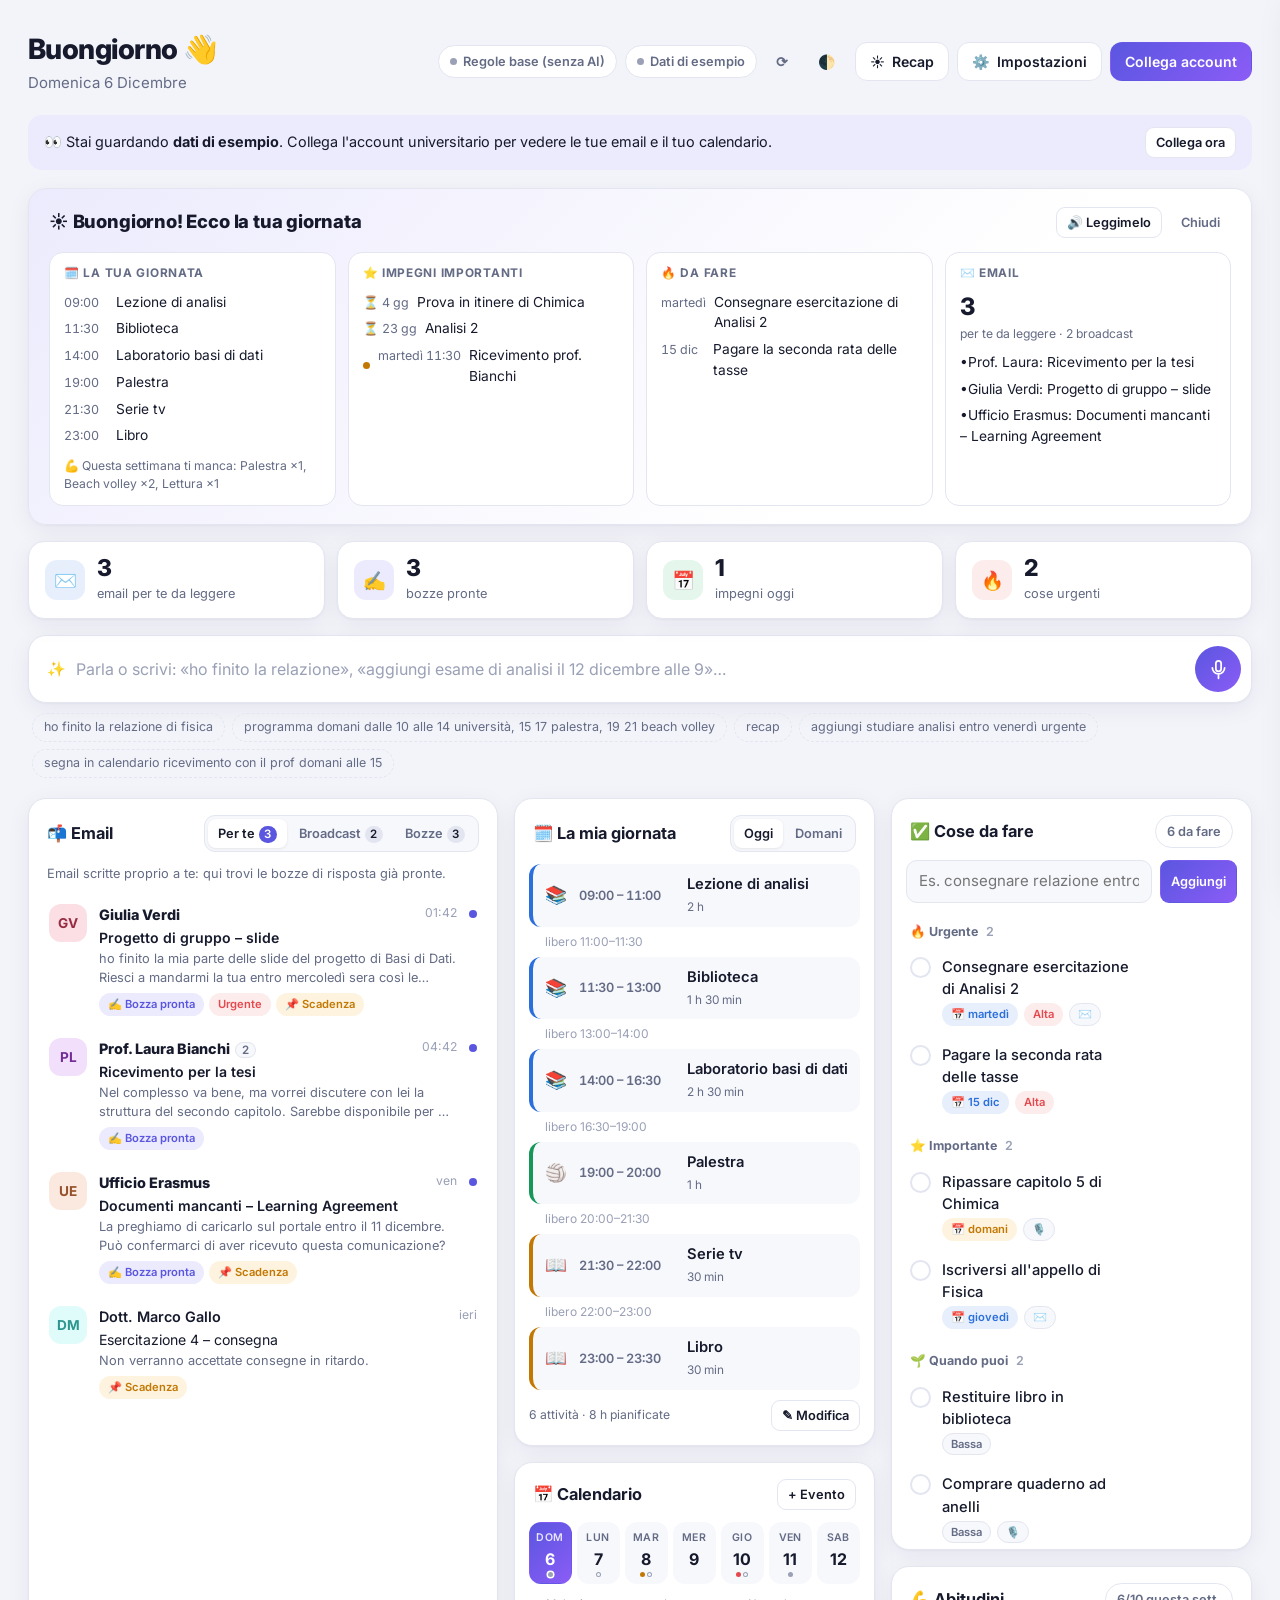
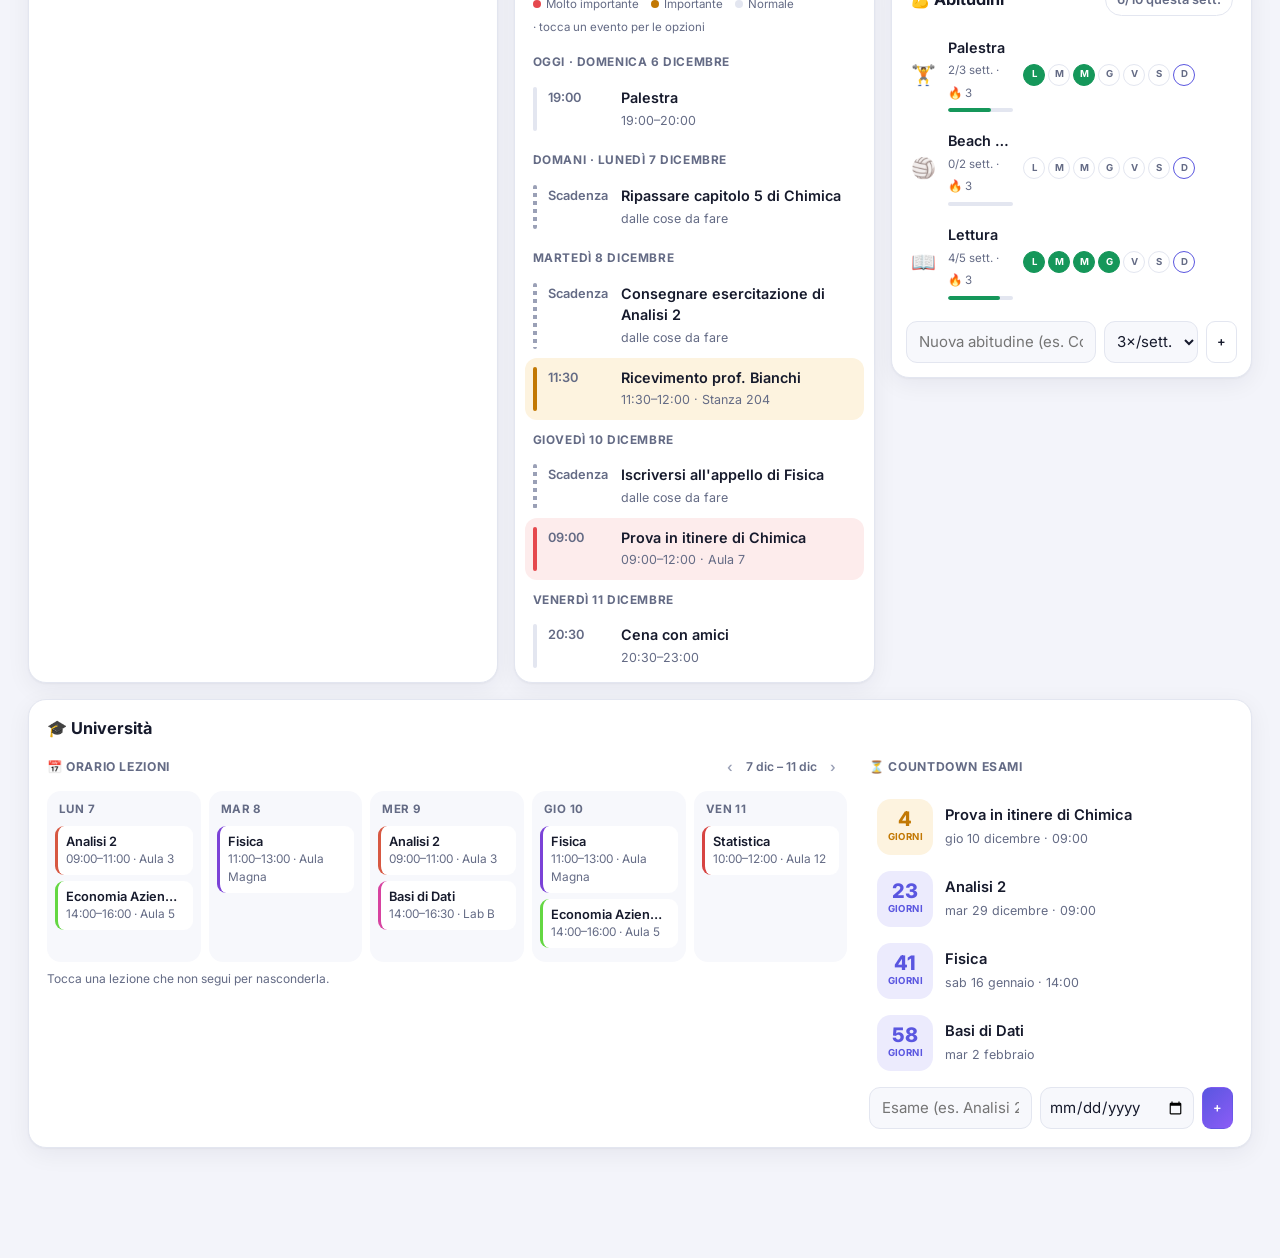
==== dashboard/index.html @ a42712b6 "Dashboard: assistant that sees the whole dashboard and can act on everything - With Gemini, every co" ====
<!DOCTYPE html>
<html lang="it">
<head>
<meta charset="UTF-8">
<meta name="viewport" content="width=device-width, initial-scale=1.0">
<title>La mia Dashboard</title>
<meta name="description" content="Email, calendario e cose da fare in un'unica dashboard, con comandi vocali.">
<link rel="manifest" href="manifest.webmanifest">
<meta name="theme-color" content="#5a56e0">
<link rel="icon" href="icon-192.png">
<link rel="apple-touch-icon" href="icon-192.png">
<meta name="apple-mobile-web-app-capable" content="yes">
<meta name="apple-mobile-web-app-title" content="Dashboard">
<link rel="preconnect" href="https://fonts.googleapis.com">
<link rel="preconnect" href="https://fonts.gstatic.com" crossorigin>
<link href="https://fonts.googleapis.com/css2?family=Inter:wght@400;500;600;700;800&display=swap" rel="stylesheet">
<style>
  :root{
    --bg:#f3f4fa; --surface:#ffffff; --surface-2:#f7f8fc; --fg:#161a2c; --muted:#646b85; --faint:#9aa0b6;
    --border:#e3e6f0; --accent:#5a56e0; --accent-2:#8b5cf6; --accent-fg:#fff; --accent-soft:#ecebfd;
    --red:#e5484d; --red-soft:#fdecec; --amber:#c27803; --amber-soft:#fdf3df; --green:#15975a; --green-soft:#e5f6ec;
    --blue:#2a6fdb; --blue-soft:#e7effc; --shadow:0 1px 2px rgba(20,24,50,.04),0 6px 24px rgba(20,24,50,.06);
    --radius:18px; color-scheme:light;
  }
  @media (prefers-color-scheme: dark){
    :root:not([data-theme="light"]){
      --bg:#0d0f17; --surface:#151824; --surface-2:#1b1f2e; --fg:#eceef7; --muted:#9ba2bb; --faint:#6b7290;
      --border:#262b3e; --accent:#8b88ff; --accent-2:#b18cff; --accent-fg:#0d0f17; --accent-soft:#25244a;
      --red:#ff7b7f; --red-soft:#3a1f24; --amber:#f5b54a; --amber-soft:#3a2d17; --green:#4fd18b; --green-soft:#183326;
      --blue:#79a8ff; --blue-soft:#1b2842; --shadow:0 1px 2px rgba(0,0,0,.3),0 8px 28px rgba(0,0,0,.25);
      color-scheme:dark;
    }
  }
  :root[data-theme="dark"]{
    --bg:#0d0f17; --surface:#151824; --surface-2:#1b1f2e; --fg:#eceef7; --muted:#9ba2bb; --faint:#6b7290;
    --border:#262b3e; --accent:#8b88ff; --accent-2:#b18cff; --accent-fg:#0d0f17; --accent-soft:#25244a;
    --red:#ff7b7f; --red-soft:#3a1f24; --amber:#f5b54a; --amber-soft:#3a2d17; --green:#4fd18b; --green-soft:#183326;
    --blue:#79a8ff; --blue-soft:#1b2842; --shadow:0 1px 2px rgba(0,0,0,.3),0 8px 28px rgba(0,0,0,.25);
    color-scheme:dark;
  }
  *{box-sizing:border-box}
  /* barre di scorrimento sottili, arrotondate, nei colori del tema */
  ::-webkit-scrollbar{width:12px;height:12px}
  ::-webkit-scrollbar-track{background:transparent}
  ::-webkit-scrollbar-thumb{background-color:var(--border);border-radius:99px;border:4px solid transparent;background-clip:padding-box;min-height:40px}
  ::-webkit-scrollbar-thumb:hover{background-color:var(--faint)}
  ::-webkit-scrollbar-corner{background:transparent}
  @supports not selector(::-webkit-scrollbar){*{scrollbar-width:thin;scrollbar-color:var(--border) transparent}}
  html{scroll-behavior:smooth}
  .card-b,.drawer-b,.dlg-b{overscroll-behavior:contain;scroll-behavior:smooth}
  html{-webkit-text-size-adjust:100%}
  body{margin:0;background:var(--bg);color:var(--fg);
    font:15px/1.5 Inter,-apple-system,BlinkMacSystemFont,"Segoe UI",Roboto,sans-serif;-webkit-font-smoothing:antialiased}
  button,input,textarea,select{font:inherit;color:inherit}
  button{cursor:pointer}
  a{color:var(--accent)}
  .wrap{max-width:1440px;margin:0 auto;padding:22px 16px 110px}
  @media(min-width:720px){.wrap{padding:28px 28px 110px}}

  /* ---------- header ---------- */
  .top{display:flex;flex-wrap:wrap;align-items:center;justify-content:space-between;gap:14px;margin-bottom:20px}
  .hello h1{font-size:1.75rem;font-weight:800;letter-spacing:-.02em;margin:0}
  .hello p{margin:2px 0 0;color:var(--muted);text-transform:capitalize}
  .top-actions{display:flex;align-items:center;gap:8px;flex-wrap:wrap}
  .pill{display:inline-flex;align-items:center;gap:6px;font-size:.8rem;font-weight:600;padding:6px 11px;border-radius:999px;
    background:var(--surface);border:1px solid var(--border);color:var(--muted);white-space:nowrap}
  .pill .dot{width:7px;height:7px;border-radius:50%;background:var(--faint)}
  .pill.ok .dot{background:var(--green)} .pill.warn .dot{background:var(--amber)}
  .btn{display:inline-flex;align-items:center;justify-content:center;gap:7px;border:1px solid var(--border);background:var(--surface);
    border-radius:12px;padding:8px 14px;font-weight:600;font-size:.88rem;transition:transform .12s,background .15s,border-color .15s}
  .btn:hover{border-color:var(--accent)} .btn:active{transform:scale(.97)}
  .btn.primary{background:linear-gradient(135deg,var(--accent),var(--accent-2));color:#fff;border-color:transparent}
  .btn.ghost{background:transparent;border-color:transparent;color:var(--muted)} .btn.ghost:hover{background:var(--surface-2);color:var(--fg)}
  .btn.icon{padding:8px 10px}
  .btn.sm{padding:5px 10px;font-size:.8rem;border-radius:9px}
  .btn.danger{color:var(--red)}
  .btn:disabled{opacity:.5;cursor:not-allowed}

  .banner{display:none;align-items:center;justify-content:space-between;gap:12px;flex-wrap:wrap;margin-bottom:18px;
    padding:12px 16px;border-radius:14px;background:var(--accent-soft);color:var(--fg);font-size:.9rem}
  .banner.on{display:flex}

  /* ---------- stats ---------- */
  .stats{display:grid;grid-template-columns:repeat(4,1fr);gap:12px;margin-bottom:16px}
  @media(max-width:860px){.stats{grid-template-columns:repeat(2,1fr)}}
  .stat{background:var(--surface);border:1px solid var(--border);border-radius:16px;padding:14px 16px;box-shadow:var(--shadow);
    display:flex;align-items:center;gap:12px;min-width:0}
  .stat .ico{width:40px;height:40px;border-radius:12px;display:grid;place-items:center;font-size:1.15rem;flex:none}
  .stat b{display:block;font-size:1.45rem;font-weight:800;line-height:1.1;letter-spacing:-.02em}
  .stat span{font-size:.8rem;color:var(--muted)}

  /* ---------- command bar ---------- */
  .cmd{background:var(--surface);border:1px solid var(--border);border-radius:var(--radius);box-shadow:var(--shadow);
    padding:10px 10px 10px 18px;display:flex;align-items:center;gap:10px;margin-bottom:10px}
  .cmd input{flex:1;min-width:0;border:0;background:transparent;font-size:1rem;outline:none;padding:6px 0}
  .cmd input::placeholder{color:var(--faint)}
  .mic{width:46px;height:46px;border-radius:50%;border:0;flex:none;display:grid;place-items:center;color:#fff;
    background:linear-gradient(135deg,var(--accent),var(--accent-2));position:relative;transition:transform .15s}
  .mic:hover{transform:scale(1.05)}
  .mic svg{width:21px;height:21px}
  .mic.on{background:var(--red)}
  .mic.on::after{content:"";position:absolute;inset:-6px;border-radius:50%;border:2px solid var(--red);animation:pulse 1.2s ease-out infinite}
  @keyframes pulse{from{opacity:.9;transform:scale(.9)}to{opacity:0;transform:scale(1.35)}}
  .reply{display:none;align-items:flex-start;gap:10px;margin:0 4px 14px;font-size:.92rem;color:var(--fg)}
  .reply.on{display:flex}
  .reply .bot{width:26px;height:26px;border-radius:9px;display:grid;place-items:center;flex:none;font-size:.85rem;
    background:var(--accent-soft)}
  .reply p{margin:3px 0 0;white-space:pre-line}
  .hints{display:flex;gap:7px;flex-wrap:wrap;margin:0 4px 20px}
  .chip{border:1px dashed var(--border);background:transparent;border-radius:999px;padding:4px 11px;font-size:.78rem;color:var(--muted)}
  .chip:hover{border-style:solid;border-color:var(--accent);color:var(--accent)}

  /* ---------- grid / cards ---------- */
  .grid{display:grid;grid-template-columns:1.3fr 1fr 1fr;gap:16px;align-items:start}
  @media(max-width:1180px){.grid{grid-template-columns:1fr 1fr}.grid #mailCard{grid-column:1/-1}}
  @media(max-width:760px){.grid{grid-template-columns:1fr}}
  .card{background:var(--surface);border:1px solid var(--border);border-radius:var(--radius);box-shadow:var(--shadow);
    display:flex;flex-direction:column;min-width:0}
  .card-h{display:flex;align-items:center;justify-content:space-between;gap:10px;padding:16px 18px 12px}
  .card-h h2{font-size:1.02rem;font-weight:700;margin:0;display:flex;align-items:center;gap:8px}
  .card-b{padding:0 10px 12px;overflow:auto;max-height:640px}
  @media(max-width:760px){.card-b{max-height:none}}
  .seg{display:flex;background:var(--surface-2);border:1px solid var(--border);border-radius:11px;padding:3px;gap:2px}
  .seg button{border:0;background:transparent;border-radius:8px;padding:5px 10px;font-size:.8rem;font-weight:600;color:var(--muted);white-space:nowrap}
  .seg button.on{background:var(--surface);color:var(--fg);box-shadow:0 1px 3px rgba(0,0,0,.08)}
  .seg .n{display:inline-block;min-width:18px;padding:0 5px;margin-left:4px;border-radius:99px;font-size:.72rem;background:var(--border);color:var(--fg)}
  .seg button.on .n{background:var(--accent);color:#fff}
  .sub{font-size:.8rem;color:var(--muted);padding:0 18px 10px}
  .empty{text-align:center;color:var(--muted);padding:36px 16px;font-size:.9rem}
  .empty .big{font-size:2rem;display:block;margin-bottom:6px}

  /* ---------- email list ---------- */
  .mail{display:flex;gap:12px;width:100%;text-align:left;border:0;background:transparent;border-radius:13px;padding:11px 10px;align-items:flex-start}
  .mail:hover{background:var(--surface-2)}
  .mail.sel{background:var(--accent-soft)}
  .avatar{width:38px;height:38px;border-radius:12px;display:grid;place-items:center;flex:none;font-weight:700;font-size:.85rem;
    color:hsl(var(--h) 55% 38%);background:hsl(var(--h) 80% 93%)}
  :root[data-theme="dark"] .avatar{color:hsl(var(--h) 80% 78%);background:hsl(var(--h) 35% 20%)}
  @media (prefers-color-scheme: dark){:root:not([data-theme="light"]) .avatar{color:hsl(var(--h) 80% 78%);background:hsl(var(--h) 35% 20%)}}
  .mail-main{flex:1;min-width:0;display:flex;flex-direction:column;gap:1px}
  .mail-top{display:flex;justify-content:space-between;gap:8px;font-size:.9rem}
  .mail-top b{font-weight:600;overflow:hidden;text-overflow:ellipsis;white-space:nowrap}
  .mail.unread .mail-top b{font-weight:800}
  .mail-top time{color:var(--faint);font-size:.76rem;flex:none}
  .mail-subj{font-size:.88rem;overflow:hidden;text-overflow:ellipsis;white-space:nowrap}
  .mail.unread .mail-subj{font-weight:600}
  .mail-snip{font-size:.8rem;color:var(--muted);display:-webkit-box;-webkit-line-clamp:2;-webkit-box-orient:vertical;overflow:hidden}
  .tags{display:flex;gap:5px;flex-wrap:wrap;margin-top:5px}
  .tag{font-size:.7rem;font-weight:600;padding:2px 8px;border-radius:99px;background:var(--surface-2);color:var(--muted);border:1px solid var(--border)}
  .tag.green{background:var(--green-soft);color:var(--green);border-color:transparent}
  .tag.red{background:var(--red-soft);color:var(--red);border-color:transparent}
  .tag.amber{background:var(--amber-soft);color:var(--amber);border-color:transparent}
  .tag.blue{background:var(--blue-soft);color:var(--blue);border-color:transparent}
  .tag.violet{background:var(--accent-soft);color:var(--accent);border-color:transparent}
  .unread-dot{width:8px;height:8px;border-radius:50%;background:var(--accent);flex:none;margin-top:6px}

  /* ---------- calendar ---------- */
  .week{display:grid;grid-template-columns:repeat(7,1fr);gap:5px;padding:0 14px 12px}
  .wd{border:1px solid transparent;background:var(--surface-2);border-radius:12px;padding:7px 0 6px;text-align:center;display:flex;flex-direction:column;align-items:center;gap:1px}
  .wd small{font-size:.66rem;color:var(--muted);text-transform:uppercase;letter-spacing:.04em;font-weight:600}
  .wd b{font-size:1rem}
  .wd .dots{display:flex;gap:2px;height:5px}
  .wd .dots i{width:5px;height:5px;border-radius:50%;background:var(--faint)}
  .wd .dots i.alta{background:var(--red)} .wd .dots i.media{background:var(--amber)}
  .wd .dots i.dl{background:transparent;box-shadow:inset 0 0 0 1px var(--faint)}
  .wd.today{background:linear-gradient(135deg,var(--accent),var(--accent-2));color:#fff}
  .wd.today small{color:rgba(255,255,255,.85)} .wd.today .dots i{box-shadow:0 0 0 1.5px #fff}
  .wd.sel{border-color:var(--accent)}
  .day-h{font-size:.74rem;font-weight:700;text-transform:uppercase;letter-spacing:.05em;color:var(--muted);padding:12px 8px 6px}
  .ev{display:flex;gap:11px;padding:9px 8px;border-radius:12px;align-items:stretch}
  .ev:hover{background:var(--surface-2)}
  .ev{cursor:pointer}
  .ev .bar{width:4px;border-radius:4px;background:var(--border);flex:none}
  .ev.imp-alta{background:var(--red-soft)} .ev.imp-alta .bar{background:var(--red)}
  .ev.imp-media{background:var(--amber-soft)} .ev.imp-media .bar{background:var(--amber)}
  .ev.dl{cursor:default} .ev.dl .bar{background:repeating-linear-gradient(var(--faint) 0 4px,transparent 4px 8px)}
  .legend{display:flex;gap:6px 12px;flex-wrap:wrap;font-size:.72rem;color:var(--muted);padding:0 18px 6px}
  .legend i{display:inline-block;width:8px;height:8px;border-radius:50%;margin-right:5px;vertical-align:0}

  /* ---------- la mia giornata ---------- */
  .col{display:flex;flex-direction:column;gap:16px;min-width:0}
  .plan-b{padding:0 14px 14px}
  .blk{display:flex;gap:12px;align-items:center;padding:9px 12px;border-radius:12px;margin-bottom:6px;background:var(--surface-2);
    position:relative;overflow:hidden;border-left:4px solid var(--faint)}
  .blk .ic{font-size:1.1rem;flex:none}
  .blk .tm{width:96px;flex:none;font-size:.8rem;font-weight:600;color:var(--muted);font-variant-numeric:tabular-nums}
  .blk .tt{flex:1;min-width:0} .blk .tt b{font-weight:600;font-size:.92rem;display:block}
  .blk .tt span{font-size:.74rem;color:var(--muted)}
  .blk.past{opacity:.45}
  .blk.now{background:var(--accent-soft)}
  .blk .prog{position:absolute;left:0;bottom:0;height:3px;background:var(--accent)}
  .blk.c-studio{border-left-color:var(--blue)} .blk.c-sport{border-left-color:var(--green)} .blk.c-svago{border-left-color:var(--amber)}
  .blk.c-casa{border-left-color:var(--accent)} .blk.c-lavoro{border-left-color:var(--red)}
  .free{font-size:.75rem;color:var(--faint);padding:0 12px 6px 16px}
  .plan-edit textarea{min-height:150px;font-variant-numeric:tabular-nums}

  /* ---------- recap ---------- */
  .recap{display:none;background:linear-gradient(135deg,var(--accent-soft),var(--surface) 70%);border:1px solid var(--border);
    border-radius:var(--radius);box-shadow:var(--shadow);padding:18px 20px;margin-bottom:16px}
  .recap.on{display:block}
  .recap-h{display:flex;justify-content:space-between;align-items:center;gap:10px;flex-wrap:wrap}
  .recap-h h2{margin:0;font-size:1.15rem;font-weight:800;letter-spacing:-.01em}
  .recap-ai{margin:10px 0 0;font-size:.95rem;line-height:1.6;max-width:900px}
  .recap-grid{display:grid;grid-template-columns:repeat(4,1fr);gap:12px;margin-top:14px}
  @media(max-width:1000px){.recap-grid{grid-template-columns:1fr 1fr}}
  @media(max-width:560px){.recap-grid{grid-template-columns:1fr}}
  .rc{background:var(--surface);border:1px solid var(--border);border-radius:14px;padding:12px 14px;min-width:0}
  .rc h4{margin:0 0 6px;font-size:.74rem;text-transform:uppercase;letter-spacing:.06em;color:var(--muted)}
  .rc ul{margin:0;padding:0;list-style:none;font-size:.86rem}
  .rc li{padding:3px 0;display:flex;gap:8px;align-items:baseline}
  .rc li span{color:var(--muted);font-size:.78rem;font-variant-numeric:tabular-nums;flex:none;min-width:44px}
  .rc li i{width:7px;height:7px;border-radius:50%;flex:none;align-self:center}
  .rc .none{color:var(--faint);font-size:.84rem}
  .rc .big{font-size:1.5rem;font-weight:800}
  .steps{display:grid;gap:6px;margin-bottom:6px}
  .step{display:flex;gap:10px;align-items:center;font-size:.86rem;padding:8px 12px;border-radius:11px;background:var(--surface-2)}
  .step.ok{background:var(--green-soft)}
  .step b{width:22px;height:22px;border-radius:50%;display:grid;place-items:center;font-size:.75rem;background:var(--border);flex:none}
  .step.ok b{background:var(--green);color:#fff}
  code{background:var(--surface-2);border:1px solid var(--border);padding:1px 6px;border-radius:6px;font-size:.82rem}
  .ev .when{width:62px;flex:none;font-size:.8rem;font-weight:600;color:var(--muted);padding-top:1px}
  .ev .what{min-width:0;flex:1}
  .ev .what b{font-weight:600;font-size:.9rem;display:block}
  .ev .what span{font-size:.78rem;color:var(--muted)}

  /* ---------- todo ---------- */
  .add{display:flex;gap:8px;padding:0 14px 6px}
  .add input{flex:1;min-width:0;border:1px solid var(--border);background:var(--surface-2);border-radius:11px;padding:9px 12px;outline:none}
  .add input:focus{border-color:var(--accent)}
  .group-h{display:flex;align-items:center;gap:8px;font-size:.78rem;font-weight:700;padding:14px 8px 6px;color:var(--muted)}
  .group-h .n{font-weight:600;color:var(--faint)}
  .task{display:flex;align-items:flex-start;gap:11px;padding:9px 8px;border-radius:12px}
  .task:hover{background:var(--surface-2)}
  .check{width:21px;height:21px;border-radius:50%;border:2px solid var(--border);background:transparent;flex:none;margin-top:1px;
    display:grid;place-items:center;transition:all .15s;padding:0}
  .check:hover{border-color:var(--green)}
  .task.done .check{background:var(--green);border-color:var(--green)}
  .check svg{width:12px;height:12px;color:#fff;opacity:0}
  .task.done .check svg{opacity:1}
  .task .t{flex:1;min-width:0}
  .task .t b{font-weight:500;font-size:.92rem;display:block;overflow-wrap:anywhere}
  .task.done .t b{text-decoration:line-through;color:var(--faint)}
  .task .meta{display:flex;gap:6px;flex-wrap:wrap;margin-top:3px}
  .task .acts{display:flex;gap:2px;opacity:0;transition:opacity .15s}
  .task:hover .acts,.task:focus-within .acts{opacity:1}
  @media(hover:none){.task .acts{opacity:1}}
  .ibtn{border:0;background:transparent;border-radius:8px;width:28px;height:28px;display:grid;place-items:center;color:var(--faint);font-size:.85rem}
  .ibtn:hover{background:var(--border);color:var(--fg)}
  details.donebox summary{list-style:none;cursor:pointer}
  details.donebox summary::-webkit-details-marker{display:none}

  /* ---------- drawer ---------- */
  .scrim{position:fixed;inset:0;background:rgba(10,12,25,.35);opacity:0;pointer-events:none;transition:opacity .2s;z-index:40}
  .scrim.on{opacity:1;pointer-events:auto}
  .drawer{position:fixed;top:0;right:0;bottom:0;width:min(620px,100%);background:var(--surface);z-index:41;
    transform:translateX(105%);transition:transform .25s ease;display:flex;flex-direction:column;box-shadow:-10px 0 40px rgba(0,0,0,.15)}
  .drawer.on{transform:none}
  .drawer-h{display:flex;align-items:flex-start;gap:12px;padding:18px 20px;border-bottom:1px solid var(--border)}
  .drawer-h h3{margin:0;font-size:1.1rem;line-height:1.35;flex:1}
  .drawer-b{overflow:auto;padding:16px 20px 30px;flex:1}
  .meta-row{display:flex;gap:10px;align-items:center;margin-bottom:12px}
  .meta-row .who{font-size:.88rem;min-width:0}
  .meta-row .who b{display:block}
  .meta-row .who span{color:var(--muted);font-size:.8rem;overflow-wrap:anywhere}
  .box{border:1px solid var(--border);border-radius:14px;padding:12px 14px;margin:12px 0;background:var(--surface-2)}
  .box h4{margin:0 0 6px;font-size:.8rem;text-transform:uppercase;letter-spacing:.05em;color:var(--muted)}
  .box.ai{background:var(--accent-soft);border-color:transparent}
  .body{white-space:pre-wrap;font-size:.9rem;overflow-wrap:anywhere;line-height:1.6}
  textarea{width:100%;border:1px solid var(--border);background:var(--surface);border-radius:12px;padding:11px 12px;min-height:180px;resize:vertical;line-height:1.55;outline:none}
  textarea:focus{border-color:var(--accent)}
  .row{display:flex;gap:8px;flex-wrap:wrap;margin-top:10px}
  .note{font-size:.76rem;color:var(--muted);margin-top:8px}
  .cnt{font-size:.72rem;font-weight:600;color:var(--muted);background:var(--surface-2);border:1px solid var(--border);border-radius:99px;padding:0 6px;margin-left:2px}
  details.older{border-top:1px solid var(--border);padding:8px 0}
  details.older:first-of-type{border-top:0}
  details.older summary{cursor:pointer;font-size:.86rem;list-style:none}
  details.older summary::-webkit-details-marker{display:none}
  details.older summary span{display:block;color:var(--muted);font-size:.8rem;overflow:hidden;text-overflow:ellipsis;white-space:nowrap}
  details.older .body{margin-top:8px}
  .sugg{display:flex;align-items:center;justify-content:space-between;gap:10px;padding:6px 0;font-size:.88rem}

  /* ---------- dialogs ---------- */
  dialog{border:0;border-radius:20px;padding:0;background:var(--surface);color:var(--fg);width:min(560px,calc(100% - 24px));box-shadow:0 20px 60px rgba(0,0,0,.25)}
  dialog::backdrop{background:rgba(10,12,25,.45)}
  .dlg-h{display:flex;justify-content:space-between;align-items:center;padding:18px 20px 6px}
  .dlg-h h3{margin:0;font-size:1.1rem}
  .dlg-b{padding:8px 20px 20px;max-height:72vh;overflow:auto}
  .field{margin-bottom:13px}
  .field label{display:block;font-size:.8rem;font-weight:600;margin-bottom:5px}
  .field input[type=text],.field input[type=email],.field input[type=password],.field input[type=date],.field input[type=time],.field input[type=number],.field select{
    width:100%;border:1px solid var(--border);background:var(--surface-2);border-radius:11px;padding:9px 12px;outline:none}
  .field input:focus,.field select:focus{border-color:var(--accent)}
  .field .hint{font-size:.75rem;color:var(--muted);margin-top:4px}
  .field input[type=range]{width:100%;accent-color:var(--accent);margin-top:10px}
  .two{display:grid;grid-template-columns:1fr 1fr;gap:10px}
  .three{display:grid;grid-template-columns:1.2fr 1fr 1fr;gap:10px}
  @media(max-width:520px){.two,.three{grid-template-columns:1fr}}
  .sec{font-size:.78rem;font-weight:700;text-transform:uppercase;letter-spacing:.06em;color:var(--accent);margin:18px 0 10px}
  .sec:first-child{margin-top:4px}
  .switch{display:flex;align-items:center;gap:10px;font-size:.88rem;margin-bottom:10px;cursor:pointer}
  .switch input{width:18px;height:18px;accent-color:var(--accent)}
  .dlg-f{display:flex;justify-content:flex-end;gap:8px;padding:0 20px 18px}

  [hidden]{display:none!important}
  .flash{animation:flash 2.2s ease}
  @keyframes flash{0%,40%{box-shadow:0 0 0 3px var(--accent);background:var(--accent-soft)}100%{box-shadow:0 0 0 0 transparent}}
  .logbox{max-height:260px;overflow:auto;border:1px solid var(--border);border-radius:12px;padding:4px 10px;margin-bottom:6px}
  .logrow{padding:8px 0;border-bottom:1px solid var(--border);font-size:.82rem} .logrow:last-child{border-bottom:0}
  .logrow .lt{color:var(--muted);font-size:.76rem}
  /* PC: la colonna delle email arriva fino in fondo e scorre al suo interno, niente buchi vuoti */
  @media(min-width:761px){
    #mailCard{height:0;min-height:max(100%, 600px)}
    #mailCard .card-b{flex:1 1 auto;min-height:0;max-height:none}
  }
  /* ---------- telefono: una sezione alla volta, barra in basso ---------- */
  .tabbar{display:none}
  @media(max-width:760px){
    .wrap{padding:14px 12px calc(96px + env(safe-area-inset-bottom))}
    .wrap{display:flex;flex-direction:column}
    .top{order:-3} .banner{order:-2} .cmd{order:-1}
    .top{margin-bottom:12px;gap:8px;flex-wrap:nowrap;align-items:center}
    .hello{min-width:0;flex:1}
    .hello h1{font-size:1.25rem;white-space:nowrap;overflow:hidden;text-overflow:ellipsis} .hello p{font-size:.8rem;white-space:nowrap}
    .top-actions{gap:4px;flex-wrap:nowrap;flex:none}
    #aiPill,#modePill,#installBtn,#themeBtn,#recapBtn,.btn .lbl,#connectBtn:not(.primary),.stats,.hints{display:none}
    .top-actions .btn{padding:7px 10px;font-size:.85rem}
    .ttd.past-day{display:none}
    .card-h h2{white-space:nowrap}
    #mailCard .card-h{flex-wrap:wrap} #mailSub{display:none}
    .banner{margin-bottom:12px;font-size:.84rem}
    .cmd{padding:6px 6px 6px 14px;margin-bottom:12px;border-radius:14px}
    .cmd input{font-size:.95rem}
    .mic{position:fixed;right:16px;bottom:calc(82px + env(safe-area-inset-bottom));width:58px;height:58px;z-index:32;box-shadow:0 8px 24px rgba(90,86,224,.45)}
    .mic svg{width:24px;height:24px}
    .reply{position:fixed;left:12px;right:86px;bottom:calc(82px + env(safe-area-inset-bottom));z-index:31;margin:0;background:var(--surface);border:1px solid var(--border);
      border-radius:16px;padding:10px 12px;box-shadow:var(--shadow);max-height:40vh;overflow:auto;font-size:.88rem}
    .grid{gap:12px} .col{gap:12px}
    .card-h{padding:14px 14px 10px} .sub{padding:0 14px 8px} .card-b{padding:0 6px 10px}
    .recap{display:block;padding:14px;margin-bottom:12px} #recapClose{display:none}
    .recap-grid{gap:8px;margin-top:10px}
    .tabbar{display:flex;position:fixed;left:0;right:0;bottom:0;z-index:30;gap:4px;padding:6px 8px calc(6px + env(safe-area-inset-bottom));
      background:color-mix(in srgb, var(--surface) 88%, transparent);-webkit-backdrop-filter:blur(16px);backdrop-filter:blur(16px);border-top:1px solid var(--border)}
    .tabbar button{flex:1;border:0;background:transparent;display:flex;flex-direction:column;align-items:center;gap:2px;font-size:.7rem;font-weight:600;
      color:var(--muted);padding:6px 0 5px;border-radius:14px;position:relative}
    .tabbar .ti{font-size:1.25rem;line-height:1.1;filter:grayscale(1);opacity:.7}
    .tabbar button.on{color:var(--accent);background:var(--accent-soft)}
    .tabbar button.on .ti{filter:none;opacity:1}
    .tabbar .bd{position:absolute;top:2px;left:calc(50% + 6px);min-width:18px;height:18px;border-radius:99px;background:var(--red);color:#fff;font-size:.64rem;font-weight:700;display:grid;place-items:center;padding:0 5px}
    body[data-tab="oggi"] [data-sec]:not([data-sec~="oggi"]),
    body[data-tab="email"] [data-sec]:not([data-sec~="email"]),
    body[data-tab="agenda"] [data-sec]:not([data-sec~="agenda"]),
    body[data-tab="attivita"] [data-sec]:not([data-sec~="attivita"]){display:none!important}
    .ttgrid{gap:6px}
    .uni-b{padding:0 14px 14px;gap:16px}
  }
  /* ---------- università ---------- */
  #uniCard{grid-column:1/-1}
  .uni-b{display:grid;grid-template-columns:minmax(0,2.2fr) minmax(0,1fr);gap:22px;padding:0 18px 18px}
  .uni-b > div{min-width:0}
  @media(max-width:980px){.uni-b{grid-template-columns:minmax(0,1fr)}}
  .uni-t{display:flex;justify-content:space-between;align-items:center;gap:8px;font-size:.76rem;font-weight:700;text-transform:uppercase;letter-spacing:.05em;color:var(--muted);margin-bottom:10px;min-height:28px}
  .wknav{display:flex;align-items:center;gap:2px;text-transform:none;letter-spacing:0;font-weight:600}
  .ttgrid{display:grid;grid-template-columns:repeat(5,minmax(0,1fr));gap:8px}
  @media(max-width:700px){.ttgrid{grid-template-columns:1fr}.ttd.empty-day{display:none}}
  .ttd{background:var(--surface-2);border-radius:14px;padding:8px;min-height:96px;min-width:0}
  .ttd.today{box-shadow:inset 0 0 0 2px var(--accent)}
  .ttd h5{margin:2px 4px 8px;font-size:.72rem;font-weight:700;text-transform:uppercase;letter-spacing:.04em;color:var(--muted)}
  .ttd .none{font-size:.75rem;color:var(--faint);padding:2px 4px}
  .les{display:block;width:100%;text-align:left;border:0;background:var(--surface);border-left:3px solid hsl(var(--h) 65% 55%);
    border-radius:9px;padding:6px 8px;margin-bottom:6px;font-size:.74rem;color:var(--muted)}
  .les:hover{box-shadow:0 0 0 1px var(--border)}
  .les b{display:block;font-size:.8rem;font-weight:600;color:var(--fg);overflow:hidden;text-overflow:ellipsis;white-space:nowrap}
  .exam{display:flex;align-items:center;gap:12px;padding:8px;border-radius:12px}
  .exam:hover{background:var(--surface-2)}
  .exam .ed{width:56px;height:56px;border-radius:14px;display:flex;flex-direction:column;align-items:center;justify-content:center;flex:none;background:var(--accent-soft);color:var(--accent)}
  .exam .ed b{font-size:1.25rem;font-weight:800;line-height:1.05}
  .exam .ed span{font-size:.6rem;font-weight:700;text-transform:uppercase;letter-spacing:.04em}
  .exam .ed.red{background:var(--red-soft);color:var(--red)} .exam .ed.amber{background:var(--amber-soft);color:var(--amber)}
  .exam .en{flex:1;min-width:0} .exam .en b{display:block;font-weight:600;font-size:.92rem} .exam .en span{font-size:.78rem;color:var(--muted)}
  .exam.past{opacity:.5}
  .exam .ibtn,.hab .ibtn{opacity:0} .exam:hover .ibtn,.hab:hover .ibtn{opacity:1}
  @media(hover:none){.exam .ibtn,.hab .ibtn{opacity:1}}
  form.ex-add{padding:8px 0 0}
  select.mini,input.mini{border:1px solid var(--border);background:var(--surface-2);border-radius:11px;padding:8px;outline:none;color:var(--fg);min-width:0}
  .sugg-chip{margin:8px 6px 0 0}
  .uni-note{font-size:.75rem;color:var(--muted);margin-top:8px}
  .hidbox{margin-top:8px;background:var(--surface-2);border-radius:12px;padding:8px 12px}
  .hidbox summary{cursor:pointer;font-weight:600;color:var(--fg);font-size:.82rem}
  .hidbox .sugg{font-size:.85rem;color:var(--fg)}
  /* ---------- abitudini ---------- */
  .hab{display:flex;align-items:center;gap:10px;padding:9px 8px;border-radius:12px}
  .hab:hover{background:var(--surface-2)}
  .hab .hi{font-size:1.25rem;width:28px;text-align:center;flex:none}
  .hab .hn{flex:1;min-width:0} .hab .hn b{display:block;font-weight:600;font-size:.9rem;overflow:hidden;text-overflow:ellipsis;white-space:nowrap}
  .hab .hn span{font-size:.72rem;color:var(--muted)}
  .hbar{height:4px;border-radius:4px;background:var(--border);margin-top:5px;overflow:hidden} .hbar i{display:block;height:100%;background:var(--green);border-radius:4px}
  .hdays{display:flex;gap:3px;flex:none}
  .hd{width:22px;height:22px;border-radius:50%;border:1.5px solid var(--border);background:transparent;font-size:.6rem;font-weight:700;color:var(--muted);padding:0;display:grid;place-items:center}
  .hd.on{background:var(--green);border-color:var(--green);color:#fff}
  .hd.today{border-color:var(--accent)}
  .hd:disabled{opacity:.35;cursor:default}
  /* ---------- proposta giornata ---------- */
  .prop{background:var(--accent-soft);border-radius:14px;padding:12px;margin-bottom:12px}
  .prop-h{font-weight:700;font-size:.92rem;margin-bottom:8px} .prop-h span{display:block;font-weight:500;font-size:.75rem;color:var(--muted)}
  .prop .blk{background:var(--surface)}
  .src{font-size:.66rem;font-weight:600;padding:1px 7px;border-radius:99px;background:var(--surface-2);color:var(--muted);margin-left:6px;white-space:nowrap}
  #evActs{flex-direction:column;align-items:stretch}
  #evActs .btn{justify-content:flex-start;text-align:left}
  /* ---------- toast ---------- */
  .toast{position:fixed;left:50%;bottom:24px;transform:translate(-50%,30px);opacity:0;background:var(--fg);color:var(--bg);
    padding:11px 16px;border-radius:13px;font-size:.88rem;font-weight:500;z-index:60;transition:all .25s;display:flex;gap:12px;align-items:center;
    max-width:calc(100% - 32px);pointer-events:none}
  .toast.on{opacity:1;transform:translate(-50%,0);pointer-events:auto}
  .toast button{border:0;background:transparent;color:var(--accent-2);font-weight:700;padding:0}
  .spin{width:14px;height:14px;border:2px solid var(--border);border-top-color:var(--accent);border-radius:50%;animation:sp .8s linear infinite;display:inline-block}
  @keyframes sp{to{transform:rotate(360deg)}}
  .sr{position:absolute;width:1px;height:1px;overflow:hidden;clip:rect(0 0 0 0)}
</style>
</head>
<body>
<div class="wrap">

  <header class="top">
    <div class="hello">
      <h1 id="greet">Ciao 👋</h1>
      <p id="todayLbl"></p>
    </div>
    <div class="top-actions">
      <span class="pill" id="aiPill" title="Motore usato per bozze e comandi"><span class="dot"></span><span>Regole base</span></span>
      <span class="pill" id="modePill"><span class="dot"></span><span>Demo</span></span>
      <button class="btn icon ghost" id="refreshBtn" title="Aggiorna">⟳</button>
      <button class="btn icon ghost" id="themeBtn" title="Tema chiaro/scuro">🌓</button>
      <button class="btn" id="installBtn" hidden>📲 Installa</button>
      <button class="btn" id="recapBtn">☀️<span class="lbl"> Recap</span></button>
      <button class="btn" id="settingsBtn" aria-label="Impostazioni">⚙️<span class="lbl"> Impostazioni</span></button>
      <button class="btn primary" id="connectBtn">Collega account</button>
    </div>
  </header>

  <div class="banner" id="banner"><span id="bannerTxt"></span><button class="btn sm" id="bannerBtn"></button></div>

  <section class="recap" id="recap" aria-label="Recap del mattino" data-sec="oggi">
    <div class="recap-h">
      <h2 id="recapTitle">☀️ Il tuo recap</h2>
      <div class="row" style="margin:0"><button class="btn sm" id="recapSpeak">🔊 Leggimelo</button><button class="btn sm ghost" id="recapClose">Chiudi</button></div>
    </div>
    <div class="recap-ai" id="recapAi"></div>
    <div class="recap-grid" id="recapGrid"></div>
  </section>

  <section class="stats" aria-label="Riepilogo">
    <div class="stat"><div class="ico" style="background:var(--blue-soft)">✉️</div><div><b id="stDirect">0</b><span>email per te</span></div></div>
    <div class="stat"><div class="ico" style="background:var(--accent-soft)">✍️</div><div><b id="stDrafts">0</b><span>bozze pronte</span></div></div>
    <div class="stat"><div class="ico" style="background:var(--green-soft)">📅</div><div><b id="stEvents">0</b><span>impegni oggi</span></div></div>
    <div class="stat"><div class="ico" style="background:var(--red-soft)">🔥</div><div><b id="stUrgent">0</b><span>cose urgenti</span></div></div>
  </section>

  <form class="cmd" id="cmdForm" autocomplete="off">
    <span aria-hidden="true">✨</span>
    <label class="sr" for="cmdInput">Comando</label>
    <input id="cmdInput" placeholder="Parla o scrivi: «ho finito la relazione», «aggiungi esame di analisi il 12 dicembre alle 9»…">
    <button type="button" class="mic" id="micBtn" title="Parla (oppure premi Ctrl+M)" aria-label="Parla">
      <svg viewBox="0 0 24 24" fill="none" stroke="currentColor" stroke-width="2" stroke-linecap="round" stroke-linejoin="round"><rect x="9" y="2" width="6" height="12" rx="3"/><path d="M5 10a7 7 0 0 0 14 0M12 17v5"/></svg>
    </button>
  </form>
  <div class="reply" id="reply"><div class="bot">✨</div><div><p id="replyTxt"></p></div></div>
  <div class="hints" id="hints"></div>

  <main class="grid">
    <!-- EMAIL -->
    <section class="card" id="mailCard" data-sec="email">
      <div class="card-h">
        <h2>📬 Email</h2>
        <div class="seg" id="mailTabs">
          <button data-tab="direct" class="on">Per te<span class="n" id="nDirect">0</span></button>
          <button data-tab="broadcast">Broadcast<span class="n" id="nBroad">0</span></button>
          <button data-tab="drafts">Bozze<span class="n" id="nDrafts">0</span></button>
        </div>
      </div>
      <div class="sub" id="mailSub"></div>
      <div class="card-b" id="mailList"></div>
    </section>

    <div class="col">
    <!-- LA MIA GIORNATA -->
    <section class="card" id="planCard" data-sec="oggi">
      <div class="card-h">
        <h2>🗓️ La mia giornata</h2>
        <div class="seg" id="planTabs"><button data-pd="today">Oggi</button><button data-pd="tomorrow">Domani</button></div>
      </div>
      <div class="plan-b" id="planBody"></div>
    </section>

    <!-- CALENDAR -->
    <section class="card" id="calCard" data-sec="agenda">
      <div class="card-h">
        <h2>📅 Calendario</h2>
        <button class="btn sm" id="addEventBtn">+ Evento</button>
      </div>
      <div class="week" id="week"></div>
      <div class="legend"><span><i style="background:var(--red)"></i>Molto importante</span><span><i style="background:var(--amber)"></i>Importante</span><span><i style="background:var(--border)"></i>Normale</span><span>· tocca un evento per le opzioni</span></div>
      <div class="card-b" id="agenda"></div>
    </section>
    </div>

    <div class="col">
    <!-- TODO -->
    <section class="card" id="todoCard" data-sec="attivita">
      <div class="card-h">
        <h2>✅ Cose da fare</h2>
        <span class="pill" id="todoCount">0</span>
      </div>
      <form class="add" id="addTaskForm" autocomplete="off">
        <label class="sr" for="taskInput">Nuova attività</label>
        <input id="taskInput" placeholder="Es. consegnare relazione entro venerdì urgente">
        <button class="btn primary sm" type="submit">Aggiungi</button>
      </form>
      <div class="card-b" id="todoList"></div>
    </section>

    <!-- ABITUDINI -->
    <section class="card" id="habitCard" data-sec="attivita">
      <div class="card-h"><h2>💪 Abitudini</h2><span class="pill" id="habitSum"></span></div>
      <div class="card-b" id="habitList"></div>
      <form class="add" id="habitForm" autocomplete="off" style="padding-bottom:14px">
        <label class="sr" for="habitName">Nuova abitudine</label>
        <input id="habitName" placeholder="Nuova abitudine (es. Corsa)">
        <select id="habitGoal" class="mini" aria-label="Quante volte a settimana"></select>
        <button class="btn sm" type="submit">+</button>
      </form>
    </section>
    </div>

    <!-- UNIVERSITÀ -->
    <section class="card" id="uniCard" data-sec="agenda">
      <div class="card-h"><h2>🎓 Università</h2></div>
      <div class="uni-b">
        <div>
          <div class="uni-t"><span>📅 Orario lezioni</span><span class="wknav"><button class="ibtn" data-wk="-1" aria-label="Settimana precedente">‹</button><span id="wkLbl"></span><button class="ibtn" data-wk="1" aria-label="Settimana successiva">›</button></span></div>
          <div class="ttgrid" id="timetable"></div>
          <div class="uni-note" id="uniNote"></div>
        </div>
        <div>
          <div class="uni-t"><span>⏳ Countdown esami</span></div>
          <div id="examList"></div>
          <form class="add ex-add" id="examForm" autocomplete="off">
            <input id="examName" placeholder="Esame (es. Analisi 2)" aria-label="Nome esame">
            <input type="date" id="examDate" class="mini" aria-label="Data esame">
            <button class="btn sm primary" type="submit">+</button>
          </form>
          <div id="examSugg"></div>
        </div>
      </div>
    </section>
  </main>
</div>

<nav class="tabbar" id="tabbar" aria-label="Sezioni">
  <button data-tab="oggi"><span class="ti">☀️</span>Oggi</button>
  <button data-tab="email"><span class="ti">✉️</span>Email<span class="bd" id="bdEmail" hidden></span></button>
  <button data-tab="agenda"><span class="ti">📅</span>Agenda<span class="bd" id="bdAgenda" hidden></span></button>
  <button data-tab="attivita"><span class="ti">✅</span>Attività<span class="bd" id="bdTasks" hidden></span></button>
</nav>

<!-- email drawer -->
<div class="scrim" id="scrim"></div>
<aside class="drawer" id="drawer" aria-label="Dettaglio email">
  <div class="drawer-h">
    <h3 id="dTitle"></h3>
    <button class="btn icon ghost" id="dClose" aria-label="Chiudi">✕</button>
  </div>
  <div class="drawer-b" id="dBody"></div>
</aside>

<!-- settings -->
<dialog id="settingsDlg">
  <div class="dlg-h"><h3>⚙️ Impostazioni</h3><button class="btn icon ghost" data-close>✕</button></div>
  <div class="dlg-b">
    <div class="sec">Configurazione</div>
    <div class="steps" id="setupSteps"></div>
    <div class="sec">Profilo</div>
    <div class="two">
      <div class="field"><label for="sName">Il tuo nome</label><input type="text" id="sName" placeholder="Mario"></div>
      <div class="field"><label for="sUni">Email universitaria</label><input type="email" id="sUni" placeholder="nome.cognome@studenti.uni.it"></div>
    </div>
    <div class="field"><label for="sAliases">Altri tuoi indirizzi (opzionale)</label><input type="text" id="sAliases" placeholder="matricola@uni.it, alias@uni.it">
      <div class="hint">Servono a capire se un'email è indirizzata proprio a te o è un broadcast al corso.</div></div>

    <div class="sec">Account Google (email + calendario)</div>
    <div class="field"><label for="sClient">OAuth Client ID</label><input type="text" id="sClient" placeholder="1234-abc.apps.googleusercontent.com">
      <div class="hint">Gratuito. Si crea una volta sola in 5 minuti: guida nel file <a href="https://github.com/sasy2005/CLAUDE/blob/claude/friendly-goodall-vbrqrk/dashboard/README.md" target="_blank" rel="noopener">README</a>.<br>
      Origine da autorizzare nel progetto Google: <code id="originLbl"></code> <button class="btn sm" type="button" id="copyOrigin">Copia</button></div></div>
    <div class="field"><label for="sQuery">Quali email leggere</label><input type="text" id="sQuery">
      <div class="hint">Sintassi di ricerca Gmail. Max <input type="number" id="sMax" min="5" max="100" style="width:70px;padding:3px 6px;display:inline-block"> email per aggiornamento.</div></div>

    <div class="sec">Intelligenza artificiale (gratis, opzionale)</div>
    <div class="field"><label for="sGemini">Chiave API Google Gemini</label><input type="password" id="sGemini" placeholder="AIza…">
      <div class="hint">Gratuita su <a href="https://aistudio.google.com/apikey" target="_blank" rel="noopener">aistudio.google.com/apikey</a>. Senza chiave la dashboard funziona lo stesso con regole automatiche (bozze più semplici).</div></div>
    <div class="two">
      <div class="field"><label for="sModel">Modello</label><input type="text" id="sModel"></div>
      <div class="field"><label>&nbsp;</label><button class="btn" id="testAiBtn" type="button" style="width:100%">Prova la chiave</button></div>
    </div>

    <div class="sec">Bozze di risposta</div>
    <label class="switch"><input type="checkbox" id="sAuto"> Crea automaticamente le bozze in Gmail per le email dirette a me (non invia mai nulla)</label>
    <div class="field"><label for="sSign">Firma</label><input type="text" id="sSign" placeholder="Mario Rossi — matricola 123456"></div>

    <div class="sec">Voce e aspetto</div>
    <label class="switch"><input type="checkbox" id="sVoice"> Rispondimi anche a voce</label>
    <div class="two">
      <div class="field"><label for="sEngine">Motore della voce</label><select id="sEngine">
        <option value="auto">Automatico</option>
        <option value="gemini">✨ Gemini AI — la più naturale</option>
        <option value="browser">Voce del browser — istantanea</option></select></div>
      <div class="field"><label for="sGVoice">Voce Gemini</label><select id="sGVoice">
        <option value="Sulafat">Sulafat — donna, calda</option>
        <option value="Aoede">Aoede — donna, leggera</option>
        <option value="Leda">Leda — donna, giovane</option>
        <option value="Kore">Kore — donna, decisa</option>
        <option value="Achernar">Achernar — donna, morbida</option>
        <option value="Achird">Achird — uomo, amichevole</option>
        <option value="Puck">Puck — uomo, allegro</option>
        <option value="Charon">Charon — uomo, pacato</option>
        <option value="Orus">Orus — uomo, deciso</option></select></div>
    </div>
    <div class="two">
      <div class="field"><label for="sBVoice">Voce del browser (di riserva)</label><select id="sBVoice"></select>
        <div class="hint">Su Microsoft Edge ci sono voci «Natural» molto realistiche.</div></div>
      <div class="field"><label for="sRate">Velocità: <span id="rateLbl"></span></label><input type="range" id="sRate" min="0.8" max="1.4" step="0.05"></div>
    </div>
    <div class="two">
      <div class="field"><label for="sVol">🔊 Volume della voce: <span id="volLbl"></span></label><input type="range" id="sVol" min="0" max="1.5" step="0.05"></div>
      <div class="field"></div>
    </div>
    <button class="btn sm" type="button" id="testVoice" style="margin-bottom:12px">▶ Prova la voce</button>
    <div class="field"><label for="sPause">Quando parli, invia il comando dopo una pausa di</label><select id="sPause">
      <option value="2">2 secondi</option><option value="3">3 secondi</option><option value="4">4 secondi</option><option value="5">5 secondi</option></select>
      <div class="hint">Puoi anche toccare di nuovo il microfono per inviare subito.</div></div>
    <div class="field"><label for="sTheme">Tema</label><select id="sTheme"><option value="auto">Automatico</option><option value="light">Chiaro</option><option value="dark">Scuro</option></select></div>

    <div class="sec">Calendari e lezioni</div>
    <div id="calSettings"></div>
    <div class="field"><label for="sLessonCal">Calendario delle lezioni</label><select id="sLessonCal"></select>
      <div class="hint">Le lezioni di questo calendario finiscono nell'orario 🎓. Come importare l'orario dell'università: vedi il README.</div></div>
    <div id="hiddenSettings"></div>

    <div class="sec">Notifiche</div>
    <label class="switch"><input type="checkbox" id="sNotify"> Avvisami prima di impegni e attività della giornata</label>
    <div class="two">
      <div class="field"><label for="sLead">Quanti minuti prima</label><select id="sLead"><option value="5">5 minuti</option><option value="10">10 minuti</option><option value="15">15 minuti</option><option value="30">30 minuti</option></select></div>
      <div class="field"><label>&nbsp;</label><button class="btn" type="button" id="testNotify" style="width:100%">🔔 Prova notifica</button></div>
    </div>
    <label class="switch"><input type="checkbox" id="sPlanCal"> Copia «La mia giornata» su Google Calendar, così il telefono ti avvisa anche a dashboard chiusa</label>

    <div class="sec">Sincronizzazione PC ↔ telefono</div>
    <div class="row" style="margin-top:0;align-items:center"><span class="note" id="syncLbl" style="margin:0;flex:1"></span><button class="btn sm" type="button" id="syncBtn">☁️ Sincronizza ora</button></div>
    <div class="note">Cose da fare, giornata, abitudini, esami e impostazioni vengono salvati in una cartella nascosta del tuo Google Drive, che vede solo questa app.</div>

    <div class="sec">🕘 Ultimi comandi</div>
    <div class="note" style="margin:0 0 8px">Cosa ha sentito l'assistente, cosa ha capito e cosa ha fatto. Utile se qualcosa non va.</div>
    <div id="cmdLogBox" class="logbox"></div>

    <div class="sec">Dati</div>
    <div class="row" style="margin-top:0">
      <button class="btn sm" type="button" id="exportBtn">⬇ Esporta cose da fare</button>
      <label class="btn sm" style="cursor:pointer">⬆ Importa<input type="file" id="importInp" accept="application/json" hidden></label>
      <button class="btn sm danger" type="button" id="disconnectBtn">Scollega Google</button>
    </div>
    <div class="note">Niente server e niente abbonamenti: i dati restano nel tuo browser e nel tuo Google Drive.</div>
    <div class="note">Versione della dashboard: <b id="appVer"></b></div>
  </div>
  <div class="dlg-f"><button class="btn" data-close>Annulla</button><button class="btn primary" id="saveSettings">Salva</button></div>
</dialog>

<!-- compose -->
<dialog id="composeDlg">
  <div class="dlg-h"><h3 id="cTitle">✉️ Nuova email</h3><button class="btn icon ghost" data-close>✕</button></div>
  <div class="dlg-b">
    <div class="field"><label for="cTo">A</label><input type="email" id="cTo" placeholder="destinatario@uni.it"></div>
    <div class="field"><label for="cSubj">Oggetto</label><input type="text" id="cSubj"></div>
    <div class="field"><label for="cBody">Testo</label><textarea id="cBody"></textarea></div>
    <div class="note">Controlla il testo: l'email parte solo quando premi «Invia» o dici «conferma».</div>
  </div>
  <div class="dlg-f"><button class="btn icon" id="cMic" title="Rispondi a voce: «conferma», «salva» o «annulla»">🎙️</button><span style="flex:1"></span><button class="btn" data-close>Annulla</button><button class="btn" id="cDraft">Salva bozza</button><button class="btn primary" id="cSend">Invia</button></div>
</dialog>

<!-- event -->
<dialog id="eventDlg">
  <div class="dlg-h"><h3>📅 Nuovo evento</h3><button class="btn icon ghost" data-close>✕</button></div>
  <div class="dlg-b">
    <div class="field"><label for="eTitle">Titolo</label><input type="text" id="eTitle" placeholder="Ricevimento prof. Bianchi"></div>
    <div class="three">
      <div class="field"><label for="eDate">Giorno</label><input type="date" id="eDate"></div>
      <div class="field"><label for="eTime">Ora</label><input type="time" id="eTime"></div>
      <div class="field"><label for="eDur">Durata (ore)</label><input type="number" id="eDur" min="0.25" step="0.25" value="1"></div>
    </div>
    <div class="note">Lascia vuota l'ora per un evento di tutto il giorno.</div>
  </div>
  <div class="dlg-f"><button class="btn" data-close>Annulla</button><button class="btn primary" id="eSave">Aggiungi</button></div>
</dialog>

<!-- opzioni evento -->
<dialog id="evDlg">
  <div class="dlg-h"><h3 id="evTitle"></h3><button class="btn icon ghost" data-close>✕</button></div>
  <div class="dlg-b">
    <div class="note" id="evWhen" style="margin:0 0 14px"></div>
    <div class="field"><label>Importanza</label><div class="seg" id="evImp" style="display:inline-flex"><button type="button" data-imp="">Normale</button><button type="button" data-imp="media">Importante</button><button type="button" data-imp="alta">Molto importante</button></div></div>
    <div class="row" id="evActs"></div>
  </div>
</dialog>

<div class="toast" id="toast" role="status"><span id="toastTxt"></span><button id="toastAct" hidden></button></div>

<script>
"use strict";
/* =====================================================================
   Utility
   ===================================================================== */
const $ = s => document.querySelector(s);
const store = {
  get(k, d){ try{ const v = localStorage.getItem('ld_'+k); return v == null ? d : JSON.parse(v); }catch{ return d; } },
  set(k, v){ try{ localStorage.setItem('ld_'+k, JSON.stringify(v)); }catch{} },
  del(k){ try{ localStorage.removeItem('ld_'+k); }catch{} }
};
const esc = s => String(s ?? '').replace(/[&<>"']/g, c => ({'&':'&amp;','<':'&lt;','>':'&gt;','"':'&quot;',"'":'&#39;'}[c]));
const norm = s => String(s || '').normalize('NFD').replace(/[̀-ͯ]/g, '').toLowerCase();
const uid = () => Date.now().toString(36) + Math.random().toString(36).slice(2, 7);
const sleep = ms => new Promise(r => setTimeout(r, ms));
const cap = s => s ? s.charAt(0).toUpperCase() + s.slice(1) : s;
const hueOf = s => { let h = 0; for (const c of String(s)) h = (h * 31 + c.charCodeAt(0)) % 360; return h; };
const initials = n => (String(n).replace(/[^\p{L} ]/gu, ' ').trim().split(/\s+/).slice(0, 2).map(w => w[0]).join('') || '?').toUpperCase();

const DAY = 864e5;
const ymd = d => `${d.getFullYear()}-${String(d.getMonth()+1).padStart(2,'0')}-${String(d.getDate()).padStart(2,'0')}`;
const fromYmd = s => { const [y,m,d] = s.split('-').map(Number); return new Date(y, m-1, d); };
const sod = d => new Date(d.getFullYear(), d.getMonth(), d.getDate());
const addDays = (d, n) => { const x = sod(d); x.setDate(x.getDate() + n); return x; };
const dayDiff = (a, b) => Math.round((sod(b) - sod(a)) / DAY);
const fmtTime = d => d.toLocaleTimeString('it-IT', {hour:'2-digit', minute:'2-digit'});
function relDay(s){
  const d = typeof s === 'string' ? fromYmd(s) : s, n = dayDiff(new Date(), d);
  if (n === 0) return 'oggi'; if (n === 1) return 'domani'; if (n === -1) return 'ieri';
  if (n < 0) return `scaduta da ${-n} gg`;
  if (n < 7) return d.toLocaleDateString('it-IT', {weekday:'long'});
  return d.toLocaleDateString('it-IT', {day:'numeric', month:'short'});
}
function fmtMailDate(d){
  const n = dayDiff(d, new Date());
  if (n === 0) return fmtTime(d);
  if (n === 1) return 'ieri';
  if (n < 7) return d.toLocaleDateString('it-IT', {weekday:'short'});
  return d.toLocaleDateString('it-IT', {day:'numeric', month:'short'});
}

/* =====================================================================
   Stato e impostazioni
   ===================================================================== */
const DEF = {
  name:'', uniEmail:'', aliases:'', clientId:'',
  mailQuery:'in:inbox newer_than:14d -category:promotions -category:social -from:me', maxMails:40,
  geminiKey:'', geminiModel:'gemini-flash-latest',
  autoDrafts:true, signature:'', voiceReplies:true, theme:'auto',
  voiceEngine:'auto', gVoice:'Sulafat', bVoice:'', voiceRate:1.05, voicePause:3, voiceVolume:1,
  notify:false, notifyLead:10, planToCal:false, lessonCal:'', calendars:null, u:0
};
let S = {...DEF, ...store.get('settings', {})};
let mode = store.get('mode', 'demo');                 // 'demo' | 'google'
const K = k => (mode === 'demo' ? 'demo_' : '') + k;  // i dati demo non si mescolano a quelli veri
let tasks = [], drafts = {}, analysis = store.get('analysis', {}), contacts = {}, plans = {}, eventImp = {};
let emails = [], events = [], myAddrs = [];
let mailTab = 'direct', selDay = null, openEmailId = null;
const ruleCache = {};

function loadLocal(){
  tasks = store.get(K('tasks'), null);
  drafts = store.get(K('drafts'), {});
  contacts = store.get(K('contacts'), {});
  eventImp = store.get(K('eventImp'), {});
  plans = store.get(K('plans'), null);
  if (mode === 'demo' && !plans) plans = demoPlans();
  plans = plans || {};
  if (mode === 'demo' && !tasks) tasks = demoTasks();
  tasks = tasks || [];
  habits = store.get(K('habits'), null) || defaultHabits();
  habitLog = store.get(K('habitLog'), null) || (mode === 'demo' ? demoHabitLog() : {});
  exams = store.get(K('exams'), null) || (mode === 'demo' ? demoExams() : []);
  hiddenCourses = store.get(K('hidden'), {});
  tombs = store.get(K('tombs'), {});
  for (const [k, v] of Object.entries(eventImp)) if (v === null || typeof v !== 'object') eventImp[k] = {v};
  resetShadows();
}
const saveTasks = () => { stampList('tasks', tasks, 'task:'); store.set(K('tasks'), tasks); saveTombs(); dirty(); };
const saveDrafts = () => store.set(K('drafts'), drafts);
function saveAnalysis(){
  const ids = Object.keys(analysis);
  if (ids.length > 300) ids.slice(0, ids.length - 300).forEach(id => delete analysis[id]);
  store.set('analysis', analysis);
}
const aiOn = () => !!S.geminiKey;

function applyTheme(){
  if (S.theme === 'auto') document.documentElement.removeAttribute('data-theme');
  else document.documentElement.setAttribute('data-theme', S.theme);
}

/* =====================================================================
   UI di base: toast, risposta assistente, voce
   ===================================================================== */
let toastTimer;
function toast(msg, action, fn, ms = 4200){
  $('#toastTxt').textContent = msg;
  const b = $('#toastAct');
  if (action){ b.hidden = false; b.textContent = action; b.onclick = () => { fn(); $('#toast').classList.remove('on'); }; }
  else b.hidden = true;
  $('#toast').classList.add('on');
  clearTimeout(toastTimer); toastTimer = setTimeout(() => $('#toast').classList.remove('on'), ms);
}
// come chiamare una persona a voce: «Prof. Laura Bianchi» → «la prof Bianchi», «Giulia Verdi» → «Giulia», «Ufficio Erasmus» resta così
function spokenName(name, formal = false){
  const t = String(name || '').trim(), prof = /^(prof|dott|ing)/i.test(t) || formal;
  const w = t.replace(/^(prof\.?(ssa)?|dott\.?(ssa)?|ing\.?)\s+/i, '').split(/\s+/).filter(Boolean);
  if (!w.length) return '';
  if (prof) return 'il prof ' + w[w.length - 1];
  return /^(ufficio|segreteria|biblioteca|servizio|area|centro)/i.test(w[0]) ? w.slice(0, 2).join(' ') : w[0];
}
let sayCollect = null;
function say(text, speak = true, voice = null){   // a schermo il messaggio completo, a voce (se c'è) la versione breve
  if (sayCollect && speak){ sayCollect.push({text, voice}); return; }
  $('#replyTxt').textContent = text;
  $('#reply').classList.add('on');
  if (speak && S.voiceReplies) speakText(voice || text);
}

/* ---------- voce: Gemini (naturale) con riserva sulla migliore voce del browser ---------- */
const TTS_MODELS = ['gemini-3.8-flash-tts', 'gemini-3.8-flash-lite-tts', 'gemini-3.1-flash-tts-preview', 'gemini-2.5-flash-preview-tts'];
let audioCtx = null, curSrc = null, speakSeq = 0, ttsCooldown = 0;
const ttsCache = new Map();
function unlockAudio(){   // i browser permettono l'audio solo dopo un clic: lo "sblocco" al primo gesto
  try{ audioCtx ||= new (window.AudioContext || window.webkitAudioContext)(); if (audioCtx.state === 'suspended') audioCtx.resume(); }catch{}
}
function stopSpeaking(){
  speakSeq++;
  try{ curSrc && curSrc.stop(); }catch{} curSrc = null;
  try{ speechSynthesis.cancel(); }catch{}
}
function italianVoices(){ return 'speechSynthesis' in window ? speechSynthesis.getVoices().filter(v => /^it/i.test(v.lang)) : []; }
function bestBrowserVoice(){
  const vs = italianVoices();
  if (S.bVoice){ const v = vs.find(v => v.name === S.bVoice); if (v) return v; }
  const rank = v => /natural|neural/i.test(v.name) ? 0 : /online/i.test(v.name) ? 1 : /google/i.test(v.name) ? 2 : /premium|enhanced|siri|alice|federica|luca/i.test(v.name) ? 3 : 9;
  return vs.sort((a, b) => rank(a) - rank(b))[0] || null;
}
function browserSpeak(text){
  if (!('speechSynthesis' in window)) return;
  const u = new SpeechSynthesisUtterance(text);
  u.lang = 'it-IT'; u.rate = +S.voiceRate || 1; u.volume = Math.min(1, S.voiceVolume ?? 1);
  const v = bestBrowserVoice(); if (v) u.voice = v;
  speechSynthesis.speak(u);
}
async function geminiTTS(text){
  const key = S.gVoice + '|' + text;
  if (ttsCache.has(key)) return ttsCache.get(key);
  const models = [store.get('ttsModel', null), ...TTS_MODELS].filter((m, i, a) => m && a.indexOf(m) === i);
  for (const m of models){
    const r = await fetch(`https://generativelanguage.googleapis.com/v1beta/models/${m}:generateContent?key=${encodeURIComponent(S.geminiKey)}`, {
      method:'POST', headers:{'Content-Type':'application/json'},
      body:JSON.stringify({
        contents:[{parts:[{text}]}],      // solo il testo: altrimenti la voce legge anche le istruzioni
        generationConfig:{responseModalities:['AUDIO'], speechConfig:{voiceConfig:{prebuiltVoiceConfig:{voiceName:S.gVoice || 'Sulafat'}}}}
      })
    });
    if (r.status === 404 || r.status === 400) continue;            // modello non disponibile: provo il successivo
    if (!r.ok) throw new Error('voce Gemini ' + r.status);
    const part = ((await r.json()).candidates?.[0]?.content?.parts || []).find(p => p.inlineData);
    if (!part) throw new Error('nessun audio');
    store.set('ttsModel', m);
    const out = {data:part.inlineData.data, rate:+((part.inlineData.mimeType || '').match(/rate=(\d+)/) || [0, 24000])[1]};
    ttsCache.set(key, out); if (ttsCache.size > 20) ttsCache.delete(ttsCache.keys().next().value);
    return out;
  }
  throw new Error('nessun modello voce disponibile');
}
function playPcm({data, rate}){
  unlockAudio();
  const bin = atob(data), n = bin.length >> 1;
  const buf = audioCtx.createBuffer(1, n, rate), ch = buf.getChannelData(0);
  for (let i = 0; i < n; i++){ const v = bin.charCodeAt(2 * i) | (bin.charCodeAt(2 * i + 1) << 8); ch[i] = (v > 32767 ? v - 65536 : v) / 32768; }
  const src = audioCtx.createBufferSource(), gain = audioCtx.createGain();
  src.buffer = buf; gain.gain.value = S.voiceVolume ?? 1;           // fino a 150%
  src.connect(gain); gain.connect(audioCtx.destination); src.start(); curSrc = src;
}
async function speakText(text){
  const clean = String(text).replace(/[\u{1F300}-\u{1FAFF}\u{2600}-\u{27BF}\u{FE0F}]/gu, '').replace(/[•«»]/g, '').replace(/\n+/g, '. ').replace(/\.\s*\./g, '.').trim();
  if (!clean) return;
  stopSpeaking(); const seq = speakSeq;
  const engine = S.voiceEngine === 'auto' ? (aiOn() ? 'gemini' : 'browser') : S.voiceEngine;
  if (engine === 'gemini' && aiOn() && Date.now() > ttsCooldown){
    try{ const a = await geminiTTS(clean); if (seq === speakSeq) playPcm(a); return; }
    catch(err){ console.warn(err); ttsCooldown = Date.now() + 5 * 60e3; }   // per 5 minuti uso la voce del browser
  }
  if (seq === speakSeq) browserSpeak(clean);
}

const SR = window.SpeechRecognition || window.webkitSpeechRecognition;
let rec = null, listening = false, silenceTimer = null, heard = '', base = '';
// unisce i pezzi riconosciuti; su Android Chrome ripete il testo precedente, quindi tengo solo la versione più lunga
function joinResults(results){
  const parts = [];
  for (const r of results){
    const t = r[0].transcript.trim(); if (!t) continue;
    const last = parts[parts.length - 1];
    if (last && t.toLowerCase().startsWith(last.toLowerCase())) parts[parts.length - 1] = t; else parts.push(t);
  }
  return parts.join(' ');
}
const pauseMs = () => (+S.voicePause || 3) * 1000;
function armSilence(ms){ clearTimeout(silenceTimer); silenceTimer = setTimeout(finishListening, ms); }
// fine dell'ascolto: dopo qualche secondo di silenzio, o quando tocchi di nuovo il microfono
function finishListening(){
  clearTimeout(silenceTimer);
  if (!listening) return;
  listening = false;
  if (rec){ rec.onend = null; rec.onresult = null; try{ rec.stop(); }catch{} }
  $('#micBtn').classList.remove('on');
  $('#cmdInput').placeholder = 'Parla o scrivi un comando…';
  const t = heard.trim(); heard = ''; base = '';
  $('#cmdInput').value = '';
  if (t) handleCommand(t); else say('Non ho sentito niente. Tocca il microfono e riprova.', false);
}
function startRec(){
  rec = new SR();
  rec.lang = 'it-IT'; rec.interimResults = true; rec.maxAlternatives = 1; rec.continuous = true;
  rec.onresult = e => {
    heard = (base + ' ' + joinResults(e.results)).trim();
    $('#cmdInput').value = heard;
    say('🎙️ ' + heard + ' …', false);
    armSilence(pauseMs());                 // aspetto che tu finisca la frase
  };
  rec.onerror = e => {
    if (e.error === 'not-allowed' || e.error === 'service-not-allowed'){ listening = false; $('#micBtn').classList.remove('on'); say('Devo avere il permesso di usare il microfono: controlla le impostazioni del browser.', false); }
    else if (e.error === 'network'){ listening = false; $('#micBtn').classList.remove('on'); say('Il riconoscimento vocale ha bisogno di internet: controlla la connessione.', false); }
  };
  // il browser a volte chiude l'ascolto da solo durante una pausa: se non hai finito, riparto e continuo la frase
  rec.onend = () => { if (listening){ base = heard; try{ startRec(); }catch{ finishListening(); } } };
  rec.start();
}
function toggleMic(){
  if (listening){ finishListening(); return; }   // secondo tocco = invia subito
  if (!SR){ say('Il riconoscimento vocale funziona su Chrome, Edge o Safari. Intanto puoi scrivere il comando qui sopra.', false); return; }
  unlockAudio(); stopSpeaking();
  heard = ''; base = ''; listening = true;
  $('#micBtn').classList.add('on');
  $('#cmdInput').value = ''; $('#cmdInput').placeholder = 'Ti ascolto… (tocca di nuovo il microfono per inviare subito)';
  say('🎙️ Ti ascolto…', false);
  armSilence(8000);                        // se non dici niente per 8 secondi, smetto
  try{ startRec(); }catch(err){ listening = false; $('#micBtn').classList.remove('on'); say('Non riesco ad avviare il microfono: ' + err.message, false); }
}

/* =====================================================================
   Comprensione dell'italiano: date, orari, priorità
   ===================================================================== */
// Lavora su una copia "normalizzata" (minuscolo, senza accenti) lunga quanto l'originale,
// così posso togliere dal testo originale le parti riconosciute (date, comandi...).
function cutter(text){
  const chars = String(text).split('');
  let n = chars.map(c => { const x = c.normalize('NFD').replace(/[̀-ͯ]/g, '').toLowerCase(); return x.length === 1 ? x : ' '; }).join('');
  return {
    get n(){ return n; },
    cut(re){
      const m = re.exec(n); if (!m) return null;
      const s = m.index, e = s + m[0].length;
      const snap = chars.slice();   // il testo originale dei gruppi va letto prima di cancellarlo
      m.orig = i => (m.indices && m.indices[i]) ? snap.slice(m.indices[i][0], m.indices[i][1]).join('') : (m[i] || '');
      n = n.slice(0, s) + ' '.repeat(e - s) + n.slice(e);
      for (let i = s; i < e; i++) chars[i] = ' ';
      return m;
    },
    test(re){ return re.test(n); },
    rest(){ return chars.join('').replace(/\s+/g, ' ').replace(/\s+([,.;:!?])/g, '$1').trim(); }
  };
}
const MONTHS = ['gennaio','febbraio','marzo','aprile','maggio','giugno','luglio','agosto','settembre','ottobre','novembre','dicembre'];
const WDAYS = ['domenica','lunedi','martedi','mercoledi','giovedi','venerdi','sabato'];
const NUMW = {un:1,uno:1,una:1,'l\'una':1,due:2,tre:3,quattro:4,cinque:5,sei:6,sette:7,otto:8,nove:9,dieci:10,undici:11,dodici:12,tredici:13,quattordici:14,
  quindici:15,sedici:16,diciassette:17,diciotto:18,diciannove:19,venti:20,ventuno:21,ventidue:22,ventitre:23,mezzogiorno:12,mezzanotte:0,primo:1};
const numOf = w => /^\d+$/.test(w) ? +w : NUMW[w];
const PREP = '(?:(?:entro|per|da|di|il|la|lo|del|dal|nel|a|ad|fino a)\\s+)*';

function parseWhen(c, now = new Date()){
  let date = null, time = null, m;
  // orario
  if ((m = c.cut(/\b(?:verso |per |dalle |alle |all'|alle ore |ore |a )\s*(\d{1,2}|[a-z']+)(?:\s*(?:[:.]|e)\s*(\d{2}|mezza|un quarto|trenta|quindici|quarantacinque|tre quarti))?(?:\s+(?:del |di )?(pomeriggio|sera|mattina|notte))?\b/))){
    let h = numOf(m[1]);
    if (h != null && h <= 24){
      const mm = {mezza:30,trenta:30,'un quarto':15,quindici:15,quarantacinque:45,'tre quarti':45}[m[2]] ?? (m[2] ? +m[2] : 0);
      if ((m[3] === 'pomeriggio' || m[3] === 'sera') && h < 12) h += 12;
      else if (!m[3] && h >= 1 && h <= 7) h += 12;              // "alle 3" = 15:00
      time = [h % 24, mm];
      c.cut(/\b(?:fino )?alle (\d{1,2})(?:[:.](\d{2}))?\b/);    // "dalle 15 alle 17": scarto la fine
    }
  } else if ((m = c.cut(/\b(\d{1,2})[:](\d{2})\b/))) time = [+m[1], +m[2]];
  else if (c.cut(/\ba mezzogiorno\b/)) time = [12, 0];
  // giorno
  if (c.cut(new RegExp('\\b' + PREP + 'dopodomani\\b'))) date = addDays(now, 2);
  else if (c.cut(new RegExp('\\b' + PREP + 'domani(?: (mattina|pomeriggio|sera))?\\b'))) date = addDays(now, 1);
  else if ((m = c.cut(new RegExp('\\b' + PREP + '(oggi|stasera|stamattina|stanotte|oggi pomeriggio)\\b')))){ date = sod(now); if (!time && m[1] === 'stasera') time = [20, 0]; }
  else if ((m = c.cut(/\b(?:entro |per )?(?:fra|tra) (\d+|[a-z]+) (giorn|settiman|mes)[a-z]*\b/))){
    const k = numOf(m[1]) || 1; date = m[2] === 'giorn' ? addDays(now, k) : m[2] === 'settiman' ? addDays(now, 7 * k) : (() => { const d = sod(now); d.setMonth(d.getMonth() + k); return d; })();
  }
  else if ((m = c.cut(new RegExp('\\b' + PREP + '(?:(prossim[oa]|quest[oa]) )?(lunedi|martedi|mercoledi|giovedi|venerdi|sabato|domenica)(?: (prossim[oa]))?\\b')))){
    const wd = WDAYS.indexOf(m[2]); let k = (wd - now.getDay() + 7) % 7;
    if (k === 0 && !/quest/.test(m[1] || '')) k = 7;
    date = addDays(now, k);
  }
  else if ((m = c.cut(new RegExp('\\b' + PREP + "(?:l')?(\\d{1,2}|primo) (" + MONTHS.join('|') + ')(?: (\\d{4}))?\\b')))){
    const d = new Date(m[3] ? +m[3] : now.getFullYear(), MONTHS.indexOf(m[2]), numOf(m[1]));
    if (!m[3] && dayDiff(now, d) < -1) d.setFullYear(d.getFullYear() + 1);
    date = d;
  }
  else if ((m = c.cut(new RegExp('\\b' + PREP + '(\\d{1,2})[/.-](\\d{1,2})(?:[/.-](\\d{2,4}))?\\b')))){
    let y = m[3] ? +m[3] : now.getFullYear(); if (y < 100) y += 2000;
    const d = new Date(y, +m[2] - 1, +m[1]);
    if (!m[3] && dayDiff(now, d) < -1) d.setFullYear(d.getFullYear() + 1);
    date = d;
  }
  else if (c.cut(new RegExp('\\b' + PREP + 'fine settimana\\b'))) date = addDays(now, (5 - now.getDay() + 7) % 7 || 7);
  if (time && !date){ date = sod(now); if (time[0] * 60 + time[1] < now.getHours() * 60 + now.getMinutes()) date = addDays(now, 1); }
  return {date, time};
}
function parsePriority(c){
  if (c.cut(/\b(?:e |con )?(?:priorita bassa|bassa priorita|non (?:e )?urgente|quando (?:posso|ho tempo|riesco)|con calma|senza fretta)\b/)) return 'bassa';
  if (c.cut(/\b(?:e |con )?(?:priorita (?:alta|massima)|alta priorita|(?:e )?urgentissim[oa]|(?:e )?urgente|(?:e )?molto importante|importantissim[oa]|assolutamente)\b/)) return 'alta';
  if (c.cut(/\b(?:e |con )?(?:priorita media|(?:e )?importante)\b/)) return 'media';
  return null;
}
const cleanTitle = s => { let t = String(s).replace(/^[\s,:;.\-–]+|[\s,:;.\-–]+$/g, ''); for (let i = 0; i < 3; i++) t = t.replace(/\s+(?:e|di|per|a|alle|il|la|entro|da|che|che è|che e|che c'è|ed è|sarà|che sarà|è)$/i, '').trim(); return cap(t); };

/* =====================================================================
   Cose da fare: punteggio di importanza
   ===================================================================== */
const URGENT_WORDS = /\b(esame|esami|scadenza|consegna|deadline|iscrizion|tesi|pagament|tasse|urgent|appello|prenotazion|bando|borsa)/;
function score(t){
  let s = {alta:60, media:30, bassa:0}[t.priority] ?? 30;
  if (t.due){
    const d = dayDiff(new Date(), fromYmd(t.due));
    s += d < 0 ? 55 : d === 0 ? 45 : d === 1 ? 35 : d <= 3 ? 22 : d <= 7 ? 10 : 0;
  }
  if (URGENT_WORDS.test(norm(t.title))) s += 12;
  return s;
}
const bucket = s => s >= 70 ? 'urgent' : s >= 35 ? 'important' : 'later';

function addTask(title, opts = {}){
  const t = {id:uid(), title:cleanTitle(title), due:opts.due || null, priority:opts.priority || 'media',
    source:opts.source || 'manuale', emailId:opts.emailId || null, done:false, createdAt:Date.now()};
  if (!t.title) return null;
  tasks.unshift(t); saveTasks(); renderTodos(); renderAgenda(); renderStats();
  return t;
}
function parseTaskText(text){
  const c = cutter(text);
  c.cut(/^(?:per favore |puoi )?(?:aggiung(?:i|ere)(?:mi)?|metti|segna(?:mi)?|inserisci|ricordami(?: di)?|devo(?: ancora)?|nuova attivita:?|nuovo task:?|da fare:?)\s+/);
  c.cut(/\b(?:alla|nella|tra le|nelle|alle|in) (?:mia )?(?:lista|cose da fare|attivita|to ?do)(?: list)?\b/);
  const priority = parsePriority(c);
  const {date} = parseWhen(c);
  return {title:c.rest(), due:date ? ymd(date) : null, priority};
}
const STOP = new Set('il lo la i gli le un uno una di a da in con su per tra fra e ed o al allo alla ai agli alle del dello della dei degli delle dal dalla nel nella sul sulla mi ti ci si che ho hai ha fatto finito completato terminato cosa cose lista task attivita gia appena'.split(' '));
const stems = s => norm(s).replace(/[^a-z0-9 ]/g, ' ').split(/\s+/).filter(w => w.length > 1 && !STOP.has(w)).map(w => w.slice(0, 4));
function findTask(query, list = tasks.filter(t => !t.done)){
  const q = stems(query); if (!q.length) return null;
  let best = null, bs = 0;
  for (const t of list){
    const ts = stems(t.title); if (!ts.length) continue;
    const inter = q.filter(w => ts.includes(w)).length;
    const sc = inter / q.length * 0.65 + inter / ts.length * 0.35;
    if (sc > bs){ bs = sc; best = t; }
  }
  return bs >= 0.34 ? best : null;
}
function completeTask(t, done = true){
  t.done = done; t.doneAt = done ? Date.now() : null; saveTasks(); renderTodos(); renderAgenda(); renderStats();
}
function deleteTask(t){
  const i = tasks.indexOf(t); if (i < 0) return;
  tasks.splice(i, 1); saveTasks(); renderTodos(); renderAgenda(); renderStats();
  toast(`Eliminata: ${t.title}`, 'Annulla', () => { tasks.splice(i, 0, t); saveTasks(); renderTodos(); renderAgenda(); renderStats(); });
}

/* =====================================================================
   Calendario: importanza degli eventi (rosso = molto importante, giallo = importante, nessun colore = normale)
   ===================================================================== */
const IMP_HIGH = /\b(esam|prova|appell|scritt[oi]\b|oral[ei]\b|discussion|laurea|tesi\b|colloqui|visita|scadenz|consegn|parzial|compitin|test\b|concors)/;
const IMP_MED = /\b(ricevimento|riunion|incontr|appuntament|presentazion|seminari|call\b|medic|dentist|meeting|esercitazion|colloquio)/;
const GCOLOR = {'11':'alta', '4':'alta', '6':'media', '5':'media'};   // colori impostati in Google Calendar: rosso/rosa, arancio/giallo
function impOf(e){
  const o = eventImp[e.id];
  if (o !== undefined) return o.v ?? '';
  if (GCOLOR[e.colorId]) return GCOLOR[e.colorId];
  const n = norm(e.title);
  return IMP_HIGH.test(n) ? 'alta' : IMP_MED.test(n) ? 'media' : '';
}
const IMP_LBL = {alta:'Molto importante', media:'Importante', '':'Normale'};
function setImp(e, v){
  eventImp[e.id] = {v}; saveImp();
  renderAgenda(); renderRecap(); toast(`${e.title}: ${IMP_LBL[v].toLowerCase()}`);
}

/* =====================================================================
   La mia giornata: blocchi orari programmati (di solito la sera prima)
   ===================================================================== */
const toMin = (h, m) => h * 60 + (m || 0);
const fmtMin = m => `${String(Math.floor(m / 60) % 24).padStart(2, '0')}:${String(m % 60).padStart(2, '0')}`;
const fmtDur = m => m >= 60 ? `${Math.floor(m / 60)} h${m % 60 ? ' ' + (m % 60) + ' min' : ''}` : `${m} min`;
const CATS = [
  ['studio', '📚', /\b(universit|uni\b|lezion|lab|studi|bibliotec|esam|tesi|ripass|corso|aula|compiti)/],
  ['sport', '🏐', /\b(palestr|beach|volley|pallavol|calci|corsa|correre|nuot|yoga|allenament|padel|tennis|bici|sport|basket|camminat|pilates|gym|partita)/],
  ['svago', '📖', /\b(libro|legg|lettur|film|serie|relax|amic|uscit|aperitiv|cinema|musica|gioc|netflix|riposo|pisolino|ragazz)/],
  ['casa', '🍽️', /\b(pranzo|cena|colazion|spesa|cucin|pulizi|lavatric|casa|famiglia|doccia)/],
  ['lavoro', '💼', /\b(lavor|turno|ufficio|riunion|call|meeting|ripetizion)/]
];
const catOf = t => CATS.find(c => c[2].test(norm(t))) || ['altro', '•'];
function parsePlan(text){
  const out = [];
  const RANGE = /(?:dalle\s+(?:ore\s+)?|ore\s+)?\b(\d{1,2})(?:[:.](\d{2}))?\s*(?:-|–|—|\/|alle|fino alle|a)?\s*\b(\d{1,2})(?:[:.](\d{2}))?\b/gi;
  const clean = t => { t = t.trim(); for (let i = 0; i < 3; i++) t = t.replace(/^[\s,;:.\-–]+|[\s,;:.\-–]+$/g, '').replace(/^(e|poi|quindi|dopo|infine|dalle|alle|ore|fino)\s+/i, '').replace(/\s+(e|poi|dalle|alle|ore|fino|quindi)$/i, ''); return cap(t); };
  for (const line of String(text).split(/\n|;|,(?!\d)/)){
    const L = line.trim(); if (!L) continue;
    const found = [];
    for (const m of L.matchAll(RANGE)){
      if (+m[1] > 24 || +m[3] > 24 || +(m[2] || 0) > 59 || +(m[4] || 0) > 59) continue;
      let a = toMin(+m[1], +m[2] || 0), b = toMin(+m[3], +m[4] || 0);
      if (+m[1] <= 7 && +m[3] <= 8 && !/^0/.test(m[1])){ a += 720; b += 720; }      // "3 5 palestra" = 15-17
      if (b <= a){ if (a >= 18 * 60 && b < 12 * 60) b += 1440; else continue; }    // oltre mezzanotte
      found.push({i:m.index, end:m.index + m[0].length, a, b});
    }
    if (!found.length){
      const m = /(?:alle|ore|dalle)\s+(\d{1,2})(?:[:.](\d{2}))?/i.exec(L);
      if (m && +m[1] <= 24){ const a = toMin(+m[1], +m[2] || 0); found.push({i:m.index, end:m.index + m[0].length, a, b:a + 60}); }
    }
    if (!found.length) continue;
    const titleFirst = !!clean(L.slice(0, found[0].i));       // "università dalle 10 alle 14" oppure "10-14 università"
    found.forEach((f, k) => {
      const t = clean(titleFirst ? L.slice(k ? found[k - 1].end : 0, f.i) : L.slice(f.end, k + 1 < found.length ? found[k + 1].i : L.length));
      if (t) out.push({s:f.a, e:f.b, t});
    });
  }
  return out.sort((x, y) => x.s - y.s);
}
const planToText = bl => bl.map(b => `${fmtMin(b.s)}-${fmtMin(b.e)} ${b.t}`).join('\n');
let planDay = new Date().getHours() >= 19 ? 'tomorrow' : 'today', planEditing = false;
const planKey = day => ymd(day === 'tomorrow' ? addDays(new Date(), 1) : new Date());
function savePlan(day, blocks){
  const k = planKey(day);
  if (blocks.length) plans[k] = {blocks:blocks.map(({s, e, t}) => ({s, e, t})), at:Date.now()}; else delete plans[k];
  const old = ymd(addDays(new Date(), -120));          // tengo 4 mesi di storico per imparare la routine
  Object.keys(plans).forEach(x => { if (x < old) delete plans[x]; });
  savePlans(); delete proposals[k];
  planDay = day; planEditing = false; renderPlan(); renderRecap();
  syncPlanToCalendar(k).catch(err => console.warn(err));
}
function renderPlan(){
  document.querySelectorAll('#planTabs button').forEach(b => b.classList.toggle('on', b.dataset.pd === planDay));
  const pk = planKey(planDay), p = plans[pk], bl = p?.blocks || [];
  if (!proposals[pk] && !bl.length && planDay === 'tomorrow' && !propDismissed.has(pk)){
    const auto = proposeDay(pk); if (auto.learned) proposals[pk] = auto;   // le prime volte non propongo niente
  }
  const propBox = proposals[pk] && !planEditing ? propHtml(pk, proposals[pk]) : '';
  if (planEditing || !bl.length){
    const evening = new Date().getHours() >= 18;
    $('#planBody').innerHTML = propBox + `<div class="plan-edit">
      <div class="note" style="margin:0 0 8px">${planDay === 'tomorrow' ? (evening ? '🌙 È sera: organizza la giornata di domani.' : 'Organizza la giornata di domani.') : 'Organizza la giornata di oggi.'}
        Un'attività per riga, oppure tutto di fila.</div>
      <label class="sr" for="planTxt">Programma</label>
      <textarea id="planTxt" placeholder="10-14 università&#10;15-17 palestra&#10;19-21 beach volley&#10;23-23:30 libro">${esc(planToText(bl))}</textarea>
      <div class="row"><button class="btn primary sm" data-pa="save">Salva</button>${bl.length ? '<button class="btn sm" data-pa="cancel">Annulla</button><button class="btn sm danger" data-pa="clear">Svuota</button>' : ''}${!propBox ? '<button class="btn sm" data-pa="propose">✨ Proponimi la giornata</button>' : ''}</div>
      <div class="note">🎙️ Oppure a voce: «programma domani dalle 10 alle 14 università, 15 17 palestra, 19 21 beach volley, 23 23:30 libro»</div></div>`;
    return;
  }
  const isToday = planDay === 'today', nowM = new Date().getHours() * 60 + new Date().getMinutes();
  let html = '', prevEnd = null;
  for (const b of bl){
    if (prevEnd != null && b.s - prevEnd >= 30) html += `<div class="free">libero ${fmtMin(prevEnd)}–${fmtMin(b.s)}</div>`;
    const [cat, ico] = catOf(b.t);
    const st = !isToday ? '' : b.e <= nowM ? 'past' : b.s <= nowM ? 'now' : '';
    const prog = st === 'now' ? `<span class="prog" style="width:${Math.round((nowM - b.s) / (b.e - b.s) * 100)}%"></span>` : '';
    html += `<div class="blk c-${cat} ${st}"><span class="ic">${ico}</span><span class="tm">${fmtMin(b.s)} – ${fmtMin(b.e)}</span>
      <span class="tt"><b>${esc(b.t)}</b><span>${st === 'now' ? '▶ adesso · mancano ' + fmtDur(b.e - nowM) : fmtDur(b.e - b.s)}</span></span>${prog}</div>`;
    prevEnd = Math.max(prevEnd ?? 0, b.e);
  }
  const tot = bl.reduce((a, b) => a + b.e - b.s, 0);
  html += `<div class="row" style="justify-content:space-between;align-items:center"><span class="note" style="margin:0">${bl.length} attività · ${fmtDur(tot)} pianificate</span>
    <button class="btn sm" data-pa="edit">✎ Modifica</button></div>`;
  $('#planBody').innerHTML = propBox + html;
}

/* =====================================================================
   Recap del mattino
   ===================================================================== */
function recapData(){
  const now = new Date(), today = ymd(now);
  const open = tasks.filter(t => !t.done).sort((a, b) => score(b) - score(a));
  return {
    plan:plans[today]?.blocks || [],
    evToday:events.filter(e => !e.lesson && ymd(e.start) === today && e.end > now),
    lessonsToday:events.filter(e => e.lesson && !e.allDay && ymd(e.start) === today && e.end > now).sort((a, b) => a.start - b.start),
    important:events.filter(e => impOf(e) && e.end > now && dayDiff(now, e.start) <= 3).sort((a, b) => a.start - b.start).slice(0, 5),
    urgent:open.filter(t => bucket(score(t)) === 'urgent' || (t.due && t.due <= today)).slice(0, 5),
    openCount:open.length,
    unread:emails.filter(e => e.cls.type === 'direct' && e.unread),
    draftsReady:emails.filter(e => drafts[e.id]).length,
    broadcast:emails.filter(e => e.cls.type === 'broadcast' && e.unread).length,
    exams:exams.filter(x => x.date >= today && dayDiff(now, fromYmd(x.date)) <= 30).sort((a, b) => a.date.localeCompare(b.date)).slice(0, 2),
    habitsLeft:habits.map(h => ({h, left:h.goal - weekCount(h, weekStart())})).filter(x => x.left > 0)
  };
}
const whenLbl = e => { const r = relDay(ymd(e.start)); return (r === 'oggi' ? '' : r + ' ') + (e.allDay ? '' : fmtTime(e.start)); };
function recapSpeech(){
  const d = recapData(), parts = [`${greeting()}${S.name ? ' ' + S.name : ''}! Oggi è ${new Date().toLocaleDateString('it-IT', {weekday:'long', day:'numeric', month:'long'})}.`];
  const ai = store.get(K('recapAI'), null);
  if (ai?.d === ymd(new Date()) && ai.text) parts.push(ai.text);
  if (d.plan.length) parts.push('In programma: ' + d.plan.map(b => `${b.t} dalle ${fmtMin(b.s)} alle ${fmtMin(b.e)}`).join(', ') + '.');
  if (d.important.length) parts.push('Impegni importanti: ' + d.important.map(e => `${e.title} ${relDay(ymd(e.start))}${e.allDay ? '' : ' alle ' + fmtTime(e.start)}`).join(', ') + '.');
  if (d.exams.length) parts.push('Prossimo esame: ' + d.exams.map(x => `${x.name} tra ${dayDiff(new Date(), fromYmd(x.date))} giorni`).join(', ') + '.');
  if (d.urgent.length) parts.push('Le cose più urgenti: ' + d.urgent.slice(0, 3).map(t => t.title + (t.due ? ' per ' + relDay(t.due) : '')).join(', ') + '.');
  parts.push(d.unread.length ? `Hai ${d.unread.length} email per te da leggere${d.draftsReady ? ` e ${d.draftsReady} bozze di risposta già pronte` : ''}.` : 'Nessuna email nuova per te.');
  return parts.join(' ');
}
const isPhone = () => matchMedia('(max-width:760px)').matches;
function renderRecap(){
  if (!$('#recap').classList.contains('on') && !isPhone()) return;
  const d = recapData();
  $('#recapTitle').textContent = `☀️ ${greeting()}${S.name ? ', ' + S.name : ''}! Ecco la tua giornata`;
  const ai = store.get(K('recapAI'), null);
  $('#recapAi').innerHTML = ai?.d === ymd(new Date()) && ai.text ? '✨ ' + esc(ai.text) : (aiOn() ? '<span class="spin"></span> Preparo il riassunto…' : '');
  const li = (a, b, dot) => `<li>${dot ? `<i style="background:${dot}"></i>` : ''}${a ? `<span>${esc(a)}</span>` : '•'}${esc(b)}</li>`;
  const none = t => `<div class="none">${t}</div>`;
  const nowM = new Date().getHours() * 60 + new Date().getMinutes();
  $('#recapGrid').innerHTML = `
    <div class="rc"><h4>🗓️ La tua giornata</h4>${d.plan.length ? '<ul>' + d.plan.map(b => li(fmtMin(b.s), (b.s <= nowM && nowM < b.e ? '▶ ' : '') + b.t)).join('') + '</ul>'
      : d.lessonsToday.length ? '<ul>' + d.lessonsToday.map(e => li(fmtTime(e.start), '🎓 ' + courseLabel(e))).join('') + '</ul>'
      : none('Non hai ancora organizzato oggi. <a href="#planCard" data-recap-plan>Organizzala ora</a>')}
      ${d.habitsLeft.length ? `<div class="note">💪 Questa settimana ti manca: ${d.habitsLeft.map(x => `${esc(x.h.name)} ×${x.left}`).join(', ')}</div>` : ''}</div>
    <div class="rc"><h4>⭐ Impegni importanti</h4>${d.important.length || d.exams.length ? '<ul>' + d.exams.map(x => li('⏳ ' + dayDiff(new Date(), fromYmd(x.date)) + ' gg', x.name)).join('') + d.important.map(e => li(whenLbl(e) || 'oggi', e.title, impOf(e) === 'alta' ? 'var(--red)' : 'var(--amber)')).join('') + '</ul>'
      : none(d.evToday.length ? `Niente di speciale: ${d.evToday.length} impegni normali oggi.` : 'Nessun impegno importante nei prossimi 3 giorni.')}</div>
    <div class="rc"><h4>🔥 Da fare</h4>${d.urgent.length ? '<ul>' + d.urgent.map(t => li(t.due ? relDay(t.due) : '', t.title)).join('') + '</ul>'
      : none(d.openCount ? `Niente di urgente (${d.openCount} cose in lista).` : 'Lista vuota 🎉')}</div>
    <div class="rc"><h4>✉️ Email</h4><div class="big">${d.unread.length}</div><div class="note" style="margin:0 0 6px">per te da leggere${d.draftsReady ? ` · ${d.draftsReady} bozze pronte` : ''}${d.broadcast ? ` · ${d.broadcast} broadcast` : ''}</div>
      ${d.unread.length ? '<ul>' + d.unread.slice(0, 3).map(e => li('', e.from.name.split(' ').slice(0, 2).join(' ') + ': ' + e.subject)).join('') + '</ul>' : ''}</div>`;
}
let recapAiBusy = false;
async function recapAI(){
  const today = ymd(new Date()), c = store.get(K('recapAI'), null);
  if (!aiOn() || recapAiBusy || (c?.d === today && c.text)) return;
  recapAiBusy = true;
  try{
    const d = recapData();
    const r = await gemini(`Sei l'assistente personale di ${S.name || 'uno studente universitario'}. Scrivi il recap del mattino: massimo 3 frasi in italiano, tono caldo, concreto e motivante, dando del tu.
Metti in evidenza l'impegno più importante e la cosa più urgente; se la giornata è piena suggerisci come gestire il tempo. Niente elenchi, niente emoji.
Oggi: ${new Date().toLocaleDateString('it-IT', {weekday:'long', day:'numeric', month:'long'})}.
Programma della giornata: ${d.plan.map(b => `${fmtMin(b.s)}-${fmtMin(b.e)} ${b.t}`).join('; ') || 'non organizzato'}
Impegni importanti (prossimi 3 giorni): ${d.important.map(e => `${e.title} (${whenLbl(e) || 'oggi'}, ${IMP_LBL[impOf(e)]})`).join('; ') || 'nessuno'}
Altri impegni oggi: ${d.evToday.filter(e => !impOf(e)).map(e => `${e.title} ${e.allDay ? '' : fmtTime(e.start)}`).join('; ') || 'nessuno'}
Cose urgenti: ${d.urgent.map(t => t.title + (t.due ? ` (scadenza ${relDay(t.due)})` : '')).join('; ') || 'nessuna'}
Email personali da leggere: ${d.unread.length}, bozze pronte: ${d.draftsReady}
Rispondi solo con JSON: {"testo": "..."}`);
    if (r.testo) store.set(K('recapAI'), {d:today, text:String(r.testo)});
  }catch(err){ console.warn(err); }
  finally{ recapAiBusy = false; if (!(store.get(K('recapAI'), null)?.d === today)) $('#recapAi').textContent = ''; renderRecap(); }
}
function showRecap(){ $('#recap').classList.add('on'); renderRecap(); recapAI(); }
function maybeAutoRecap(){ if (new Date().getHours() < 13 && store.get(K('recapSeen'), '') !== ymd(new Date())) showRecap(); }

/* =====================================================================
   Email: classificazione diretta / broadcast + analisi
   ===================================================================== */
function parseAddrs(str){
  const out = [], re = /(?:"?([^"<>,]*?)"?\s*<([^<>\s]+@[^<>\s]+)>)|([^\s,<>;"]+@[^\s,<>;"]+)/g; let m;
  while ((m = re.exec(str || ''))) out.push({name:(m[1] || '').trim(), email:(m[2] || m[3]).toLowerCase()});
  return out;
}
function classify(e){
  const h = e.headers, why = [];
  const recips = [...e.to, ...e.cc];
  const mine = myAddrs.filter(Boolean);
  if (h['list-id']) why.push('mailing list');
  else if (h['list-unsubscribe']) why.push('newsletter');
  if (/bulk|list|junk/i.test(h['precedence'] || '')) why.push('invio massivo');
  if (mine.length && !recips.some(r => mine.includes(r.email))) why.push('sei in Ccn o in una lista');
  if (recips.length >= 6) why.push(`${recips.length} destinatari`);
  if (/no-?reply|newsletter|notific|mailer|bounce/i.test(e.from.email)) why.push('mittente automatico');
  if (recips.some(r => /studenti|students|tutti|allstud|^all[._-]|lista|mailing|corso|iscritti|docenti/i.test(r.email.split('@')[0] + ' ' + r.name))) why.push('indirizzo di gruppo');
  if (why.length) return {type:'broadcast', why:[...new Set(why)]};
  return {type:'direct', why:[recips.length > 2 ? `inviata a te e ad altre ${recips.length - 1} persone` : recips.length === 2 ? 'inviata a te e a un\'altra persona' : 'inviata solo a te']};
}
const REPLY_WORDS = /\?|fammi sapere|fatemi sapere|attendo|aspetto (una |la )?(tua|sua) risposta|mi (puoi|potresti|potrebbe) |conferma|disponibil|riesci|puoi |potresti|potrebbe|ti va|vi va|che ne pensi|mi dici|mi dica|rispondi|richiesta/i;
const DEADLINE_WORDS = /entro (il |le |la |l'|lunedi|martedi|mercoledi|giovedi|venerdi|sabato|domenica|domani|oggi|\d)|scadenz|deadline|consegna|iscrizion|termine ultimo|non oltre|prenotazion/i;
const isProf = e => /prof|docente|dott/i.test(e.from.name + ' ' + e.body.slice(-300)) || /^(gentile|egregi|caro studente|cara studentessa)/i.test(e.body.trim());
const firstName = e => (e.from.name || e.from.email.split('@')[0]).replace(/^(prof\.?(ssa)?|dott\.?(ssa)?|ing\.?)\s+/i, '').split(/[\s.]+/)[0];
const lastName = e => { const p = (e.from.name || '').replace(/^(prof\.?(ssa)?|dott\.?(ssa)?|ing\.?)\s+/i, '').trim().split(/\s+/); return p[p.length - 1] || ''; };

function ruleAnalyze(e){
  const text = e.subject + '\n' + e.body, n = norm(text);
  const needsReply = e.cls.type === 'direct' && REPLY_WORDS.test(e.body.slice(0, 2500));
  const tasksOut = [];
  if (DEADLINE_WORDS.test(n)){
    const m = n.match(/(entro|scadenza|consegna|termine|non oltre|iscrizion\w*|prenotazion\w*)[^.\n]{0,60}/);
    const {date} = m ? parseWhen(cutter(m[0]), e.date) : {date:null};
    tasksOut.push({titolo:e.subject.replace(/^(re|fwd?|r|i):\s*/i, ''), scadenza:date ? ymd(date) : null, priorita:'alta'});
  }
  const urg = /urgent|important|entro (oggi|domani)|al piu presto|asap/.test(n) || (tasksOut[0]?.scadenza && dayDiff(new Date(), fromYmd(tasksOut[0].scadenza)) <= 3) ? 'alta' : e.cls.type === 'direct' ? 'media' : 'bassa';
  const sentences = e.body.replace(/\s+/g, ' ').trim().split(/(?<=[.!?])\s+/).filter(s => s.length > 25 && !/^(gentil|car[aoie] |ciao|buongiorno|salve|egregi)/i.test(s));
  return {riassunto:(sentences.slice(0, 2).join(' ') || e.snippet).slice(0, 220), serve_risposta:needsReply, urgenza:urg,
    bozza:needsReply ? templateDraft(e) : '', attivita:tasksOut, ai:false};
}
function templateDraft(e){
  const formal = isProf(e);
  const greet = formal ? `Gentile Prof. ${lastName(e) || firstName(e)},` : `Ciao ${cap(firstName(e))},`;
  const n = norm(e.body);
  let core;
  if (/ricevimento|incontr|riunione|disponibil|appuntamento|vederci|call|colloquio/.test(n))
    core = formal ? 'la ringrazio per la sua email. Confermo la mia disponibilità per l\'incontro proposto. [Se serve, indica un orario alternativo]' : 'grazie per il messaggio! Per me va bene, ci sono. [Eventualmente proponi un altro orario]';
  else if (/allegat|document|file|relazione|consegn|invia|mandare|mandami|inviare/.test(n))
    core = formal ? 'la ringrazio per la sua email. Le invio quanto richiesto [in allegato / entro il …].' : 'grazie! Ti mando tutto [in allegato / entro …].';
  else if (/\?/.test(e.body))
    core = formal ? 'la ringrazio per la sua email. In merito alla sua domanda: [scrivi qui la risposta].' : 'grazie del messaggio! Per rispondere alla tua domanda: [scrivi qui la risposta].';
  else core = formal ? 'la ringrazio per la sua email, ho preso nota di quanto indicato.' : 'grazie, ricevuto! [aggiungi qui eventuali dettagli]';
  const close = formal ? 'Cordiali saluti,' : 'A presto,';
  return `${greet}\n\n${core}\n\n${close}\n${S.signature || S.name || ''}`.trim();
}
// Una sola riga per conversazione (come Gmail): resta l'ultimo messaggio, con il conteggio e i precedenti.
function groupThreads(list){
  const map = new Map();
  for (const e of [...list].sort((a, b) => b.date - a.date)){
    const g = map.get(e.threadId);
    if (!g){ e.count = 1; e.thread = [e]; map.set(e.threadId, e); continue; }
    g.count++; g.thread.push(e);
    if (e.unread) g.unread = true;
    if (e.cls.type === 'direct' && g.cls.type !== 'direct') g.cls = e.cls;   // se almeno un messaggio era per te, la conversazione è per te
  }
  return [...map.values()];
}
const getAnalysis = e => analysis[e.id] || (ruleCache[e.id] ||= ruleAnalyze(e));

/* ---------- AI (Google Gemini, piano gratuito) ---------- */
let lastAi = 0, aiCooldown = 0;
async function gemini(prompt, urgent = false){
  if (Date.now() < aiCooldown) throw new Error('limite gratuito momentaneamente raggiunto');
  const wait = lastAi + 4500 - Date.now(); if (wait > 0 && !urgent) await sleep(wait);   // resta nei limiti del piano gratuito (i comandi passano avanti)
  lastAi = Date.now();
  const r = await fetch(`https://generativelanguage.googleapis.com/v1beta/models/${encodeURIComponent(S.geminiModel || DEF.geminiModel)}:generateContent?key=${encodeURIComponent(S.geminiKey)}`, {
    method:'POST', headers:{'Content-Type':'application/json'},
    body:JSON.stringify({contents:[{role:'user', parts:[{text:prompt}]}], generationConfig:{responseMimeType:'application/json', temperature:0.4}})
  });
  if (r.status === 429){ aiCooldown = Date.now() + 60e3; throw new Error('limite gratuito momentaneamente raggiunto'); }
  if (!r.ok) throw new Error(`Gemini ${r.status}: ${(await r.text()).slice(0, 160)}`);
  const j = await r.json();
  const txt = (j.candidates?.[0]?.content?.parts || []).map(p => p.text || '').join('');
  return JSON.parse(txt.replace(/^\s*```(?:json)?|```\s*$/g, ''));
}
async function aiAnalyze(e){
  const formal = isProf(e);
  const prompt = `Sei l'assistente personale di ${S.name || 'uno studente universitario'} (email: ${myAddrs[0] || 'n/d'}). Oggi è ${new Date().toLocaleDateString('it-IT', {weekday:'long', day:'numeric', month:'long', year:'numeric'})}.
Analizza questa email ${e.cls.type === 'direct' ? 'inviata direttamente a lui/lei' : 'inviata in broadcast (a tutto il corso o a una lista)'}.
Rispondi SOLO con JSON con questa forma:
{"riassunto": "max 2 frasi in italiano", "serve_risposta": true/false, "urgenza": "alta"|"media"|"bassa",
 "bozza": "bozza di risposta in italiano, ${formal ? 'tono formale (è un docente/ufficio)' : 'tono adeguato al mittente'}, senza oggetto, firmata '${S.signature || S.name || ''}'. Stringa vuota se non serve rispondere o se è un broadcast. Metti tra [parentesi quadre] le informazioni che non conosci.",
 "attivita": [{"titolo": "cosa deve fare, breve e all'infinito", "scadenza": "YYYY-MM-DD o null", "priorita": "alta"|"media"|"bassa"}]}
"attivita" contiene solo azioni concrete richieste a me (consegne, iscrizioni, scadenze, documenti), altrimenti [].

DA: ${e.from.name} <${e.from.email}>
A: ${e.to.map(a => a.email).join(', ')}${e.cc.length ? '\nCC: ' + e.cc.map(a => a.email).join(', ') : ''}
DATA: ${e.date.toLocaleString('it-IT')}
OGGETTO: ${e.subject}

${e.body.slice(0, 6000)}`;
  const r = await gemini(prompt);
  return {riassunto:String(r.riassunto || ''), serve_risposta:!!r.serve_risposta, urgenza:['alta','media','bassa'].includes(r.urgenza) ? r.urgenza : 'media',
    bozza:String(r.bozza || ''), attivita:Array.isArray(r.attivita) ? r.attivita.slice(0, 4) : [], ai:true};
}

let analyzing = false;
async function analyzeAll(){
  if (analyzing) return; analyzing = true;
  try{
    if (aiOn()){
      const todo = emails.filter(e => !analysis[e.id]?.ai && (e.cls.type === 'direct' || DEADLINE_WORDS.test(norm(e.subject + ' ' + e.body)))).slice(0, 8);      // poche per volta: la quota gratuita serve anche ai comandi vocali
      for (const [i, e] of todo.entries()){
        setSub(`<span class="spin"></span> Leggo le email con l'AI… ${i + 1}/${todo.length}`);
        try{ analysis[e.id] = await aiAnalyze(e); saveAnalysis(); renderMail(); }
        catch(err){ console.warn(err); setSub(`AI non disponibile (${esc(err.message)}): uso le regole base.`); break; }
      }
    }
    await autoDrafts();
  } finally { analyzing = false; renderMail(); }
}
async function autoDrafts(){
  if (!S.autoDrafts) return;
  const todo = emails.filter(e => e.cls.type === 'direct' && e.unread && !drafts[e.id] && getAnalysis(e).serve_risposta && getAnalysis(e).bozza).slice(0, 10);
  for (const e of todo){
    try{ await saveDraft(e, getAnalysis(e).bozza, true); }
    catch(err){ console.warn(err); break; }
  }
  if (todo.length) renderStats();
}

/* =====================================================================
   Google: login, Gmail, Calendar
   ===================================================================== */
const SCOPES = ['gmail.modify', 'gmail.compose', 'calendar.events', 'calendar.calendarlist.readonly', 'drive.appdata'].map(x => 'https://www.googleapis.com/auth/' + x).join(' ');
const hasScopes = () => !!token && SCOPES.split(' ').every(x => (token.scope || '').split(' ').includes(x));
let token = store.get('token', null), tokenClient = null;
class AuthError extends Error {}
function loadGis(){
  if (window.google?.accounts?.oauth2) return Promise.resolve();
  return new Promise((res, rej) => {
    const s = document.createElement('script'); s.src = 'https://accounts.google.com/gsi/client'; s.async = true;
    s.onload = res; s.onerror = () => rej(new Error('Impossibile caricare il login Google'));
    document.head.appendChild(s);
  });
}
async function requestToken(prompt = ''){
  await loadGis();
  return new Promise((res, rej) => {
    tokenClient = google.accounts.oauth2.initTokenClient({
      client_id:S.clientId.trim(), scope:SCOPES, login_hint:S.uniEmail || undefined,
      callback:r => {
        if (r.error) return rej(new Error(r.error_description || r.error));
        token = {v:r.access_token, exp:Date.now() + (r.expires_in - 60) * 1000, scope:r.scope || ''};
        store.set('token', token); res();
      },
      error_callback:e => rej(new Error(e.type === 'popup_failed_to_open' ? 'popup_bloccato' : (e.message || e.type || 'login annullato')))
    });
    tokenClient.requestAccessToken({prompt});
  });
}
async function gapi(url, opts = {}){
  if (!token || Date.now() > token.exp) throw new AuthError('sessione scaduta');
  const r = await fetch(url, {...opts, headers:{Authorization:'Bearer ' + token.v, 'Content-Type':'application/json', ...(opts.headers || {})}});
  if (r.status === 401){ token = null; store.del('token'); throw new AuthError('sessione scaduta'); }
  if (!r.ok){ const t = await r.text(); throw new Error(`Google ${r.status}: ${t.slice(0, 200)}`); }
  return r.status === 204 ? null : r.json();
}
const GM = 'https://gmail.googleapis.com/gmail/v1/users/me';
function b64dec(s, charset = 'utf-8'){
  const bin = atob(s.replace(/-/g, '+').replace(/_/g, '/'));
  const bytes = Uint8Array.from(bin, c => c.charCodeAt(0));
  try{ return new TextDecoder(charset).decode(bytes); }catch{ return new TextDecoder().decode(bytes); }
}
function b64enc(str){ const b = new TextEncoder().encode(str); let s = ''; for (let i = 0; i < b.length; i += 0x8000) s += String.fromCharCode(...b.subarray(i, i + 0x8000)); return btoa(s); }
const b64url = str => b64enc(str).replace(/\+/g, '-').replace(/\//g, '_').replace(/=+$/, '');
const encHeader = s => /[^\x20-\x7e]/.test(s) ? `=?UTF-8?B?${b64enc(s)}?=` : s;
function htmlToText(h){
  const d = new DOMParser().parseFromString(h.replace(/<(br|\/p|\/div|\/li|\/tr|\/h\d)[^>]*>/gi, '\n$&'), 'text/html');
  d.querySelectorAll('style,script,head').forEach(n => n.remove());
  return (d.body.textContent || '').replace(/\n{3,}/g, '\n\n').trim();
}
function extractBody(p){
  let plain = '', html = '';
  (function walk(part){
    const ct = (part.mimeType || '').toLowerCase();
    const cs = ((part.headers || []).find(h => h.name.toLowerCase() === 'content-type')?.value.match(/charset="?([\w-]+)/i) || [])[1] || 'utf-8';
    if (part.body?.data){
      if (ct === 'text/plain' && !plain) plain = b64dec(part.body.data, cs);
      else if (ct === 'text/html' && !html) html = b64dec(part.body.data, cs);
    }
    (part.parts || []).forEach(walk);
  })(p);
  const txt = plain || (html ? htmlToText(html) : '');
  return txt.replace(/\r/g, '').replace(/\n{3,}/g, '\n\n').trim();
}
function toEmail(m){
  const headers = {}; (m.payload.headers || []).forEach(h => headers[h.name.toLowerCase()] = h.value);
  const from = parseAddrs(headers.from)[0] || {name:'', email:''};
  if (!from.name) from.name = from.email.split('@')[0];
  const e = {id:m.id, threadId:m.threadId, headers, from, to:parseAddrs(headers.to), cc:parseAddrs(headers.cc),
    subject:headers.subject || '(senza oggetto)', date:new Date(+m.internalDate), snippet:m.snippet ? htmlToText(m.snippet) : '',
    body:extractBody(m.payload), unread:(m.labelIds || []).includes('UNREAD'), msgId:headers['message-id'] || ''};
  e.cls = classify(e);
  return e;
}
async function pool(items, n, fn){
  const out = new Array(items.length); let i = 0;
  await Promise.all(Array.from({length:Math.min(n, items.length)}, async () => { while (i < items.length){ const k = i++; out[k] = await fn(items[k]); } }));
  return out;
}
async function fetchGoogle(){
  const prof = await gapi(GM + '/profile');
  myAddrs = [prof.emailAddress, S.uniEmail, ...S.aliases.split(',')].map(s => (s || '').trim().toLowerCase()).filter(Boolean);
  if (!S.name) $('#greet').textContent = greeting() + ' 👋';
  const list = await gapi(`${GM}/messages?maxResults=${Math.min(100, +S.maxMails || 40)}&q=${encodeURIComponent(S.mailQuery)}`);
  const msgs = await pool(list.messages || [], 6, m => gapi(`${GM}/messages/${m.id}?format=full`).catch(() => null));
  const all = msgs.filter(Boolean).map(toEmail);
  all.forEach(e => {
    if (e.from.email && !/no-?reply|newsletter|notific|mailer|bounce/i.test(e.from.email)) contacts[e.from.email] = e.from.name;
    if (e.cls.type === 'direct') [...e.to, ...e.cc].forEach(a => { if (a.name && !myAddrs.includes(a.email)) contacts[a.email] ||= a.name; });
  });
  emails = groupThreads(all);
  store.set(K('contacts'), contacts);
  // bozze già esistenti in Gmail (anche quelle create prima da qui)
  try{
    const dl = await gapi(`${GM}/drafts?maxResults=100`);
    const byThread = {}; (dl.drafts || []).forEach(d => byThread[d.message.threadId] = d.id);
    emails.forEach(e => { if (byThread[e.threadId] && !drafts[e.id]) drafts[e.id] = {id:byThread[e.threadId], at:Date.now()}; });
    for (const id of Object.keys(drafts)) if (emails.some(e => e.id === id) && !Object.values(byThread).includes(drafts[id].id)) delete drafts[id];
    saveDrafts();
  }catch{}
  await fetchCalendars();
}
function rawMessage({to, subject, body, inReplyTo}){
  const lines = [`To: ${to}`, `Subject: ${encHeader(subject)}`, 'MIME-Version: 1.0', 'Content-Type: text/plain; charset="UTF-8"', 'Content-Transfer-Encoding: base64'];
  if (inReplyTo) lines.push(`In-Reply-To: ${inReplyTo}`, `References: ${inReplyTo}`);
  return b64url(lines.join('\r\n') + '\r\n\r\n' + b64enc(body).replace(/.{76}/g, '$&\r\n'));
}
async function saveDraft(e, text, silent = false){
  const subject = /^re:/i.test(e.subject) ? e.subject : 'Re: ' + e.subject;
  if (mode === 'demo'){
    drafts[e.id] = {id:'demo', at:Date.now(), text}; saveDrafts();
  } else {
    const raw = rawMessage({to:e.headers['reply-to'] || e.headers.from, subject, body:text, inReplyTo:e.msgId});
    const prev = drafts[e.id];
    const res = prev?.id && prev.id !== 'demo'
      ? await gapi(`${GM}/drafts/${prev.id}`, {method:'PUT', body:JSON.stringify({id:prev.id, message:{raw, threadId:e.threadId}})}).catch(() => null)
      : null;
    const d = res || await gapi(`${GM}/drafts`, {method:'POST', body:JSON.stringify({message:{raw, threadId:e.threadId}})});
    drafts[e.id] = {id:d.id, at:Date.now(), text}; saveDrafts();
  }
  if (!silent) toast(mode === 'demo' ? 'Bozza salvata (demo). Con l\'account collegato finisce nelle Bozze di Gmail.' : 'Bozza salvata nelle Bozze di Gmail. Non è stato inviato nulla.');
  renderMail(); renderStats();
}
async function sendEmail(to, subject, body, re = null){
  if (mode === 'demo'){ toast(`(Demo) Email a ${to} "inviata". Collega l'account per inviarla davvero.`); return; }
  await gapi(`${GM}/messages/send`, {method:'POST', body:JSON.stringify({raw:rawMessage({to, subject, body, inReplyTo:re?.msgId}), threadId:re?.threadId})});
  toast(`Email inviata a ${to} ✓`);
}
async function draftNew(to, subject, body){
  if (mode === 'demo'){ toast('(Demo) Bozza salvata.'); return; }
  await gapi(`${GM}/drafts`, {method:'POST', body:JSON.stringify({message:{raw:rawMessage({to, subject, body})}})});
  toast('Bozza salvata in Gmail ✓');
}
let lastEventId = null;
async function addEvent({title, date, time, hours = 1, imp}){
  let id;
  const allDay = !time;
  const start = new Date(date); if (time) start.setHours(time[0], time[1], 0, 0);
  const end = allDay ? addDays(start, 1) : new Date(start.getTime() + hours * 36e5);
  if (mode === 'demo'){
    const ev = {id:uid(), title, start, end, allDay, location:'', calId:'demo-main', calName:'Personale', writable:true};
    id = ev.id; allEvents.push(ev);
    const local = store.get('demo_extra_events', []); local.push({...ev, start:+start, end:+end}); store.set('demo_extra_events', local);
  } else {
    const tz = Intl.DateTimeFormat().resolvedOptions().timeZone;
    const body = allDay ? {summary:title, start:{date:ymd(start)}, end:{date:ymd(end)}}
      : {summary:title, start:{dateTime:start.toISOString(), timeZone:tz}, end:{dateTime:end.toISOString(), timeZone:tz}};
    const x = await gapi('https://www.googleapis.com/calendar/v3/calendars/primary/events', {method:'POST', body:JSON.stringify(body)});
    id = x.id; allEvents.push({id, title, start, end, allDay, location:'', link:x.htmlLink, calId:'primary', calName:'Principale', writable:true});
  }
  allEvents.sort((a, b) => a.start - b.start); refreshVisible();
  lastEventId = id;
  if (imp !== undefined && imp !== null){ eventImp[id] = {v:imp}; saveImp(); }
  events.sort((a, b) => a.start - b.start);
  renderAgenda(); renderStats(); renderRecap();
}

/* =====================================================================
   Comandi (voce o testo)
   ===================================================================== */
const HELP = [
  'ho finito la relazione di fisica',
  'programma domani dalle 10 alle 14 università, 15 17 palestra, 19 21 beach volley',
  'recap',
  'aggiungi studiare analisi entro venerdì urgente',
  'segna in calendario ricevimento con il prof domani alle 15',
  'manda una email a Giulia dicendo che porto io gli appunti',
  'cosa devo fare oggi?',
  'ho nuove email?',
  'che impegni ho domani?'
];
function resolveRecipient(str){
  let s = String(str || '').trim();
  const spoken = norm(s).replace(/\s*chiocciola\s*/g, '@').replace(/\s+punto\s+/g, '.').replace(/\s+trattino\s+/g, '-');
  if (spoken.includes('@')){ const em = spoken.replace(/\s+/g, ''); if (/^[^@]+@[^@]+\.[a-z]{2,}$/.test(em)) return {email:em, name:''}; }
  const q = stems(s.replace(/\b(prof\.?|professor[ea]?|professoressa|dott\.?|dottor(essa)?|il|la|lo)\b/gi, ''));
  let best = null, bs = 0;
  for (const [em, name] of Object.entries(contacts)){
    const ts = stems(name + ' ' + em.split('@')[0].replace(/[._-]/g, ' '));
    const sc = q.filter(w => ts.includes(w)).length;
    if (sc > bs){ bs = sc; best = {email:em, name}; }
  }
  return best || {email:'', name:s};
}
let composeCtx = null;
/* ---------- trovare una persona: contatti, orario delle lezioni, tutta la Gmail ---------- */
const STUDENT_DOM = /studenti|students|campus|alumni|gmail|hotmail|outlook|libero|yahoo|icloud/i;
const personName = raw => {   // «UBERTAZZI TOMMASO MARIA GIOVANNI» → «Tommaso Ubertazzi»
  const w = raw.trim().split(/\s+/).map(x => cap(x.toLowerCase()));
  return w.length > 1 && raw === raw.toUpperCase() ? `${w[1]} ${w[0]}` : w.join(' ');
};
// docenti di un corso, presi dai titoli dell'orario: «CORSO (T1 …) COGNOME NOME, COGNOME NOME U1-08 …»
function teachersOf(course){
  const q = stems(course), out = new Set();
  for (const e of allEvents){
    if (!e.lesson) continue;
    const ls = stems(courseLabel(e)); if (!q.length || q.filter(w => ls.includes(w)).length / q.length < .6) continue;
    const after = e.title.split(')').slice(1).join(')').split(/\b[A-Z]{1,3}\d{1,2}-\d{1,3}\b|\bcon\b|\[/)[0];
    after.split(',').map(x => x.trim()).filter(x => /^[A-ZÀ-Ý' ]{4,}$/.test(x)).forEach(x => out.add(x));
  }
  return [...out].map(raw => ({raw, name:personName(raw), surname:raw.split(/\s+/)[0]}));
}
async function searchGmailPerson(word){
  const w = norm(word).replace(/[^a-z' ]/g, '').trim(); if (w.length < 3 || mode !== 'google' || !token) return null;
  const l = await gapi(`${GM}/messages?maxResults=15&q=${encodeURIComponent(`from:${w} OR to:${w} OR cc:${w}`)}`);
  const msgs = await pool(l.messages || [], 5, m => gapi(`${GM}/messages/${m.id}?format=metadata&metadataHeaders=From&metadataHeaders=To&metadataHeaders=Cc`).catch(() => null));
  const count = {};
  for (const m of msgs.filter(Boolean)) for (const h of m.payload.headers || [])
    for (const a of parseAddrs(h.value)) if (norm(a.name + ' ' + a.email).includes(w) && !myAddrs.includes(a.email)) (count[a.email] ||= {n:0, name:a.name}).n++;
  const best = Object.entries(count).sort((a, b) => b[1].n - a[1].n)[0];
  return best ? {email:best[0], name:best[1].name || word} : null;
}
function staffDomain(){   // dominio più usato dai docenti nei contatti (es. unimib.it)
  const c = {};
  for (const em of Object.keys(contacts)){ const d = em.split('@')[1]; if (d && !STUDENT_DOM.test(d)) c[d] = (c[d] || 0) + 1; }
  const mine = (myAddrs[0] || S.uniEmail || '').split('@')[1] || '';
  return Object.entries(c).sort((a, b) => b[1] - a[1])[0]?.[0] || mine.replace(/^(campus|studenti|students|stud)\./, '');
}
async function findPerson(text){
  const raw = String(text || '').trim();
  const local = resolveRecipient(raw);
  if (local.email) return {...local, how:'contatti'};
  const n = norm(raw);
  const course = (n.match(/\b(?:prof\w*|docente|insegnante)\s+(?:di|del|della|dello|de|d')\s*(?:corso di\s+)?(.+)$/) || [])[1];
  const name = n.replace(/\b(prof\.?|professor[ea]?|professoressa|dott\.?|dottor(essa)?|il|la|lo|al|alla|di)\b/g, ' ').replace(/\s+/g, ' ').trim();
  // 1) il corso → i docenti dall'orario delle lezioni
  const teachers = course ? teachersOf(course) : [];
  for (const t of teachers){
    const loc = resolveRecipient(t.surname); if (loc.email && norm(loc.name + loc.email).includes(norm(t.surname))) return {...loc, name:loc.name || t.name, how:'orario'};
    try{ const g = await searchGmailPerson(t.surname); if (g) return {...g, name:g.name || t.name, how:'orario'}; }catch(err){ console.warn(err); }
  }
  // 2) nome e cognome detti a voce → ricerca in tutta la Gmail (prima il cognome, di solito l'ultima parola)
  const words = (course ? '' : name).split(' ').filter(w => w.length >= 3);
  for (const w of [...words].reverse()){
    try{ const g = await searchGmailPerson(w); if (g) return {...g, how:'email'}; }catch(err){ console.warn(err); }
  }
  // 3) ipotesi nome.cognome@dominio dei docenti (da controllare)
  const who = teachers[0] ? teachers[0].name : (words.length >= 2 ? words.map(cap).join(' ') : '');
  const dom = staffDomain();
  if (who && dom){
    const parts = norm(who).replace(/[^a-z ]/g, '').split(' ');
    return {email:`${parts[0]}.${parts[parts.length - 1]}@${dom}`, name:who, how:'ipotesi'};
  }
  return {email:'', name:who || raw, how:''};
}

function openCompose(to, subject, body, ctx = null){
  composeCtx = ctx;
  $('#cTitle').textContent = ctx?.replyTo ? '↩ Risposta a ' + ctx.replyTo.from.name : '✉️ Nuova email';
  $('#cTo').value = to || ''; $('#cSubj').value = subject || ''; $('#cBody').value = body || '';
  $('#composeDlg').showModal();
  (to ? $('#cBody') : $('#cTo')).focus();
}
function openEventDlg(pre = {}){
  $('#eTitle').value = pre.title || ''; $('#eDate').value = ymd(pre.date || new Date());
  $('#eTime').value = pre.time ? `${String(pre.time[0]).padStart(2,'0')}:${String(pre.time[1]).padStart(2,'0')}` : '';
  $('#eDur').value = pre.hours || 1; $('#eventDlg').showModal(); $('#eTitle').focus();
}

// «metti il 10 novembre alle 9:45 colloquio e il 23 novembre consegna azienda e diritto» → due eventi
const DATE_HINT = new RegExp('\\b(?:(?:\\d{1,2}|primo) (?:' + MONTHS.join('|') + ')|lunedi|martedi|mercoledi|giovedi|venerdi|sabato|domenica|dopodomani|domani|\\d{1,2}/\\d{1,2})\\b');
function multiItems(text){
  const lead = /^(?:per favore |puoi )?(?:aggiungi|aggiungere|metti|mettimi|segna|segnami|inserisci|fissa|crea|ricordami(?: di)?)\b/;
  if (!lead.test(norm(text)) || /^(?:per favore )?segna\b.*\blett[ae]\b/.test(norm(text))) return null;
  const c0 = cutter(text);
  c0.cut(/^(?:per favore |puoi )?(?:aggiungi|aggiungere|metti|mettimi|segna|segnami|inserisci|fissa|crea|ricordami(?: di)?)\s*(?:(?:al|nel|sul|in|a) calendario\s*)?(?:che\s+)?/);
  c0.cut(/\b(?:al|nel|sul|in) calendario\b/);
  const chunks = c0.rest().split(/\s*[,;]\s*|\s+(?:e poi|poi|e invece|invece|mentre|e)\s+/i).filter(Boolean);
  const items = []; let lastMonth = null;
  for (let ch of chunks){
    let nn = norm(ch);
    const mo = nn.match(new RegExp('\\b(' + MONTHS.join('|') + ')\\b'));
    if (mo) lastMonth = mo[1];
    else if (lastMonth && /^(?:il |l')?\d{1,2}\b/.test(nn) && !/^\d{1,2}[:.]\d/.test(nn)){   // «il 23 consegna» dopo «il 10 novembre»
      ch = ch.replace(/^((?:il |l')?\d{1,2})\b/i, `$1 ${lastMonth}`); nn = norm(ch);
    }
    if (DATE_HINT.test(nn) || !items.length) items.push(ch);
    else items[items.length - 1] += ' e ' + ch;          // pezzo senza data: fa parte del titolo precedente
  }
  if (items.filter(x => DATE_HINT.test(norm(x))).length < 2) return null;
  const asTask = /^(?:per favore )?(?:ricordami|devo)\b/.test(norm(text));
  return items.map(it => {
    const c = cutter(it), pr = parsePriority(c), deadline = /\bentro\b/.test(c.n);
    const {date, time} = parseWhen(c);
    const title = cleanTitle(c.rest().replace(/^(?:che|di|il|la|lo)\s+/i, ''));
    if (asTask || deadline || !date) return {action:'add_task', title, due:date ? ymd(date) : null, priority:pr};
    return {action:'add_event', title, date:ymd(date), time:time ? `${time[0]}:${String(time[1]).padStart(2, '0')}` : null, hours:1,
      imp:pr === 'alta' ? 'alta' : pr === 'media' ? 'media' : undefined};
  });
}
function ruleParse(text){
  const c = cutter(text), n = c.n.trim();
  const multi = multiItems(text);
  if (multi) return {action:'multi', actions:multi};
  if (/^(aiuto|help|cosa (puoi|sai) fare|che comandi)/.test(n)) return {action:'help'};
  if (/^(aggiorna|ricarica|sincronizza|refresh)/.test(n)) return {action:'refresh'};
  if (/\b(recap|riepilogo|briefing|riassunto della giornata)\b|^buongiorno\b/.test(n)) return {action:'recap'};

  // proposta della giornata ("organizzami domani")
  if (/^(?:per favore )?(?:organizzami|proponimi|pianificami|suggeriscimi|preparami)\b|\bcosa mi (?:consigli|proponi) (?:di fare )?(?:per )?(?:oggi|domani)\b/.test(n)
      || /^(?:per favore )?(?:programma|organizza|pianifica)(?:mi)?\s+(?:la )?(?:mia )?(?:giornata\s*)?(?:di |per )?(?:oggi|domani)\s*$/.test(n))
    return {action:'propose_day', day:/\boggi\b/.test(n) ? 'today' : 'tomorrow'};
  if (pendingProposal && /^(accetta|accetto|va bene|confermo|conferma|ok|perfetto|si|d'accordo)\b/.test(n)) return {action:'accept_proposal'};

  // esami
  if (/^(?:per favore )?(?:aggiungi|segna|metti|inserisci)\s+(?:l'|un |il |un'|nel countdown )?(?:esame|appello)\b/.test(n) && !/calendario/.test(n)){
    c.cut(/^(?:per favore )?(?:aggiungi|segna|metti|inserisci)\s+(?:l'|un |il |un')?/); c.cut(/\b(?:al|nel) countdown(?: esami)?\b/);
    const {date, time} = parseWhen(c);
    return {action:'add_exam', name:cleanTitle(c.rest()), date:date ? ymd(date) : null, time:time ? `${String(time[0]).padStart(2, '0')}:${String(time[1]).padStart(2, '0')}` : null};
  }
  if (/\b(quanto manca|quando ho|quanti giorni)\b.*\b(esam|appell)|^(?:i )?(?:miei )?(?:prossimi )?esami\??$/.test(n)) return {action:'read_exams'};

  // rispondere a un'email
  if (/^(?:per favore )?rispondi(?:gli|le)?\b/.test(n)){
    const rp = c.cut(/^(?:per favore )?rispondi(?:gli|le)?(?:\s+(?:a|al|alla|allo|ad|all'|ai|agli|alle)\s+(.+?))?\s*[,:]?\s+(?:che|dicendo(?:gli|le)?|scrivendo(?:gli|le)?)\s+(.+)$/d);
    if (rp) return {action:'reply_email', who:rp.orig(1).trim(), body:rp.orig(2).trim()};
  }
  // archiviare / segnare come letta
  if (/^(?:per favore )?archivia\b|^(?:per favore )?(?:segna|metti)\b.*\blett[ae]\b/.test(n)){
    const arch = /^(?:per favore )?archivia/.test(n), all = /\btutt[ei]\b/.test(n), br = /\bbroadcast\b/.test(n);
    c.cut(/^(?:per favore )?(?:archivia|segna|metti)\s*/); c.cut(/\b(?:come )?lett[ae]\b/);
    c.cut(/\b(?:tutte |tutti )?(?:la |l'|le |i |gli )?(?:e-?mail|mail|messaggi|messaggio|broadcast)\b/); c.cut(/\btutt[ei]\b/);
    c.cut(/^\s*(?:di|del|della|dello|dei|delle|da|dal|dalla|questa)?\s*/);
    return {action:arch ? 'archive_email' : 'mark_read', who:(all || br) ? (br || arch ? '*broadcast' : '*all') : (/\bquesta\b/.test(n) ? '' : c.rest())};
  }

  // programma della giornata
  const planStart = /^(?:per favore )?(?:programma|organizza|pianifica|imposta)(?:mi)?\b|^(?:la )?(?:mia )?giornata (?:di )?(?:oggi|domani)|^(?:oggi|domani) (?:faccio|ho)\b/;
  if (planStart.test(n) && (/giornata/.test(n) || parsePlan(text).length >= 2)){
    c.cut(/^(?:per favore )?(?:programma|organizza|pianifica|imposta)(?:mi)?\s*/);
    c.cut(/^\s*(?:la )?(?:mia )?(?:giornata|agenda)?\s*(?:di |per )?/);
    const dm = c.cut(/\b(oggi|domani)\b\s*(?:faccio|ho)?\s*:?/);
    const day = dm ? (dm[1] === 'oggi' ? 'today' : 'tomorrow') : (new Date().getHours() >= 15 ? 'tomorrow' : 'today');
    return {action:'plan_day', day, blocks:parsePlan(c.rest())};
  }
  if (/\b(cosa ho in programma|cosa faccio|com'?e (?:la )?(?:mia )?giornata|la mia giornata|programma di (?:oggi|domani))\b/.test(n))
    return {action:'read_plan', day:/domani/.test(n) ? 'tomorrow' : 'today'};

  // email da inviare
  if (/^(per favore |puoi )?(manda|mandare|invia|inviare|scrivi|scrivere|spedisci|prepara|rispondi)\b/.test(n) && /\b(e-?mail|mail|messaggio|posta|scrivi|rispondi)\b/.test(n)){
    c.cut(/^(?:per favore |puoi )?(?:manda|mandare|invia|inviare|scrivi|scrivere|spedisci|prepara|rispondi)(?:re)?\s+(?:una |un |un'|l')?(?:e-?mail|mail|messaggio)?\s*/);
    const subj = c.cut(/\b(?:con )?oggetto\s+(.+?)(?=\s+(?:dicendo|dicendogli|dicendole|che dice|scrivendo|con scritto|e (?:il )?testo|testo)\b|$)/d);
    const body = c.cut(/\b(?:dicendo(?:gli|le)?|che dice|scrivendo(?:gli|le)?|con scritto|per dir(?:e|gli|le)|e (?:il )?testo|testo|e digli|e dille)\s*(?:che\s+)?(.+)$/d);
    const to = c.cut(/\b(?:a|al|alla|allo|ai|agli|alle|per|ad)\s+(.+)$/d);
    return {action:'send_email', to:to ? to.orig(1).trim() : c.rest(), subject:subj ? subj.orig(1).trim() : '', body:body ? body.orig(1).trim() : ''};
  }
  // letture
  if (/\b(email|e-mail|mail|posta|messaggi)\b/.test(n) && /\b(leggi|nuove|nuovi|ci sono|ho|quante|quanti|dimmi|arrivat)/.test(n) && !/^(aggiungi|segna|metti)/.test(n)) return {action:'read_emails'};
  if (/\b(impegni|agenda|appuntamenti|calendario|eventi|lezioni)\b/.test(n) && /\b(cosa|che|quali|dimmi|leggi|ho|com'?e)\b/.test(n) && !/^(aggiungi|segna|metti|inserisci|fissa|crea)/.test(n)){
    const {date} = parseWhen(c); return {action:'read_agenda', date:date ? ymd(date) : ymd(new Date())};
  }
  if (/\b(cosa|che cosa|che) (devo|ho da|c'?e da|mi resta da|rimane da) fare\b|\b(leggi|elenca|dimmi|quali sono)\b.*\b(cose da fare|attivita|task|lista|priorita)\b|^(cose da fare|priorita)\??$/.test(n)) return {action:'read_tasks'};

  // completare / eliminare (anche abitudini: "sono andato in palestra")
  if (/^(?:oggi |stamattina |stasera )?sono (?:andat[oa]|stat[oa])\b/.test(n)) return {action:'complete_task', query:text};
  if (/^(?:ok |allora |guarda )?(?:ho|abbiamo) (?:gia |appena |finalmente )?([a-z]+(?:ato|uto|ito)|fatto|letto|preso|scritto|messo|chiesto|risposto|visto|detto|speso|vinto|chiuso)\b/.test(n)
      || /^(fatto|finito|completato|segna (?:come )?(?:fatt[oa]|complet)|spunta)/.test(n)){
    c.cut(/^(?:ok |allora |guarda )?(?:ho|abbiamo) (?:gia |appena |finalmente )?/);
    c.cut(/^\s*(?:fatto|finito|completato|terminato|concluso|segna (?:come )?(?:fatt[oa]|completat[oa])|spunta)(?: (?:di|con))?\b/);
    return {action:'complete_task', query:c.rest()};
  }
  if (/^(cancella|elimina|togli|rimuovi)\b/.test(n)){
    c.cut(/^(?:cancella|elimina|togli|rimuovi)\s+/); c.cut(/\b(?:dalla|dalle|dai) (?:lista|cose da fare|attivita|to ?do)\b/);
    return {action:'delete_task', query:c.rest()};
  }

  // evento in calendario
  const calWords = /\b(calendario|evento|appuntamento|riunione|ricevimento|incontro|lezione|call|colloquio|visita)\b/;
  const startsAdd = /^(per favore |puoi )?(aggiungi|metti|segna|inserisci|fissa|crea|programma|prenota|nuovo evento)/.test(n);
  const preciseDay = new RegExp('\\b(?:il |l\'|lunedi|martedi|mercoledi|giovedi|venerdi|sabato|domenica|dopodomani)\\b.*?|\\b\\d{1,2} (?:' + MONTHS.join('|') + ')\\b').test(n) && !/\bentro\b/.test(n);
  const hasTime = /\b(alle|ore|all')\s*\d/.test(n);
  if ((startsAdd && /\b(calendario|evento|appuntamento)\b/.test(n)) || /^(fissa|programma)\b/.test(n) || (startsAdd && calWords.test(n) && hasTime)
      || (/^(?:per favore |puoi )?(?:metti|mettimi|segna|segnami|inserisci|aggiungi)\b/.test(n) && !/^(?:per favore )?ricordami/.test(n) && preciseDay && (hasTime || new RegExp('\\b\\d{1,2} (?:' + MONTHS.join('|') + ')\\b').test(n)))){
    c.cut(/^(?:per favore |puoi )?(?:aggiungi|metti|segna|inserisci|fissa|crea|programma|prenota)(?:mi)?\s+/);
    c.cut(/\b(?:al|nel|sul|in|a) calendario\b/); c.cut(/^\s*(?:un |una |l')?(?:nuovo )?(?:evento|appuntamento|impegno)\s*(?::|di|per)?\s*/);
    let hours = 1; const d = c.cut(/\b(?:per|di|da) (\d+(?:[.,]5)?|un'?|una|due|tre|quattro|mezz'?) or[ae]\b/);
    if (d) hours = /mezz/.test(d[1]) ? 0.5 : (numOf(d[1].replace("'", '')) || parseFloat(d[1].replace(',', '.')) || 1);
    const pr = parsePriority(c), imp = pr === 'alta' ? 'alta' : pr === 'media' ? 'media' : pr === 'bassa' ? '' : undefined;
    const {date, time} = parseWhen(c);
    return {action:'add_event', imp, title:cleanTitle(c.rest()), date:date ? ymd(date) : ymd(new Date()), time:time ? `${time[0]}:${String(time[1]).padStart(2,'0')}` : null, hours};
  }
  // nuova cosa da fare
  if (/^(per favore |puoi )?(aggiungi|aggiungere|metti|segna|inserisci|ricordami|devo|nuova attivita|nuovo task|da fare)\b/.test(n)){
    const p = parseTaskText(text);
    return {action:'add_task', title:p.title, due:p.due, priority:p.priority};
  }
  return {action:'unknown'};
}

function dashboardSnapshot(){
  const now = new Date(), today = ymd(now), lim = ymd(addDays(now, 45));
  return {
    cose_da_fare:tasks.filter(t => !t.done).slice(0, 50).map(t => ({id:t.id, titolo:t.title, scadenza:t.due, priorita:t.priority})),
    completate_di_recente:tasks.filter(t => t.done).sort((a, b) => b.doneAt - a.doneAt).slice(0, 8).map(t => ({id:t.id, titolo:t.title})),
    eventi_calendario:events.filter(e => !e.lesson && ymd(e.end) >= today && ymd(e.start) <= lim).slice(0, 50)
      .map(e => ({id:e.id, titolo:e.title, giorno:ymd(e.start), ora:e.allDay ? null : fmtTime(e.start), fine:e.allDay ? null : fmtTime(e.end), importanza:impOf(e) || 'normale', modificabile:!!e.writable || mode === 'demo'})),
    corsi_che_seguo:[...new Set(events.filter(e => e.lesson).map(courseLabel))],
    corsi_nascosti:Object.values(hiddenCourses).map(v => v.title),
    lezioni_oggi_e_domani:events.filter(e => e.lesson && !e.allDay && [today, ymd(addDays(now, 1))].includes(ymd(e.start))).map(e => `${ymd(e.start)} ${fmtTime(e.start)} ${courseLabel(e)} ${roomOf(e)}`),
    esami:exams.map(x => ({id:x.id, nome:x.name, giorno:x.date, ora:x.time, giorni_mancanti:dayDiff(now, fromYmd(x.date))})),
    abitudini:habits.map(h => ({id:h.id, nome:h.name, obiettivo_settimanale:h.goal, fatte_questa_settimana:weekCount(h, weekStart())})),
    giornata_oggi:(plans[today]?.blocks || []).map(b => `${fmtMin(b.s)}-${fmtMin(b.e)} ${b.t}`),
    giornata_domani:(plans[ymd(addDays(now, 1))]?.blocks || []).map(b => `${fmtMin(b.s)}-${fmtMin(b.e)} ${b.t}`),
    email_recenti:emails.slice(0, 20).map(e => ({id:e.id, da:e.from.name, oggetto:e.subject, tipo:e.cls.type === 'direct' ? 'per te' : 'broadcast', non_letta:e.unread, bozza_pronta:!!drafts[e.id]})),
    contatti:Object.entries(contacts).slice(0, 50).map(([e, n]) => `${n} <${e}>`)
  };
}
async function aiParse(text){
  const now = new Date();
  const days = Array.from({length:30}, (_, i) => { const d = addDays(now, i); return `${d.toLocaleDateString('it-IT', {weekday:'long', day:'numeric', month:'long'})} = ${ymd(d)}${i === 0 ? ' (oggi)' : i === 1 ? ' (domani)' : ''}`; }).join('; ');
  const prompt = `Sei l'assistente della dashboard personale di ${S.name || 'uno studente universitario'}: vedi tutto quello che c'è e puoi fare tutto.
Adesso sono le ${fmtTime(now)} di ${now.toLocaleDateString('it-IT', {weekday:'long', day:'numeric', month:'long', year:'numeric'})}.
Date dei prossimi giorni (usale per convertire): ${days}. Le date senza anno sono la prossima occorrenza futura.

CONTENUTO ATTUALE DELLA DASHBOARD:
${JSON.stringify(dashboardSnapshot())}

Rispondi SOLO con JSON: {"actions":[...], "risposta":"frase brevissima da dire a voce (max 12 parole), senza ripetere la richiesta"}
Azioni (anche più di una, nell'ordine detto dall'utente):
{"action":"add_task","title":"...","due":"YYYY-MM-DD"|null,"priority":"alta"|"media"|"bassa"}
{"action":"complete_task","id":"..."}  {"action":"delete_task","id":"..."}
{"action":"edit_task","id":"...","new_title":"..."|null,"due":"YYYY-MM-DD"|null,"priority":"alta"|"media"|"bassa"|null}
{"action":"add_event","title":"...","date":"YYYY-MM-DD","time":"HH:MM"|null,"hours":numero,"imp":"alta"|"media"|""}
{"action":"move_event","id":"...","date":"YYYY-MM-DD","time":"HH:MM"|null}  {"action":"delete_event","id":"..."}  {"action":"set_importance","id":"...","imp":"alta"|"media"|""}
{"action":"add_exam","name":"...","date":"YYYY-MM-DD","time":"HH:MM"|null}  {"action":"delete_exam","id":"..."}
{"action":"hide_course","name":"..."}  {"action":"show_course","name":"..."}   (lezioni che non segue / che riprende a seguire)
{"action":"habit_done","name":"..."}  {"action":"habit_undo","name":"..."}  {"action":"add_habit","name":"...","goal":numero_a_settimana}  {"action":"delete_habit","id":"..."}
{"action":"plan_day","day":"today"|"tomorrow","blocks":[{"start":"HH:MM","end":"HH:MM","title":"..."}]}   {"action":"propose_day","day":"today"|"tomorrow"}
{"action":"send_email","to":"email, nome della persona o «prof di <corso>»","subject":"...","body":"email completa ed educata in italiano, firmata '${S.signature || S.name || ''}'"}
{"action":"reply_email","who":"nome del mittente","body":"cosa rispondere"}  {"action":"open_email","id":"..."}
{"action":"mark_read","who":"nome"|"*broadcast"|"*all"}  {"action":"archive_email","who":"nome"|"*broadcast"}
{"action":"read_tasks"} {"action":"read_emails"} {"action":"read_agenda","date":"YYYY-MM-DD"} {"action":"read_plan","day":"today"|"tomorrow"} {"action":"read_exams"} {"action":"recap"} {"action":"refresh"}
{"action":"go","tab":"oggi"|"email"|"agenda"|"attivita"}   (mostrare una sezione)
{"action":"say","text":"..."}   (per DOMANDE: rispondi tu usando il contenuto della dashboard, in modo breve e preciso)
${$('#composeDlg').open ? '{"action":"compose_send"} {"action":"compose_draft"} {"action":"compose_cancel"}   (c\'è un\'email aperta che aspetta conferma)\n' : ''}
Regole:
- «aggiungi alle cose da fare X» / «devo fare X» / «ricordami X» → add_task (con «entro …» la data va in "due").
- Qualcosa da mettere in un GIORNO PRECISO («il 10 novembre alle 9:45 …», «venerdì alle 15 …») → add_event (senza ora: "time": null).
- «aggiungi un esame di X il 5 novembre» / appelli → add_exam (nome tipo «Esame di diritto»).
- Per modificare, spostare, eliminare, completare usa gli "id" del contenuto qui sopra, scegliendo l'elemento più simile a quello che dice.
- Titoli brevi, con l'iniziale maiuscola, senza date, orari, «metti», «aggiungi», «calendario», «che è».
- Se davvero non capisci, usa {"action":"say","text":"domanda breve per chiarire"}.

Comando dell'utente: "${text.replace(/"/g, "'")}"`;
  const r = await gemini(prompt, true);
  const list = (Array.isArray(r.actions) ? r.actions : (r.action ? [r] : [])).map(normAction).filter(a => a && a.action);
  const hm = x => { const [h, m] = String(x || '').split(':').map(Number); return toMin(h || 0, m || 0); };
  for (const a of list){
    if (a.action === 'plan_day' && Array.isArray(a.blocks))
      a.blocks = a.blocks.map(b => { const s = hm(b.start); let e = hm(b.end); if (e <= s) e += 1440; return {s, e, t:cap(String(b.title || b.titolo || ''))}; }).filter(b => b.t).sort((x, y) => x.s - y.s);
    if (a.action === 'complete_task' || a.action === 'delete_task'){ a.task = tasks.find(t => t.id === a.id); if (!a.task) a.query = a.title || text; }
    if (a.action === 'habit_done') Object.assign(a, {action:'complete_task', query:a.name || text, habitOnly:true});
    if (a.action === 'add_event' && a.title) a.title = cap(String(a.title).trim());
  }
  list.risposta = r.risposta || r.reply || '';
  return list;
}

/* ---------- cronologia dei comandi (per capire cosa ha sentito e cosa ha fatto) ---------- */
let cmdLog = store.get('cmdlog', []);
const lastLog = () => cmdLog[cmdLog.length - 1] || {};
const saveLog = () => { cmdLog = cmdLog.slice(-30); store.set('cmdlog', cmdLog); };
const descr = c => c.action === 'multi' ? c.actions.map(descr).join(' + ') : c.action + (c.title || c.name ? ` «${c.title || c.name}»` : '') + (c.date || c.due ? ' ' + (c.date || c.due) : '') + (c.time ? ' ' + c.time : '');
function logCommand({text, engine, aiErr, cmd}){ cmdLog.push({at:Date.now(), text, engine, aiErr, did:descr(cmd)}); saveLog(); }
function renderLog(){
  $('#cmdLogBox').innerHTML = cmdLog.length ? [...cmdLog].reverse().map(l => `<div class="logrow"><div><b>«${esc(l.text)}»</b> <span class="tag ${l.engine === 'AI' ? 'violet' : ''}">${l.engine === 'AI' ? '✨ AI' : '⚙️ regole'}</span> <span class="lt">${esc(new Date(l.at).toLocaleString('it-IT', {day:'numeric', month:'short', hour:'2-digit', minute:'2-digit'}))}</span></div>
    <div class="lt">Ho capito: ${esc(l.did)}${l.aiErr ? ' · ⚠️ AI: ' + esc(l.aiErr) : ''}</div>${l.result ? `<div class="lt">Risultato: ${esc(l.result.slice(0, 160))}</div>` : ''}</div>`).join('') : '<div class="note">Ancora nessun comando.</div>';
}

async function handleCommand(text){
  text = text.trim(); if (!text) return;
  say(`«${text}»…`, false);
  const n = norm(text);
  // email in attesa di conferma
  if ($('#composeDlg').open){
    if (/^(invia|inviala|conferma|confermo|si|manda|mandala|ok invia)\b/.test(n)) return $('#cSend').click();
    if (/^(salva|bozza|salvala)/.test(n)) return $('#cDraft').click();
    if (/^(annulla|no|lascia stare|chiudi)\b/.test(n)){ $('#composeDlg').close(); return say('Ok, email annullata.', true, 'Annullata.'); }
  }
  let cmd = ruleParse(text), engine = 'regole', aiErr = '', voice = '';
  // con Gemini l'assistente (che vede tutta la dashboard) capisce per primo ogni comando; le regole restano di riserva
  const QUICK = ['accept_proposal', 'help'];
  if (aiOn() && !QUICK.includes(cmd.action)){
    try{
      say('✨ Ci penso…', false);
      const acts = await aiParse(text);
      const useful = acts.filter(a => a.action !== 'unknown');
      if (useful.length){ cmd = useful.length === 1 ? useful[0] : {action:'multi', actions:useful}; engine = 'AI'; voice = acts.risposta; }
      else if (cmd.action === 'unknown' && acts[0]){ cmd = acts[0]; engine = 'AI'; }
    }catch(err){ console.warn(err); aiErr = err.message; }
  }
  logCommand({text, engine, aiErr, cmd});
  try{
    if (voice && engine === 'AI' && !['say', 'read_tasks', 'read_emails', 'read_agenda', 'read_plan', 'read_exams', 'recap', 'propose_day', 'send_email', 'reply_email'].includes(cmd.action)){
      sayCollect = [];
      try{ await runCommand(cmd, text); } finally { const out = sayCollect; sayCollect = null; say(out.map(o => o.text).join('\n') || voice, true, voice); }
    } else await runCommand(cmd, text);
    if (aiErr) $('#replyTxt').textContent += `\n(⚠️ AI non disponibile: ${aiErr}. Ho usato le regole automatiche.)`;
    lastLog().result = $('#replyTxt').textContent; saveLog();
  }
  catch(err){
    if (err instanceof AuthError){ say('La sessione Google è scaduta: premi «Riconnetti» e riprova.'); showBanner(); }
    else say('Qualcosa non ha funzionato: ' + err.message);
  }
}

function reveal(tab, sel){
  if (isPhone() && document.body.dataset.tab !== tab){ document.body.dataset.tab = tab; store.set('tab', tab); renderTabs(); renderRecap(); }
  setTimeout(() => {
    const el = sel && document.querySelector(sel); if (!el) return;
    el.scrollIntoView({behavior:'smooth', block:'center'});
    el.classList.remove('flash'); void el.offsetWidth; el.classList.add('flash');
  }, 120);
}
// normalizza i nomi dei campi che l'AI a volte cambia (title/titolo/name/nome…)
function normAction(a){
  if (!a || typeof a !== 'object') return a;
  const pick = (...k) => { for (const x of k) if (a[x] !== undefined && a[x] !== null && a[x] !== '') return a[x]; };
  a.action = String(a.action || a.azione || '').trim();
  a.title = pick('title', 'titolo', 'name', 'nome', 'what');
  a.name = pick('name', 'nome', 'title', 'titolo');
  a.date = pick('date', 'data', 'day', 'giorno', 'due', 'scadenza');
  a.due = pick('due', 'scadenza', 'date', 'data');
  a.time = pick('time', 'ora', 'orario') ?? null;
  if (a.time && /^\d{1,2}$/.test(String(a.time))) a.time = a.time + ':00';
  for (const k of ['date', 'due']) if (a[k] && !/^\d{4}-\d{2}-\d{2}$/.test(a[k])){ const w = parseWhen(cutter(String(a[k]))).date; a[k] = w ? ymd(w) : null; }
  a.priority = pick('priority', 'priorita', 'priorità');
  return a;
}
async function runActions(list, text){
  if (list.length === 1) return runCommand(list[0], text);
  sayCollect = [];
  try{ for (const a of list) await runCommand(a, text); }
  finally{
    const out = sayCollect; sayCollect = null;
    say(out.map(o => o.text).join('\n'), true, `Fatto, ${list.length} cose sistemate.`);
  }
}
async function runCommand(cmd, text){
  switch (cmd.action){
    case 'multi': return runActions(cmd.actions, text);
    case 'say':
      return say(cmd.text || cmd.reply || 'Ok.');
    case 'go':{
      const tab = {oggi:'oggi', email:'email', agenda:'agenda', calendario:'agenda', attivita:'attivita', attività:'attivita'}[norm(cmd.tab || '')] || 'oggi';
      reveal(tab, null); return say('Ecco.', true, 'Ecco.');
    }
    case 'edit_task':{
      const t = tasks.find(x => x.id === cmd.id) || findTask(cmd.query || cmd.title || '');
      if (!t) return say('Non trovo quella cosa da fare.');
      if (cmd.new_title) t.title = cleanTitle(cmd.new_title);
      if (cmd.due) t.due = cmd.due;
      if (cmd.priority) t.priority = cmd.priority;
      saveTasks(); renderTodos(); renderAgenda(); renderStats(); reveal('attivita', `[data-task="${t.id}"]`);
      return say(`Modificata: ${t.title}${t.due ? ', per ' + relDay(t.due) : ''}.`, true, 'Modificata.');
    }
    case 'delete_event':
    case 'move_event':
    case 'set_importance':{
      const e = allEvents.find(x => x.id === cmd.id); if (!e) return say('Non trovo quell\'evento.');
      if (cmd.action === 'set_importance'){ setImp(e, ['alta', 'media'].includes(cmd.imp) ? cmd.imp : ''); reveal('agenda', `[data-ev="${e.id}"]`); return say(`${e.title}: ${IMP_LBL[impOf(e)].toLowerCase()}.`, true, 'Fatto.'); }
      if (!e.writable && mode === 'google') return say('Questo evento è in un calendario che non posso modificare.');
      if (cmd.action === 'delete_event'){ await deleteEvents([e]); return say(`Eliminato dal calendario: ${e.title}.`, true, 'Eliminato.'); }
      const t = cmd.time ? cmd.time.split(':').map(Number) : (e.allDay ? null : [e.start.getHours(), e.start.getMinutes()]);
      const hours = e.allDay ? 1 : (e.end - e.start) / 36e5;
      await deleteEvents([e]);
      await addEvent({title:e.title, date:fromYmd(cmd.date || ymd(e.start)), time:t, hours, imp:impOf(e) || undefined});
      reveal('agenda', `[data-ev="${lastEventId}"]`);
      return say(`Spostato: ${e.title}, ${relDay(cmd.date || ymd(e.start))}${t ? ' alle ' + fmtMin(t[0] * 60 + t[1]) : ''}.`, true, 'Spostato.');
    }
    case 'delete_exam':{
      const x = exams.find(y => y.id === cmd.id); if (!x) return say('Non trovo quell\'esame.');
      exams = exams.filter(y => y !== x); saveExams(); renderExams(); renderRecap();
      return say(`Tolto dal countdown: ${x.name}.`, true, 'Tolto.');
    }
    case 'hide_course':
    case 'show_course':{
      const q = cmd.name || cmd.title || '';
      if (cmd.action === 'show_course'){
        const k = Object.keys(hiddenCourses).find(k => simTitle(hiddenCourses[k].title || k, q) >= .5);
        if (!k) return say(`Non trovo «${q}» tra i corsi nascosti.`);
        const t = hiddenCourses[k].title; delete hiddenCourses[k]; saveHidden(); afterEventsChange(); reveal('agenda', '#uniCard');
        return say(`Di nuovo visibile: ${t}.`, true, 'Fatto, di nuovo visibile.');
      }
      const e = allEvents.find(x => x.lesson && simTitle(courseLabel(x), q) >= .5); if (!e) return say(`Non trovo il corso «${q}» nell'orario.`);
      hideCourse(e); reveal('agenda', '#uniCard'); return say(`Nascoste le lezioni di ${courseLabel(e)}.`, true, 'Nascosto.');
    }
    case 'add_habit':{
      if (!cmd.name) return say('Che abitudine aggiungo?');
      const h = {id:uid(), name:cap(cmd.name), goal:Math.min(7, Math.max(1, +cmd.goal || 3)), createdAt:Date.now()};
      habits.push(h); saveHabits(); renderHabits(); reveal('attivita', `[data-hab="${h.id}"]`);
      return say(`Nuova abitudine: ${h.name}, ${h.goal} volte a settimana.`, true, 'Aggiunta.');
    }
    case 'delete_habit':
    case 'habit_undo':{
      const h = habits.find(x => x.id === cmd.id) || findHabit(cmd.name || ''); if (!h) return say('Non trovo quell\'abitudine.');
      if (cmd.action === 'habit_undo'){ setHabit(h, cmd.date || ymd(new Date()), false); return say(`Tolto il segno a ${h.name}.`, true, 'Tolto.'); }
      habits = habits.filter(x => x !== h); saveHabits(); renderHabits(); renderRecap();
      return say(`Eliminata l'abitudine ${h.name}.`, true, 'Eliminata.');
    }
    case 'open_email':{
      const e = emails.find(x => x.id === cmd.id) || findEmailBy(cmd.who || ''); if (!e) return say('Non trovo quell\'email.');
      reveal('email', null); openEmail(e.id); return say(`Ecco l'email di ${e.from.name}: ${getAnalysis(e).riassunto || e.subject}`, true, `Ecco l'email di ${spokenName(e.from.name)}.`);
    }
    case 'help':
      return say('Puoi dirmi per esempio:\n• ' + HELP.join('\n• '), false);
    case 'refresh':
      say('Aggiorno…', false); await refreshAll(); return say('Fatto, tutto aggiornato.', true, 'Aggiornato.');
    case 'add_task':{
      if (!cmd.title) return say('Cosa devo aggiungere? Prova con «aggiungi comprare il libro di chimica».');
      const t = addTask(cmd.title, {due:cmd.due, priority:cmd.priority || 'media', source:'voce'});
      reveal('attivita', `[data-task="${t.id}"]`);
      return say(`Aggiunto: ${t.title}${t.due ? ', per ' + relDay(t.due) + (dayDiff(new Date(), fromYmd(t.due)) > 1 ? ' ' + fromYmd(t.due).toLocaleDateString('it-IT', {day:'numeric', month:'long'}) : '') : ''}${t.priority === 'alta' ? ', priorità alta' : ''}.`, true, t.due ? `Aggiunto, per ${relDay(t.due)}.` : 'Aggiunto.');
    }
    case 'complete_task':
    case 'delete_task':{
      const t = cmd.habitOnly ? null : (cmd.task || findTask(cmd.query || ''));
      const h = !t && cmd.action === 'complete_task' && !/\b(e-?mail|mail|messaggi?o?)\b/.test(norm(text)) ? findHabit(cmd.query || text) || findHabit(text) : null;
      if (h){
        setHabit(h, ymd(new Date()), true);
        const c = weekCount(h, weekStart());
        return say(`Grande! Segnato: ${h.name} ✓ (${c} su ${h.goal} questa settimana${c >= h.goal ? ', obiettivo raggiunto! 🎉' : ''}).`, true, c >= h.goal ? 'Segnato. Obiettivo della settimana raggiunto!' : 'Segnato!');
      }
      if (!t){
        if (cmd.action === 'complete_task' && cmd.query && cmd.query.split(' ').length > 1)
          return say(`Non trovo «${cmd.query}» nella lista. Bravo/a comunque! 🎉`, true, 'Non era in lista, ma bravo!');
        return say('Non ho capito quale attività intendi. Dimmi una parola del titolo.');
      }
      if (cmd.action === 'delete_task'){ deleteTask(t); return say(`Eliminata: ${t.title}.`, true, 'Eliminata.'); }
      completeTask(t);
      toast(`Completata: ${t.title}`, 'Annulla', () => completeTask(t, false));
      const left = tasks.filter(x => !x.done).length;
      return say(`Ottimo! Ho segnato come fatta «${t.title}». ${left ? `Ne restano ${left}.` : 'Hai finito tutto! 🎉'}`, true, left ? `Fatto, ne restano ${left}.` : 'Fatto, hai finito tutto!');
    }
    case 'propose_day':{
      const day = cmd.day || 'tomorrow', k = planKey(day);
      const p = proposals[k] = proposeDay(k);
      planDay = day; planEditing = false; propDismissed.delete(k); renderPlan();
      $('#planCard').scrollIntoView({behavior:'smooth', block:'center'});
      if (!p.blocks.length){ delete proposals[k]; renderPlan(); return say('Non ho ancora abbastanza informazioni: dopo qualche settimana che organizzi le giornate imparo le tue abitudini. Intanto dimmi tu il programma.'); }
      pendingProposal = k;
      return say(`Ti propongo per ${day === 'today' ? 'oggi' : 'domani'}: ` + p.blocks.map(b => `${b.t} dalle ${fmtMin(b.s)} alle ${fmtMin(b.e)}`).join(', ') + '. Ti va bene? Di\' «accetta» per confermare.', true, `Ti ho preparato la giornata, la vedi a schermo. Di' accetta per confermarla.`);
    }
    case 'accept_proposal':{
      const k = pendingProposal; pendingProposal = null;
      if (!proposals[k]) return say('Non c\'è nessuna proposta in attesa.');
      savePlan(k === planKey('today') ? 'today' : 'tomorrow', proposals[k].blocks);
      return say('Perfetto, giornata salvata!', true, 'Salvata.');
    }
    case 'add_exam':{
      if (!cmd.name || !cmd.date) return say('Dimmi nome e data, per esempio «aggiungi esame di analisi il 15 gennaio».');
      const x = addExam(cmd.name, cmd.date, cmd.time);
      reveal('agenda', `[data-exam="${x.id}"]`);
      if (!events.some(e => ymd(e.start) === cmd.date && simTitle(e.title, cmd.name) >= .5)){
        try{ await addEvent({title:cap(cmd.name), date:fromYmd(cmd.date), time:cmd.time ? cmd.time.split(':').map(Number) : null, hours:3, imp:'alta'}); }catch(err){ console.warn(err); }
      }
      return say(`Aggiunto al countdown: ${cap(cmd.name)}, ${relDay(cmd.date)}. Mancano ${dayDiff(new Date(), fromYmd(cmd.date))} giorni.`, true, `Aggiunto. Mancano ${dayDiff(new Date(), fromYmd(cmd.date))} giorni.`);
    }
    case 'read_exams':{
      const up = exams.filter(x => x.date >= ymd(new Date())).sort((a, b) => a.date.localeCompare(b.date));
      if (!up.length) return say('Non hai esami nel countdown. Aggiungili con «aggiungi esame di… il…».');
      return say('I tuoi prossimi esami: ' + up.slice(0, 4).map(x => { const d = dayDiff(new Date(), fromYmd(x.date)); return `${x.name} ${d === 0 ? 'oggi' : d === 1 ? 'domani' : 'tra ' + d + ' giorni'}`; }).join(', ') + '.');
    }
    case 'reply_email':{
      const e = findEmailBy(cmd.who);
      if (!e) return say(cmd.who ? `Non trovo un'email di «${cmd.who}».` : 'A quale email rispondo? Aprila oppure dimmi il nome di chi l\'ha mandata.');
      let body = '';
      if (aiOn()) try{ body = await aiReply(e, cmd.body); }catch(err){ console.warn(err); }
      if (!body) body = templateReply(e, cmd.body);
      openCompose(e.headers['reply-to'] || e.headers.from, /^re:/i.test(e.subject) ? e.subject : 'Re: ' + e.subject, body, {replyTo:e});
      return say(`Ho scritto la risposta a ${e.from.name}. Controllala: di' «conferma» per inviarla oppure «salva» per lasciarla in bozza.`, true, `Risposta pronta. Di' conferma per inviarla.`);
    }
    case 'mark_read':
    case 'archive_email':{
      let list = cmd.who === '*broadcast' ? emails.filter(e => e.cls.type === 'broadcast' && (cmd.action === 'archive_email' || e.unread))
        : cmd.who === '*all' ? emails.filter(e => e.unread) : [findEmailBy(cmd.who)];
      list = list.filter(Boolean);
      if (!list.length) return say(cmd.who && !cmd.who.startsWith('*') ? `Non trovo un'email di «${cmd.who}».` : (cmd.who ? 'Non c\'è niente da segnare.' : 'Quale email? Aprila oppure dimmi il nome di chi l\'ha mandata.'));
      if (cmd.action === 'archive_email'){ const k = await archiveEmails(list); return say(k === 1 ? `Archiviata: «${list[0].subject}».` : `Archiviate ${k} email.`, true, 'Archiviato.'); }
      const k = await markRead(list);
      return say(k === 1 ? `Segnata come letta: «${list[0].subject}».` : `Segnate come lette ${k} email.`, true, 'Fatto.');
    }
    case 'recap':
      showRecap(); $('#recap').scrollIntoView({behavior:'smooth', block:'start'}); return say(recapSpeech());
    case 'plan_day':{
      const bl = cmd.blocks || [];
      if (!bl.length) return say('Non ho capito gli orari. Prova così: «programma domani dalle 10 alle 14 università, dalle 15 alle 17 palestra».');
      savePlan(cmd.day || 'tomorrow', bl);
      return say(`Ho organizzato ${cmd.day === 'today' ? 'oggi' : 'domani'}: ` + bl.map(b => `${b.t} dalle ${fmtMin(b.s)} alle ${fmtMin(b.e)}`).join(', ') + '.', true, `Giornata di ${cmd.day === 'today' ? 'oggi' : 'domani'} salvata.`);
    }
    case 'read_plan':{
      const day = cmd.day || 'today', bl = plans[planKey(day)]?.blocks || [];
      planDay = day; planEditing = false; renderPlan();
      if (!bl.length) return say(`Non hai ancora organizzato ${day === 'today' ? 'oggi' : 'domani'}. Dimmi per esempio «programma ${day === 'today' ? 'oggi' : 'domani'} dalle 10 alle 14 università».`);
      return say(`${day === 'today' ? 'Oggi' : 'Domani'} hai in programma: ` + bl.map(b => `${b.t} dalle ${fmtMin(b.s)} alle ${fmtMin(b.e)}`).join(', ') + '.');
    }
    case 'add_event':{
      if (!cmd.title) return openEventDlg({date:cmd.date ? fromYmd(cmd.date) : new Date()});
      const time = cmd.time ? cmd.time.split(':').map(Number) : null;
      await addEvent({title:cap(cmd.title), date:cmd.date ? fromYmd(cmd.date) : new Date(), time, hours:+cmd.hours || 1, imp:cmd.imp});
      reveal('agenda', `[data-ev="${lastEventId}"]`);
      return say(`Aggiunto in calendario: ${cap(cmd.title)}, ${relDay(cmd.date || ymd(new Date()))}${time ? ' alle ' + cmd.time : ''}${cmd.imp ? ' (' + IMP_LBL[cmd.imp].toLowerCase() + ')' : ''}.`, true, 'Messo in calendario.');
    }
    case 'send_email':{
      say(`🔎 Cerco «${cmd.to || '?'}»…`, false);
      const r = await findPerson(cmd.to);
      let body = cmd.body || '';
      if (body && !aiOn()){
        const prof = /prof|dott|docente/i.test(cmd.to || '') || r.how === 'orario' || r.how === 'ipotesi' || (!!r.email && !STUDENT_DOM.test(r.email.split('@')[1] || ''));
        const nm = r.name ? r.name.replace(/^(prof\.?(ssa)?|dott\.?(ssa)?)\s+/i, '').split(' ') : [];
        const greet = prof ? `Gentile Prof. ${nm[nm.length - 1] || ''},` : `Ciao${nm[0] ? ' ' + cap(nm[0]) : ''},`;
        body = `${greet}\n\n${cap(body.replace(/\s+$/, ''))}${/[.!?]$/.test(body) ? '' : '.'}\n\n${prof ? 'Cordiali saluti,' : 'A presto,'}\n${S.signature || S.name || ''}`.trim();
      }
      const subj = cmd.subject || (cmd.body ? cap(cmd.body.split(/\s+/).slice(0, 6).join(' ')).replace(/[.,;:!?]+$/, '') : '');
      openCompose(r.email || (cmd.to && cmd.to.includes('@') ? cmd.to : ''), subj, body);
      const how = {orario:' (trovato dal tuo orario delle lezioni)', email:' (trovato nelle tue email)', contatti:''}[r.how] ?? '';
      if (r.how === 'ipotesi') return say(`⚠️ Non ho trovato ${r.name} nelle tue email: ho scritto l'indirizzo più probabile, ${r.email}. Controllalo prima di inviare!`, true, `Email pronta, ma controlla l'indirizzo prima di inviare.`);
      return say(r.email ? `Ho preparato l'email per ${r.name || r.email}${how}. Controllala e di' «conferma» per inviarla, oppure «salva» per tenerla come bozza.`
        : `Ho preparato l'email, ma non trovo l'indirizzo di «${cmd.to || '?'}»: scrivilo nel campo «A».`,
        true, r.email ? `Email pronta per ${spokenName(r.name, r.how === 'orario' || !STUDENT_DOM.test(r.email.split('@')[1] || '')) || 'te'}. Di' conferma per inviarla.` : `Email pronta, ma manca l'indirizzo.`);
    }
    case 'compose_send': return $('#cSend').click();
    case 'compose_draft': return $('#cDraft').click();
    case 'compose_cancel': $('#composeDlg').close(); return say('Ok, annullata.', true, 'Annullata.');
    case 'read_tasks':{
      const open = tasks.filter(t => !t.done).sort((a, b) => score(b) - score(a));
      if (!open.length) return say('Non hai niente da fare. Goditi la giornata! 🎉');
      const top = open.slice(0, 5).map((t, i) => `${i + 1}. ${t.title}${t.due ? ' (' + relDay(t.due) + ')' : ''}`);
      return say(`Hai ${open.length} cose da fare. Le più importanti:\n${top.join('\n')}`, true, `${open.length} cose da fare. Prima: ${open.slice(0, 2).map(t => t.title).join(', poi ')}.`);
    }
    case 'read_emails':{
      const direct = emails.filter(e => e.cls.type === 'direct');
      const unread = direct.filter(e => e.unread);
      const br = emails.filter(e => e.cls.type === 'broadcast' && e.unread).length;
      if (!direct.length) return say(`Nessuna email personale.${br ? ` Ci sono ${br} broadcast non letti.` : ''}`);
      const list = (unread.length ? unread : direct).slice(0, 4).map(e => `• ${e.from.name}: ${e.subject}`);
      return say(`Hai ${unread.length} email per te non lette${br ? ` e ${br} broadcast` : ''}.\n${list.join('\n')}`, true,
        unread.length ? `${unread.length} email per te: ${[...new Set(unread.slice(0, 3).map(e => spokenName(e.from.name)))].join(', ')}.` : 'Nessuna email nuova per te.');
    }
    case 'read_agenda':{
      const d = cmd.date || ymd(new Date());
      const evs = events.filter(e => ymd(e.start) === d);
      const dl = tasks.filter(t => !t.done && t.due === d);
      if (!evs.length && !dl.length) return say(`${cap(relDay(d))} non hai impegni in calendario.`);
      const parts = evs.map(e => `• ${e.allDay ? 'tutto il giorno' : fmtTime(e.start)} ${e.title}`).concat(dl.map(t => `• scadenza: ${t.title}`));
      return say(`${cap(relDay(d))} hai:\n${parts.join('\n')}`);
    }
    default:
      return say(cmd.reply || 'Non ho capito il comando. Prova per esempio: «' + HELP[Math.floor(Math.random() * HELP.length)] + '». Di\' «aiuto» per altri esempi.');
  }
}

/* =====================================================================
   Rendering
   ===================================================================== */
const greeting = () => { const h = new Date().getHours(); return h < 6 ? 'Buonanotte' : h < 13 ? 'Buongiorno' : h < 18 ? 'Buon pomeriggio' : 'Buonasera'; };
function renderHeader(){
  $('#greet').textContent = `${greeting()}${S.name ? ', ' + S.name : ''} 👋`;
  $('#todayLbl').textContent = new Date().toLocaleDateString('it-IT', {weekday:'long', day:'numeric', month:'long'});
  const mp = $('#modePill');
  mp.className = 'pill ' + (mode === 'google' && token ? 'ok' : mode === 'google' ? 'warn' : '');
  mp.lastElementChild.textContent = mode === 'demo' ? 'Dati di esempio' : (token ? (myAddrs[0] || 'Collegato') : 'Da riconnettere');
  const ap = $('#aiPill');
  ap.className = 'pill ' + (aiOn() ? 'ok' : '');
  ap.lastElementChild.textContent = aiOn() ? 'AI Gemini attiva' : 'Regole base (senza AI)';
  $('#connectBtn').textContent = mode === 'google' ? (token ? 'Collegato ✓' : 'Riconnetti') : 'Collega account';
  $('#connectBtn').classList.toggle('primary', !(mode === 'google' && token));
}
function showBanner(){
  const b = $('#banner');
  if (mode === 'demo'){
    $('#bannerTxt').innerHTML = '👀 Stai guardando <b>dati di esempio</b>. Collega l\'account universitario per vedere le tue email e il tuo calendario.';
    $('#bannerBtn').textContent = 'Collega ora'; b.classList.add('on');
  } else if (!token){
    $('#bannerTxt').textContent = '🔒 L\'accesso a Google è scaduto: tocca un punto qualsiasi della pagina e lo rinnovo da solo.';
    $('#bannerBtn').textContent = 'Riconnetti'; b.classList.add('on');
  } else if (!hasScopes()){
    $('#bannerTxt').textContent = '🆕 Nuove funzioni (sincronizzazione col telefono, tutti i calendari, archivia email): serve dare a Google un permesso in più.';
    $('#bannerBtn').textContent = 'Dai il permesso'; b.classList.add('on');
  } else b.classList.remove('on');
  renderHeader();
}
function renderTabs(){
  const b = (id, n) => { $(id).hidden = !n; $(id).textContent = n > 9 ? '9+' : n; };
  b('#bdEmail', emails.filter(e => e.cls.type === 'direct' && e.unread).length);
  b('#bdTasks', tasks.filter(t => !t.done && bucket(score(t)) === 'urgent').length);
  const today = ymd(new Date());
  b('#bdAgenda', events.filter(e => !e.allDay && ymd(e.start) === today && e.end > new Date()).length);
  document.querySelectorAll('#tabbar button').forEach(x => x.classList.toggle('on', x.dataset.tab === document.body.dataset.tab));
}
function renderStats(){
  const direct = emails.filter(e => e.cls.type === 'direct');
  $('#stDirect').textContent = direct.filter(e => e.unread).length || direct.length;
  $('#stDirect').nextElementSibling.textContent = direct.some(e => e.unread) ? 'email per te da leggere' : 'email per te';
  $('#stDrafts').textContent = emails.filter(e => drafts[e.id]).length;
  const today = ymd(new Date());
  $('#stEvents').textContent = events.filter(e => !e.lesson && (ymd(e.start) === today || (e.allDay && e.start <= new Date() && e.end > new Date()))).length;
  $('#stUrgent').textContent = tasks.filter(t => !t.done && bucket(score(t)) === 'urgent').length;
  renderTabs();
}
function setSub(html){ $('#mailSub').innerHTML = html; }

function renderMail(){
  const direct = emails.filter(e => e.cls.type === 'direct'), broad = emails.filter(e => e.cls.type === 'broadcast');
  const withDraft = emails.filter(e => drafts[e.id]);
  $('#nDirect').textContent = direct.filter(e => e.unread).length || direct.length;
  $('#nBroad').textContent = broad.filter(e => e.unread).length || broad.length;
  $('#nDrafts').textContent = withDraft.length;
  document.querySelectorAll('#mailTabs button').forEach(b => b.classList.toggle('on', b.dataset.tab === mailTab));
  const list = mailTab === 'direct' ? direct : mailTab === 'broadcast' ? broad : withDraft;
  if (!analyzing) setSub(mailTab === 'direct' ? 'Email scritte proprio a te: qui trovi le bozze di risposta già pronte.'
    : mailTab === 'broadcast' ? 'Comunicazioni inviate a tutto il corso, liste e newsletter.' + (broad.some(e => e.unread) ? ' <button class="btn sm" id="readAllBtn" style="margin-left:4px">✓ Segna tutte come lette</button>' : '')
    : 'Bozze preparate dall\'assistente. Restano in Gmail finché non decidi tu di inviarle.');
  if (!emails.length){ $('#mailList').innerHTML = `<div class="empty"><span class="big">📭</span>${mode === 'google' && !token ? 'Riconnetti l\'account per vedere le email.' : 'Nessuna email.'}</div>`; return; }
  if (!list.length){ $('#mailList').innerHTML = `<div class="empty"><span class="big">${mailTab === 'drafts' ? '✍️' : '🎉'}</span>${mailTab === 'drafts' ? 'Nessuna bozza al momento.' : 'Niente qui. Tutto tranquillo!'}</div>`; return; }
  const urgOrder = {alta:0, media:1, bassa:2};
  const sorted = mailTab === 'direct' ? [...list].sort((a, b) => (b.unread - a.unread) || (urgOrder[getAnalysis(a).urgenza] - urgOrder[getAnalysis(b).urgenza]) || (b.date - a.date)) : list;
  $('#mailList').innerHTML = sorted.map(e => {
    const an = getAnalysis(e), tags = [];
    if (drafts[e.id]) tags.push('<span class="tag violet">✍️ Bozza pronta</span>');
    else if (an.serve_risposta) tags.push('<span class="tag blue">↩ Da rispondere</span>');
    if (an.urgenza === 'alta') tags.push('<span class="tag red">Urgente</span>');
    if (an.attivita?.length) tags.push('<span class="tag amber">📌 Scadenza</span>');
    if (e.cls.type === 'broadcast') tags.push(`<span class="tag" title="${esc(e.cls.why.join(', '))}">📢 ${esc(e.cls.why[0])}</span>`);
    return `<button class="mail ${e.unread ? 'unread' : ''} ${openEmailId === e.id ? 'sel' : ''}" data-id="${esc(e.id)}">
      <span class="avatar" style="--h:${hueOf(e.from.email)}">${esc(initials(e.from.name))}</span>
      <span class="mail-main">
        <span class="mail-top"><b>${esc(e.from.name)}${e.count > 1 ? ` <span class="cnt">${e.count}</span>` : ''}</b><time>${esc(fmtMailDate(e.date))}</time></span>
        <span class="mail-subj">${esc(e.subject)}</span>
        <span class="mail-snip">${an.ai ? '✨ ' : ''}${esc(an.riassunto || e.snippet)}</span>
        ${tags.length ? `<span class="tags">${tags.join('')}</span>` : ''}
      </span>
      ${e.unread ? '<span class="unread-dot" aria-label="non letta"></span>' : ''}
    </button>`;
  }).join('');
}

function openEmail(id){
  const e = emails.find(x => x.id === id); if (!e) return;
  openEmailId = id;
  const an = getAnalysis(e);
  const draftText = drafts[e.id]?.text || an.bozza || templateDraft(e);
  const sugg = (an.attivita || []).filter(a => a && a.titolo);
  $('#dTitle').textContent = e.subject;
  $('#dBody').innerHTML = `
    <div class="row" style="margin:0 0 12px">${e.unread ? '<button class="btn sm" id="markReadBtn">✓ Segna come letta</button>' : ''}<button class="btn sm" id="archiveBtn">📥 Archivia</button></div>
    <div class="meta-row">
      <span class="avatar" style="--h:${hueOf(e.from.email)}">${esc(initials(e.from.name))}</span>
      <div class="who"><b>${esc(e.from.name)}</b><span>${esc(e.from.email)} · ${esc(e.date.toLocaleString('it-IT', {weekday:'short', day:'numeric', month:'short', hour:'2-digit', minute:'2-digit'}))}</span><br>
      <span>A: ${esc(e.to.map(a => a.name || a.email).slice(0, 4).join(', '))}${e.to.length > 4 ? ` e altri ${e.to.length - 4}` : ''}${e.cc.length ? ` · Cc: ${e.cc.length}` : ''}</span></div>
    </div>
    <div class="tags">
      ${e.cls.type === 'direct' ? '<span class="tag green">👤 Per te</span>' : '<span class="tag">📢 Broadcast</span>'}
      ${e.cls.why.map(w => `<span class="tag">${esc(w)}</span>`).join('')}
      ${an.urgenza === 'alta' ? '<span class="tag red">Urgente</span>' : ''}
    </div>
    <div class="box ai"><h4>${an.ai ? '✨ Riassunto AI' : 'In breve'}</h4><div>${esc(an.riassunto || e.snippet || '—')}</div></div>
    ${sugg.length ? `<div class="box"><h4>📌 Cose da fare trovate</h4>${sugg.map((a, i) => `
      <div class="sugg"><span>${esc(a.titolo)}${a.scadenza ? ` · <b>${esc(relDay(a.scadenza))}</b>` : ''}</span>
      <button class="btn sm" data-addsugg="${i}">+ Aggiungi</button></div>`).join('')}</div>` : ''}
    <div class="box"><h4>✍️ Bozza di risposta</h4>
      <textarea id="draftTxt">${esc(draftText)}</textarea>
      <div class="row">
        <button class="btn primary sm" id="saveDraftBtn">${drafts[e.id] ? 'Aggiorna bozza in Gmail' : 'Salva come bozza in Gmail'}</button>
        ${aiOn() ? '<button class="btn sm" id="regenBtn">✨ Rigenera con AI</button>' : ''}
        <button class="btn sm" id="copyDraftBtn">Copia</button>
        <button class="btn sm" id="taskFromMail">+ Crea attività</button>
        ${mode === 'google' ? `<a class="btn sm ghost" href="https://mail.google.com/mail/u/0/#all/${esc(e.threadId)}" target="_blank" rel="noopener">Apri in Gmail ↗</a>` : ''}
      </div>
      <div class="note">🔒 Nessuna email viene inviata automaticamente: la bozza resta in Gmail finché non la invii tu.</div>
    </div>
    <div class="box"><h4>${e.count > 1 ? 'Ultimo messaggio' : 'Messaggio'}</h4><div class="body">${esc(e.body.slice(0, 12000) || e.snippet)}</div></div>
    ${e.count > 1 ? `<div class="box"><h4>Messaggi precedenti (${e.count - 1})</h4>${e.thread.slice(1).map(m => `
      <details class="older"><summary><b>${esc(m.from.name)}</b> · ${esc(m.date.toLocaleString('it-IT', {day:'numeric', month:'short', hour:'2-digit', minute:'2-digit'}))}<span>${esc((m.snippet || '').slice(0, 90))}</span></summary>
      <div class="body">${esc(m.body.slice(0, 8000) || m.snippet)}</div></details>`).join('')}</div>` : ''}`;
  $('#drawer').classList.add('on'); $('#scrim').classList.add('on');
  renderMail();

  $('#saveDraftBtn').onclick = async ev => {
    ev.target.disabled = true;
    try{ await saveDraft(e, $('#draftTxt').value); ev.target.textContent = 'Aggiorna bozza in Gmail'; }
    catch(err){ toast(err instanceof AuthError ? 'Sessione scaduta: riconnetti l\'account.' : 'Errore: ' + err.message); }
    ev.target.disabled = false;
  };
  if ($('#markReadBtn')) $('#markReadBtn').onclick = async ev => { try{ await markRead([e]); ev.target.remove(); }catch(err){ toast(err instanceof AuthError ? 'Sessione scaduta: riconnetti l\'account.' : 'Errore: ' + err.message); } };
  $('#archiveBtn').onclick = async () => { try{ await archiveEmails([e]); }catch(err){ toast(err instanceof AuthError ? 'Sessione scaduta: riconnetti l\'account.' : 'Errore: ' + err.message); } };
  $('#copyDraftBtn').onclick = () => { navigator.clipboard?.writeText($('#draftTxt').value).then(() => toast('Bozza copiata')); };
  $('#taskFromMail').onclick = () => { const t = addTask((e.cls.type === 'direct' ? 'Rispondere a ' + e.from.name + ': ' : '') + e.subject.replace(/^(re|fwd?|r|i):\s*/i, ''), {source:'email', emailId:e.id, priority:an.urgenza}); toast(`Aggiunta: ${t.title}`); };
  if ($('#regenBtn')) $('#regenBtn').onclick = async ev => {
    ev.target.disabled = true; ev.target.innerHTML = '<span class="spin"></span> Scrivo…';
    try{ analysis[e.id] = await aiAnalyze(e); saveAnalysis(); $('#draftTxt').value = analysis[e.id].bozza || templateDraft(e); renderMail(); }
    catch(err){ toast('AI: ' + err.message); }
    ev.target.disabled = false; ev.target.textContent = '✨ Rigenera con AI';
  };
  document.querySelectorAll('[data-addsugg]').forEach(b => b.onclick = () => {
    const a = sugg[+b.dataset.addsugg];
    addTask(a.titolo, {due:a.scadenza || null, priority:a.priorita || 'alta', source:'email', emailId:e.id});
    b.textContent = '✓ Aggiunta'; b.disabled = true;
  });
}
function closeDrawer(){ $('#drawer').classList.remove('on'); $('#scrim').classList.remove('on'); openEmailId = null; renderMail(); }

function renderWeek(){
  const now = new Date(); let html = '';
  for (let i = 0; i < 7; i++){
    const d = addDays(now, i), k = ymd(d);
    const rank = {alta:0, media:1, '':2};
    const imps = events.filter(e => !e.lesson && ymd(e.start) === k).map(impOf).sort((a, b) => rank[a] - rank[b]);
    const nd = tasks.filter(t => !t.done && t.due === k).length;
    const dots = imps.slice(0, 3).map(x => `<i class="${x}"></i>`).join('') + '<i class="dl"></i>'.repeat(Math.min(nd, 2));
    html += `<button class="wd ${i === 0 ? 'today' : ''} ${selDay === k ? 'sel' : ''}" data-day="${k}">
      <small>${d.toLocaleDateString('it-IT', {weekday:'short'}).replace('.', '')}</small><b>${d.getDate()}</b><span class="dots">${dots}</span></button>`;
  }
  $('#week').innerHTML = html;
}
function renderAgenda(){
  renderWeek();
  const now = new Date(), items = [];
  events.forEach(e => { if (!e.lesson && (e.end > now || ymd(e.start) === ymd(now))){ const imp = impOf(e); items.push({k:ymd(e.start), t:e.allDay ? -1 : e.start.getHours() * 60 + e.start.getMinutes(), html:
    `<div class="ev ${imp ? 'imp-' + imp : ''}" data-ev="${esc(e.id)}" title="Importanza: ${IMP_LBL[imp]} — tocca per le opzioni"><span class="bar"></span><span class="when">${e.allDay ? 'Tutto il<br>giorno' : fmtTime(e.start)}</span>
     <span class="what"><b>${esc(e.title)}</b><span>${e.allDay ? '' : fmtTime(e.start) + '–' + fmtTime(e.end)}${e.location ? ' · ' + esc(e.location) : ''}</span></span></div>`}); } });
  tasks.filter(t => !t.done && t.due).forEach(t => {
    const k = dayDiff(now, fromYmd(t.due)) < 0 ? ymd(now) : t.due;
    items.push({k, t:-2, html:`<div class="ev dl"><span class="bar"></span><span class="when">Scadenza</span>
      <span class="what"><b>${esc(t.title)}</b><span>${t.due < ymd(now) ? '⚠️ ' + relDay(t.due) : 'dalle cose da fare'}</span></span></div>`});
  });
  const days = [...new Set(items.map(i => i.k))].sort().filter(k => !selDay || k === selDay);
  if (!days.length){ $('#agenda').innerHTML = `<div class="empty"><span class="big">🌤️</span>${selDay ? 'Nessun impegno in questo giorno.' : 'Nessun impegno nei prossimi giorni.'}<br><span style="font-size:.8rem">Le lezioni sono in 🎓 Università.</span></div>`; return; }
  $('#agenda').innerHTML = days.slice(0, 14).map(k => {
    const d = fromYmd(k), lbl = relDay(k);
    const head = (lbl === 'oggi' || lbl === 'domani' ? cap(lbl) + ' · ' : '') + d.toLocaleDateString('it-IT', {weekday:'long', day:'numeric', month:'long'});
    return `<div class="day-h">${esc(head)}</div>` + items.filter(i => i.k === k).sort((a, b) => a.t - b.t).map(i => i.html).join('');
  }).join('');
}

const CHECK = '<svg viewBox="0 0 24 24" fill="none" stroke="currentColor" stroke-width="3.5" stroke-linecap="round" stroke-linejoin="round"><path d="M5 12.5l4.5 4.5L19 7.5"/></svg>';
function taskRow(t){
  const s = score(t), d = t.due ? dayDiff(new Date(), fromYmd(t.due)) : null;
  const dueCls = d == null ? '' : d < 0 ? 'red' : d <= 1 ? 'amber' : 'blue';
  const pr = {alta:'<span class="tag red">Alta</span>', media:'', bassa:'<span class="tag">Bassa</span>'}[t.priority] || '';
  const src = t.source === 'voce' ? '<span class="tag" title="Aggiunta a voce">🎙️</span>' : t.source === 'email' ? '<span class="tag" title="Da un\'email">✉️</span>' : '';
  return `<div class="task ${t.done ? 'done' : ''}" data-task="${esc(t.id)}" title="Punteggio importanza: ${s}">
    <button class="check" data-act="toggle" aria-label="${t.done ? 'Segna da fare' : 'Segna come fatta'}">${CHECK}</button>
    <div class="t"><b>${esc(t.title)}</b>
      <div class="meta">${t.due ? `<span class="tag ${dueCls}">📅 ${esc(relDay(t.due))}</span>` : ''}${pr}${src}</div></div>
    ${t.done ? '' : `<div class="acts">
      <button class="ibtn" data-act="prio" title="Cambia priorità">⇅</button>
      <button class="ibtn" data-act="edit" title="Modifica">✎</button>
      <button class="ibtn" data-act="del" title="Elimina">🗑</button></div>`}
  </div>`;
}
function renderTodos(){
  const open = tasks.filter(t => !t.done).sort((a, b) => score(b) - score(a) || (a.due || '9').localeCompare(b.due || '9'));
  const done = tasks.filter(t => t.done).sort((a, b) => b.doneAt - a.doneAt).slice(0, 15);
  $('#todoCount').textContent = open.length ? `${open.length} da fare` : 'tutto fatto ✓';
  const groups = [['urgent', '🔥 Urgente', 'var(--red)'], ['important', '⭐ Importante', 'var(--amber)'], ['later', '🌱 Quando puoi', 'var(--green)']];
  let html = '';
  for (const [k, lbl] of groups){
    const g = open.filter(t => bucket(score(t)) === k);
    if (g.length) html += `<div class="group-h">${lbl} <span class="n">${g.length}</span></div>` + g.map(taskRow).join('');
  }
  if (!open.length) html = '<div class="empty"><span class="big">🎉</span>Niente da fare! Aggiungi qualcosa sopra o dimmelo a voce.</div>';
  if (done.length) html += `<details class="donebox"><summary class="group-h">✓ Completate <span class="n">${done.length}</span> <span class="n">▾</span></summary>${done.map(taskRow).join('')}</details>`;
  $('#todoList').innerHTML = html;
}
function renderAll(){ renderHeader(); renderStats(); renderMail(); renderPlan(); renderAgenda(); renderTodos(); renderHabits(); renderUni(); renderRecap(); }

/* =====================================================================
   Caricamento dati
   ===================================================================== */
let refreshing = false;
async function refreshAll(){
  if (refreshing) return; refreshing = true;
  $('#refreshBtn').innerHTML = '<span class="spin"></span>';
  try{
    if (mode === 'demo') loadDemo();
    else {
      myAddrs = [S.uniEmail, ...S.aliases.split(',')].map(s => s.trim().toLowerCase()).filter(Boolean);
      setSub('<span class="spin"></span> Carico email e calendario…');
      await fetchGoogle();
      syncNow();
    }
    showBanner(); renderAll();
    maybeAutoRecap();
    analyzeAll();
  }catch(err){
    console.error(err);
    if (err instanceof AuthError) showBanner();
    else toast('Errore: ' + err.message, null, null, 8000);
    renderAll();
  }finally{ refreshing = false; $('#refreshBtn').textContent = '⟳'; }
}
async function connect(){
  if (mode === 'google' && token) return openSettings();
  if (!S.clientId){ openSettings(); toast('Prima incolla il tuo OAuth Client ID (guida nel README).', null, null, 6000); $('#sClient').focus(); return; }
  if (location.protocol === 'file:'){ toast('Il login Google non funziona aprendo il file dal disco: usa GitHub Pages o un server locale (vedi README).', null, null, 8000); return; }
  try{
    await requestToken(mode === 'google' ? '' : 'consent');
    if (mode !== 'google'){ mode = 'google'; store.set('mode', mode); loadLocal(); emails = []; events = []; allEvents = []; }
    await refreshAll();
    say(`Collegato! Ho letto ${emails.length} email: ${emails.filter(e => e.cls.type === 'direct').length} sono per te.`);
  }catch(err){
    toast('Collegamento non riuscito: ' + err.message + (/admin|policy|access_denied|org_internal/i.test(err.message) ? ' — forse l\'università blocca le app esterne: vedi README.' : ''), null, null, 9000);
  }
}

/* =====================================================================
   Dati demo
   ===================================================================== */
function demoTasks(){
  const n = new Date();
  return [
    {id:uid(), title:'Consegnare esercitazione di Analisi 2', due:ymd(addDays(n, 2)), priority:'alta', source:'email', done:false, createdAt:Date.now()},
    {id:uid(), title:'Iscriversi all\'appello di Fisica', due:ymd(addDays(n, 4)), priority:'media', source:'email', done:false, createdAt:Date.now()},
    {id:uid(), title:'Ripassare capitolo 5 di Chimica', due:ymd(addDays(n, 1)), priority:'media', source:'voce', done:false, createdAt:Date.now()},
    {id:uid(), title:'Pagare la seconda rata delle tasse', due:ymd(addDays(n, 9)), priority:'alta', source:'manuale', done:false, createdAt:Date.now()},
    {id:uid(), title:'Restituire libro in biblioteca', due:null, priority:'bassa', source:'manuale', done:false, createdAt:Date.now()},
    {id:uid(), title:'Comprare quaderno ad anelli', due:null, priority:'bassa', source:'voce', done:false, createdAt:Date.now()},
    {id:uid(), title:'Scrivere al tutor per il tirocinio', due:null, priority:'media', source:'manuale', done:true, doneAt:Date.now() - 3600e3, createdAt:Date.now()}
  ];
}
function demoPlans(){
  const t = addDays(new Date(), 1), out = {[ymd(new Date())]:{at:Date.now(), blocks:parsePlan('9-11 lezione di analisi\n11:30-13 biblioteca\n14-16:30 laboratorio basi di dati\n19-20 palestra\n21:30-22 serie tv\n23-23:30 libro')}};
  // due settimane di storico per lo stesso giorno di domani: così la dashboard ha "imparato" la routine
  out[ymd(addDays(t, -7))] = {at:Date.now(), blocks:parsePlan('10-13 biblioteca\n15-17 palestra\n19-21 beach volley\n23-23:30 libro')};
  out[ymd(addDays(t, -14))] = {at:Date.now(), blocks:parsePlan('10-12:30 biblioteca\n15-16:30 palestra\n19:30-21 beach volley\n23-23:30 libro')};
  return out;
}
function demoExams(){
  const n = new Date();
  return [['Prova in itinere di Chimica', 4, '09:00'], ['Analisi 2', 23, '09:00'], ['Fisica', 41, '14:00'], ['Basi di Dati', 58, null]]
    .map(([name, d, time]) => ({id:uid(), name, date:ymd(addDays(n, d)), time, createdAt:Date.now()}));
}
function loadDemo(){
  const me = S.uniEmail || 'mario.rossi@studenti.uni.it';
  myAddrs = [me.toLowerCase()];
  const n = new Date(), h = x => new Date(Date.now() - x * 3600e3);
  const mk = (id, from, to, subject, body, date, unread, extra = {}) => {
    const e = {id, threadId:extra.thread || id, from:parseAddrs(from)[0], to:parseAddrs(to), cc:parseAddrs(extra.cc || ''), subject, body, date, unread,
      snippet:body.replace(/\s+/g, ' ').slice(0, 140), headers:{from, to, ...(extra.headers || {})}, msgId:'<' + id + '@demo>'};
    e.cls = classify(e); return e;
  };
  const wdName = d => WDAYS[d.getDay()].replace(/di$/, 'dì'), vf = wdName(addDays(n, 3));
  emails = [
    mk('d1', 'Prof. Laura Bianchi <laura.bianchi@uni.it>', me, 'Ricevimento per la tesi',
      `Gentile Mario,\n\nho letto la bozza del primo capitolo che mi ha inviato. Nel complesso va bene, ma vorrei discutere con lei la struttura del secondo capitolo.\n\nSarebbe disponibile per un ricevimento giovedì alle 11 nel mio studio (stanza 204)? Mi faccia sapere.\n\nCordiali saluti,\nLaura Bianchi`, h(2), true),
    mk('d1b', 'Prof. Laura Bianchi <laura.bianchi@uni.it>', me, 'Ricevimento per la tesi',
      'Gentile Mario,\n\nho ricevuto il primo capitolo, grazie. Lo leggo nei prossimi giorni e le faccio sapere.\n\nCordiali saluti,\nLaura Bianchi', h(70), false, {thread:'d1'}),
    mk('d2', 'Giulia Verdi <giulia.verdi@studenti.uni.it>', `${me}, luca.neri@studenti.uni.it`, 'Progetto di gruppo – slide',
      `Ciao Mario!\n\nho finito la mia parte delle slide del progetto di Basi di Dati. Riesci a mandarmi la tua entro ${vf} sera così le uniamo? Ti va di vederci in biblioteca venerdì pomeriggio per provare la presentazione?\n\nGiulia`, h(5), true),
    mk('b1', 'Segreteria Studenti <noreply@uni.it>', 'studenti-ingegneria@liste.uni.it', 'Apertura iscrizioni appelli sessione invernale',
      `Si comunica a tutti gli studenti che dal ${n.getDate()} ${MONTHS[n.getMonth()]} sono aperte le iscrizioni agli appelli della sessione invernale. Le iscrizioni chiudono entro il ${addDays(n, 6).getDate()} ${MONTHS[addDays(n, 6).getMonth()]}. Le prenotazioni si effettuano esclusivamente dal portale studenti.`, h(8), true,
      {headers:{'list-id':'<studenti-ingegneria.liste.uni.it>', precedence:'bulk'}}),
    mk('d3', 'Dott. Marco Gallo <marco.gallo@uni.it>', me, 'Esercitazione 4 – consegna',
      `Gentile studente,\n\nle ricordo che la consegna dell'esercitazione 4 di Analisi 2 è entro ${wdName(addDays(n, 2))} alle 23:59 sulla piattaforma Moodle. Non verranno accettate consegne in ritardo.\n\nSaluti,\nMarco Gallo`, h(20), false),
    mk('b2', 'Biblioteca di Ateneo <newsletter@biblio.uni.it>', 'iscritti-newsletter@biblio.uni.it', 'Novità di novembre: orari prolungati in sessione',
      'Durante la sessione d\'esami le sale studio resteranno aperte fino alle 23. Scopri anche i nuovi corsi gratuiti su come cercare fonti per la tesi.', h(26), true,
      {headers:{'list-unsubscribe':'<mailto:unsub@biblio.uni.it>'}}),
    mk('b3', 'Rappresentanti Studenti <rappresentanti@studenti.uni.it>', 'rappresentanti@studenti.uni.it', 'Assemblea di corso – ordine del giorno',
      'Ciao a tutti! Giovedì alle 13 in aula magna si terrà l\'assemblea di corso. Ordine del giorno: orario delle lezioni del secondo semestre, aule studio, varie ed eventuali.', h(30), false),
    mk('d4', 'Ufficio Erasmus <erasmus@uni.it>', me, 'Documenti mancanti – Learning Agreement',
      `Gentile studente,\n\nper completare la sua candidatura Erasmus manca il Learning Agreement firmato. La preghiamo di caricarlo sul portale entro il ${addDays(n, 5).getDate()} ${MONTHS[addDays(n, 5).getMonth()]}. Può confermarci di aver ricevuto questa comunicazione?\n\nUfficio Mobilità Internazionale`, h(44), true),
    mk('b4', 'Mensa Universitaria <info@mensa.uni.it>', 'tutti@uni.it', 'Menù della settimana',
      'Ecco il menù della settimana: lunedì pasta al pomodoro, martedì risotto ai funghi…', h(50), false)
  ];
  contacts = {}; emails.forEach(e => contacts[e.from.email] = e.from.name);
  emails = groupThreads(emails);
  contacts['luca.neri@studenti.uni.it'] = 'Luca Neri';
  const at = (d, hh, mm = 0) => { const x = addDays(n, d); x.setHours(hh, mm, 0, 0); return x; };
  const ws = weekStart(n), mine = {calId:'demo-main', calName:'Personale', writable:true, allDay:false};
  const L = (title, location, wdays, h1, m1, h2, m2) => {     // lezioni settimanali per 4 settimane
    const out = [];
    for (let w = 0; w < 4; w++) for (const wd of wdays){
      const s = addDays(ws, w * 7 + wd), e = new Date(s); s.setHours(h1, m1, 0, 0); e.setHours(h2, m2, 0, 0);
      out.push({id:`L-${title}-${w}-${wd}`, title, location, start:s, end:e, allDay:false, lesson:true, calId:'demo-lez', calName:'Lezioni', writable:false});
    }
    return out;
  };
  calendars = [{id:'demo-main', summary:'Personale', primary:true, accessRole:'owner', color:'#5a56e0'}, {id:'demo-lez', summary:'Lezioni', accessRole:'reader', color:'#15975a'}];
  allEvents = [
    ...L('Lezione di Analisi 2', 'Aula 3', [0, 2], 9, 0, 11, 0),
    ...L('Laboratorio di Basi di Dati', 'Lab B', [2], 14, 0, 16, 30),
    ...L('Lezione di Fisica', 'Aula Magna', [1, 3], 11, 0, 13, 0),
    ...L('Lezione di Economia Aziendale', 'Aula 5', [0, 3], 14, 0, 16, 0),
    ...L('Lezione di Statistica', 'Aula 12', [4], 10, 0, 12, 0),
    {...mine, id:'e3', title:'Palestra', location:'', start:at(0, 19), end:at(0, 20)},
    {...mine, id:'e5', title:'Ricevimento prof. Bianchi', location:'Stanza 204', start:at(2, 11, 30), end:at(2, 12)},
    {...mine, id:'e6', title:'Prova in itinere di Chimica', location:'Aula 7', start:at(4, 9), end:at(4, 12)},
    {...mine, id:'e7', title:'Cena con amici', location:'', start:at(5, 20, 30), end:at(5, 23)}
  ].concat(store.get('demo_extra_events', []).map(e => ({...e, start:new Date(e.start), end:new Date(e.end)})))
   .sort((a, b) => a.start - b.start);
  refreshVisible();
}

/* =====================================================================
   Impostazioni
   ===================================================================== */
function openSettings(){
  $('#sName').value = S.name; $('#sUni').value = S.uniEmail; $('#sAliases').value = S.aliases; $('#sClient').value = S.clientId;
  $('#sQuery').value = S.mailQuery; $('#sMax').value = S.maxMails; $('#sGemini').value = S.geminiKey; $('#sModel').value = S.geminiModel;
  $('#sAuto').checked = S.autoDrafts; $('#sSign').value = S.signature; $('#sVoice').checked = S.voiceReplies; $('#sTheme').value = S.theme;
  $('#sPause').value = String(S.voicePause || 3);
  $('#sVol').value = S.voiceVolume ?? 1; $('#volLbl').textContent = Math.round((S.voiceVolume ?? 1) * 100) + '%';
  $('#sEngine').value = S.voiceEngine; $('#sGVoice').value = S.gVoice; $('#sRate').value = S.voiceRate; $('#rateLbl').textContent = (+S.voiceRate).toFixed(2) + '×';
  fillBrowserVoices();
  $('#originLbl').textContent = location.protocol === 'file:' ? '(apri la pagina da GitHub Pages)' : location.origin;
  const steps = [
    [!!S.geminiKey, 'Chiave Gemini gratuita', 'per bozze, riassunti e recap scritti dall\'AI'],
    [!!S.clientId, 'Client ID Google', 'per leggere email e calendario'],
    [mode === 'google' && !!token, 'Account collegato', mode === 'google' && token ? (myAddrs[0] || '') : 'dopo aver salvato, premi «Collega account»']
  ];
  const on = c => S.calendars?.[c.id] ?? (c.primary || c.selected || c.id === S.lessonCal);
  $('#calSettings').innerHTML = calendars.length ? '<div class="field"><label>Calendari da mostrare</label>' + calendars.map(c =>
    `<label class="switch"><input type="checkbox" data-calid="${esc(c.id)}" ${on(c) ? 'checked' : ''}><span style="width:10px;height:10px;border-radius:50%;flex:none;background:${esc(c.color || 'var(--accent)')}"></span>${esc(c.summary)}</label>`).join('') + '</div>'
    : '<div class="note" style="margin-bottom:10px">Collega l\'account per scegliere i calendari.</div>';
  $('#sLessonCal').innerHTML = '<option value="">— nessuno: riconosco le lezioni dal titolo —</option>' + calendars.map(c => `<option value="${esc(c.id)}">${esc(c.summary)}</option>`).join('');
  $('#sLessonCal').value = S.lessonCal || '';
  renderHiddenSettings();
  $('#sNotify').checked = !!S.notify && 'Notification' in window && Notification.permission === 'granted';
  $('#sLead').value = String(S.notifyLead || 10); $('#sPlanCal').checked = !!S.planToCal;
  $('#syncLbl').innerHTML = mode === 'google' ? (syncState || 'Non ancora sincronizzato.') : 'Disponibile dopo aver collegato l\'account.';
  if (mode === 'google') steps.push([hasScopes(), 'Permessi completi', hasScopes() ? 'archivio email, tutti i calendari, sincronizzazione col telefono' : 'premi il pulsante qui sotto e accetta tutto']);
  renderLog();
  $('#setupSteps').innerHTML = steps.map(([ok, t, d], i) => `<div class="step ${ok ? 'ok' : ''}"><b>${ok ? '✓' : i + 1}</b><span><strong>${t}</strong> — ${esc(d)}</span></div>`).join('')
    + (mode === 'google' && !hasScopes() ? '<button class="btn primary sm" type="button" id="permBtn" style="justify-self:start">🔑 Aggiorna permessi Google</button>' : '');
  $('#settingsDlg').showModal();
}
function saveSettings(){
  const before = JSON.stringify([S.uniEmail, S.aliases, S.mailQuery, S.maxMails, S.geminiKey, S.calendars, S.lessonCal]);
  const cals = {}; document.querySelectorAll('[data-calid]').forEach(x => cals[x.dataset.calid] = x.checked);
  const prev = Object.fromEntries(SYNC_KEYS.map(k => [k, JSON.stringify(S[k])]));
  Object.assign(S, {
    name:$('#sName').value.trim(), uniEmail:$('#sUni').value.trim(), aliases:$('#sAliases').value.trim(), clientId:$('#sClient').value.trim(),
    mailQuery:$('#sQuery').value.trim() || DEF.mailQuery, maxMails:Math.max(5, Math.min(100, +$('#sMax').value || 40)),
    geminiKey:$('#sGemini').value.trim(), geminiModel:$('#sModel').value.trim() || DEF.geminiModel,
    autoDrafts:$('#sAuto').checked, signature:$('#sSign').value.trim(), voiceReplies:$('#sVoice').checked, theme:$('#sTheme').value,
    voiceEngine:$('#sEngine').value, gVoice:$('#sGVoice').value, bVoice:$('#sBVoice').value, voiceRate:+$('#sRate').value || 1,
    voicePause:+$('#sPause').value || 3, voiceVolume:+$('#sVol').value,
    calendars:calendars.length ? cals : S.calendars, lessonCal:$('#sLessonCal').value, notify:$('#sNotify').checked, notifyLead:+$('#sLead').value || 10,
    planToCal:$('#sPlanCal').checked
  });
  S.su ||= {};
  for (const k of SYNC_KEYS) if (JSON.stringify(S[k]) !== prev[k]) S.su[k] = Date.now();   // si sincronizza solo ciò che hai cambiato
  store.set('settings', S); applyTheme(); $('#settingsDlg').close(); dirty();
  Object.keys(ruleCache).forEach(k => delete ruleCache[k]);
  renderAll();
  if (before !== JSON.stringify([S.uniEmail, S.aliases, S.mailQuery, S.maxMails, S.geminiKey, S.calendars, S.lessonCal]) && (mode === 'demo' || token)) refreshAll();
  if (S.planToCal) syncPlanToCalendar(planKey('today')).then(() => syncPlanToCalendar(planKey('tomorrow'))).catch(err => console.warn(err));
  toast('Impostazioni salvate');
}

/* =====================================================================
   Eventi UI
   ===================================================================== */
$('#cmdForm').onsubmit = e => { e.preventDefault(); unlockAudio(); const t = $('#cmdInput').value; $('#cmdInput').value = ''; handleCommand(t); };
$('#micBtn').onclick = toggleMic; $('#cMic').onclick = toggleMic;
document.addEventListener('keydown', e => {
  if ((e.ctrlKey || e.metaKey) && e.key.toLowerCase() === 'm'){ e.preventDefault(); toggleMic(); }
  else if (e.key === '/' && !/input|textarea/i.test(document.activeElement.tagName) && !document.querySelector('dialog[open]')){ e.preventDefault(); $('#cmdInput').focus(); }
  else if (e.key === 'Escape' && $('#drawer').classList.contains('on')) closeDrawer();
});
$('#hints').innerHTML = HELP.slice(0, 5).map(h => `<button class="chip" type="button">${esc(h)}</button>`).join('');
$('#hints').onclick = e => { const b = e.target.closest('.chip'); if (b){ unlockAudio(); handleCommand(b.textContent); } };

$('#mailTabs').onclick = e => { const b = e.target.closest('button'); if (b){ mailTab = b.dataset.tab; renderMail(); } };
$('#mailList').onclick = e => { const b = e.target.closest('.mail'); if (b) openEmail(b.dataset.id); };
$('#dClose').onclick = closeDrawer; $('#scrim').onclick = closeDrawer;

$('#agenda').onclick = e => { const x = e.target.closest('[data-ev]'); const ev = x && events.find(v => v.id === x.dataset.ev); if (ev) openEvDlg(ev); };
$('#planTabs').onclick = e => { const b = e.target.closest('button'); if (b){ planDay = b.dataset.pd; planEditing = false; renderPlan(); } };
$('#planBody').onclick = e => {
  const b = e.target.closest('[data-pa]'); if (!b) return;
  const a = b.dataset.pa;
  if (a === 'edit'){ planEditing = true; renderPlan(); $('#planTxt').focus(); }
  else if (a === 'cancel'){ planEditing = false; renderPlan(); }
  else if (a === 'clear'){ savePlan(planDay, []); }
  else if (a === 'propose'){
    const k = planKey(planDay), pr = proposeDay(k);
    if (!pr.blocks.length) return toast('Non ho ancora abbastanza informazioni: dopo qualche settimana imparo le tue abitudini.', null, null, 6000);
    proposals[k] = pr; propDismissed.delete(k); renderPlan();
  }
  else if (a === 'accept'){ const k = planKey(planDay); if (proposals[k]) savePlan(planDay, proposals[k].blocks); toast('Giornata salvata ✓'); }
  else if (a === 'tweak'){ const k = planKey(planDay), txt = planToText(proposals[k]?.blocks || []); delete proposals[k]; propDismissed.add(k); planEditing = true; renderPlan(); $('#planTxt').value = txt; $('#planTxt').focus(); }
  else if (a === 'dismiss'){ const k = planKey(planDay); delete proposals[k]; propDismissed.add(k); renderPlan(); }
  else if (a === 'aiprop'){
    b.disabled = true; b.innerHTML = '<span class="spin"></span> Ci penso…';
    improveProposalAI(planKey(planDay)).catch(err => toast('AI: ' + err.message)).finally(() => renderPlan());
  }
  else if (a === 'save'){
    const bl = parsePlan($('#planTxt').value);
    if (!bl.length && $('#planTxt').value.trim()) return toast('Non trovo gli orari: scrivi ad esempio «10-14 università».');
    savePlan(planDay, bl); if (bl.length) toast(`Giornata di ${planDay === 'today' ? 'oggi' : 'domani'} salvata ✓`);
  }
};
$('#recapBtn').onclick = () => { if ($('#recap').classList.contains('on')) $('#recapClose').click(); else showRecap(); };
$('#recapClose').onclick = () => { $('#recap').classList.remove('on'); store.set(K('recapSeen'), ymd(new Date())); stopSpeaking(); };
$('#recapSpeak').onclick = () => { unlockAudio(); speakText(recapSpeech()); };
$('#recapGrid').onclick = e => { if (e.target.closest('[data-recap-plan]')){ e.preventDefault(); planDay = 'today'; planEditing = true; renderPlan(); $('#planCard').scrollIntoView({behavior:'smooth'}); $('#planTxt').focus(); } };
$('#copyOrigin').onclick = () => navigator.clipboard?.writeText(location.origin).then(() => toast('Copiato: ' + location.origin));
$('#week').onclick = e => { const b = e.target.closest('.wd'); if (b){ selDay = selDay === b.dataset.day ? null : b.dataset.day; renderAgenda(); } };
$('#addEventBtn').onclick = () => openEventDlg({date:selDay ? fromYmd(selDay) : new Date()});
$('#eSave').onclick = async () => {
  const title = $('#eTitle').value.trim(); if (!title) return $('#eTitle').focus();
  const time = $('#eTime').value ? $('#eTime').value.split(':').map(Number) : null;
  try{ await addEvent({title, date:fromYmd($('#eDate').value || ymd(new Date())), time, hours:+$('#eDur').value || 1}); $('#eventDlg').close(); toast('Evento aggiunto ✓'); }
  catch(err){ toast(err instanceof AuthError ? 'Sessione scaduta: riconnetti l\'account.' : 'Errore: ' + err.message); }
};

$('#addTaskForm').onsubmit = e => {
  e.preventDefault(); const v = $('#taskInput').value.trim(); if (!v) return;
  const p = parseTaskText(v);
  const t = addTask(p.title || v, {due:p.due, priority:p.priority || 'media'});
  $('#taskInput').value = '';
  if (t && (t.due || p.priority)) toast(`Aggiunta${t.due ? ' per ' + relDay(t.due) : ''}${p.priority ? ', priorità ' + p.priority : ''}`);
};
$('#todoList').onclick = e => {
  const b = e.target.closest('[data-act]'); if (!b) return;
  const t = tasks.find(x => x.id === b.closest('.task').dataset.task); if (!t) return;
  const a = b.dataset.act;
  if (a === 'toggle'){ completeTask(t, !t.done); if (t.done) toast(`Completata: ${t.title}`, 'Annulla', () => completeTask(t, false)); }
  else if (a === 'del') deleteTask(t);
  else if (a === 'prio'){ t.priority = {alta:'bassa', media:'alta', bassa:'media'}[t.priority] || 'media'; saveTasks(); renderTodos(); renderStats(); toast('Priorità: ' + t.priority); }
  else if (a === 'edit'){
    const v = prompt('Modifica attività (puoi scrivere anche la scadenza, es. "entro venerdì")', t.title + (t.due ? '' : ''));
    if (v && v.trim()){ const p = parseTaskText(v); t.title = cleanTitle(p.title || v); if (p.due) t.due = p.due; if (p.priority) t.priority = p.priority; saveTasks(); renderTodos(); renderAgenda(); renderStats(); }
  }
};

$('#cSend').onclick = async () => {
  const to = $('#cTo').value.trim(), subj = $('#cSubj').value.trim(), body = $('#cBody').value;
  if (!/^[^@\s]+@[^@\s]+\.[^@\s]+$/.test(to.replace(/^.*<|>$/g, ''))){ $('#cTo').focus(); return say('Manca un indirizzo email valido nel campo «A».'); }
  $('#cSend').disabled = true;
  try{ await sendEmail(to, subj || '(senza oggetto)', body, composeCtx?.replyTo); $('#composeDlg').close(); say('Email inviata.', true, 'Inviata.'); }
  catch(err){ say(err instanceof AuthError ? 'Sessione scaduta: riconnetti l\'account e riprova.' : 'Invio non riuscito: ' + err.message); }
  $('#cSend').disabled = false;
};
$('#cDraft').onclick = async () => {
  try{
    if (composeCtx?.replyTo) await saveDraft(composeCtx.replyTo, $('#cBody').value, true);
    else await draftNew($('#cTo').value.trim(), $('#cSubj').value.trim(), $('#cBody').value);
    $('#composeDlg').close(); say('Salvata come bozza, non ho inviato niente.', true, 'Salvata in bozza.');
  }
  catch(err){ say('Non sono riuscito a salvare la bozza: ' + err.message); }
};

document.querySelectorAll('[data-close]').forEach(b => b.onclick = () => b.closest('dialog').close());
$('#settingsBtn').onclick = openSettings;
$('#saveSettings').onclick = saveSettings;
$('#connectBtn').onclick = connect;
$('#bannerBtn').onclick = () => (mode === 'google' && token && !hasScopes()) ? upgradeScopes() : connect();
$('#refreshBtn').onclick = () => (mode === 'google' && !token) ? connect() : refreshAll();
$('#themeBtn').onclick = () => {
  const dark = S.theme === 'dark' || (S.theme === 'auto' && matchMedia('(prefers-color-scheme: dark)').matches);
  S.theme = dark ? 'light' : 'dark'; store.set('settings', S); applyTheme();
};
$('#testAiBtn').onclick = async () => {
  const old = {...S}; S.geminiKey = $('#sGemini').value.trim(); S.geminiModel = $('#sModel').value.trim() || DEF.geminiModel;
  $('#testAiBtn').innerHTML = '<span class="spin"></span>';
  try{ const r = await gemini('Rispondi solo con il JSON {"ok": true}'); toast(r.ok ? 'La chiave funziona ✓' : 'Risposta inattesa'); }
  catch(err){ toast('Non funziona: ' + err.message, null, null, 8000); }
  Object.assign(S, {geminiKey:old.geminiKey, geminiModel:old.geminiModel}); $('#testAiBtn').textContent = 'Prova la chiave';
};
$('#disconnectBtn').onclick = () => {
  if (token && window.google?.accounts?.oauth2) try{ google.accounts.oauth2.revoke(token.v); }catch{}
  token = null; store.del('token'); mode = 'demo'; store.set('mode', mode);
  $('#settingsDlg').close(); loadLocal(); refreshAll(); toast('Account scollegato. Sei tornato ai dati di esempio.');
};
$('#exportBtn').onclick = () => {
  const a = document.createElement('a');
  a.href = URL.createObjectURL(new Blob([JSON.stringify(tasks, null, 2)], {type:'application/json'}));
  a.download = 'cose-da-fare.json'; a.click();
};
$('#importInp').onchange = async e => {
  try{
    const arr = JSON.parse(await e.target.files[0].text());
    if (!Array.isArray(arr)) throw new Error('formato non valido');
    const ids = new Set(tasks.map(t => t.id)); arr.forEach(t => { if (t && t.title && !ids.has(t.id)) tasks.push({...t, id:t.id || uid()}); });
    saveTasks(); renderAll(); toast(`Importate ${arr.length} attività`);
  }catch(err){ toast('Import non riuscito: ' + err.message); }
  e.target.value = '';
};
function fillBrowserVoices(){
  const vs = italianVoices(), best = bestBrowserVoice();
  $('#sBVoice').innerHTML = `<option value="">Automatica${best ? ' (' + esc(best.name) + ')' : ''}</option>` + vs.map(v => `<option value="${esc(v.name)}">${esc(v.name)}</option>`).join('');
  $('#sBVoice').value = vs.some(v => v.name === S.bVoice) ? S.bVoice : '';
}
if ('speechSynthesis' in window) speechSynthesis.onvoiceschanged = () => { if ($('#settingsDlg').open) fillBrowserVoices(); };
$('#sRate').oninput = () => $('#rateLbl').textContent = (+$('#sRate').value).toFixed(2) + '×';
$('#sVol').oninput = () => $('#volLbl').textContent = Math.round(+$('#sVol').value * 100) + '%';
$('#testVoice').onclick = async () => {
  unlockAudio();
  const old = {...S};
  Object.assign(S, {voiceEngine:$('#sEngine').value, gVoice:$('#sGVoice').value, bVoice:$('#sBVoice').value, voiceRate:+$('#sRate').value || 1, voiceVolume:+$('#sVol').value, geminiKey:$('#sGemini').value.trim()});
  ttsCooldown = 0;
  const b = $('#testVoice'); b.innerHTML = '<span class="spin"></span> Preparo…';
  await speakText(`Ciao${$('#sName').value.trim() ? ' ' + $('#sName').value.trim() : ''}! Sono la tua dashboard. Oggi hai tre impegni e due cose urgenti da fare.`);
  const usedGemini = S.voiceEngine !== 'browser' && aiOn() && Date.now() > ttsCooldown;
  Object.assign(S, {voiceEngine:old.voiceEngine, gVoice:old.gVoice, bVoice:old.bVoice, voiceRate:old.voiceRate, voiceVolume:old.voiceVolume, geminiKey:old.geminiKey});
  b.textContent = '▶ Prova la voce';
  if ($('#sEngine').value !== 'browser' && !usedGemini) toast('La voce Gemini non è disponibile ora: uso la migliore voce del browser.', null, null, 6000);
};
setInterval(() => { renderHeader(); renderStats(); if (!planEditing) renderPlan(); }, 60e3);

/* =====================================================================
   Calendari, lezioni e corsi nascosti
   ===================================================================== */
let calendars = [], allEvents = [];
function weekStart(d = new Date()){ const x = sod(d); x.setDate(x.getDate() - (x.getDay() + 6) % 7); return x; }
// stessa "chiave" per tutte le lezioni di un corso: «Lezione di Analisi 2 (Aula 3)» → «analisi 2»
const oldCourseKey = e => norm(e.title).replace(/\(.*?\)|\[.*?\]/g, ' ')
  .replace(/\b(lezione|lezioni|lab|laboratorio|esercitazione|esercitazioni|aula\s*\S+|turno\s*\S+|di|del|della|dello)\b/g, ' ')
  .replace(/[^a-z0-9]+/g, ' ').trim() || norm(e.title);
// «MATEMATICA FINANZIARIA (T1 FRONTALE TURNO 1) GRASSI ROSANNA… U1-08 …» → «Matematica finanziaria» e aula «U1-08»
const sentenceCase = t => /[A-Z]/.test(t) && t === t.toUpperCase() ? cap(t.toLowerCase()) : t;
const courseLabel = e => sentenceCase(e.title.split(/\s*[([]|\s+[-–]\s+/)[0].replace(/^(lezione|lezioni|esercitazione|esercitazioni|laboratorio)\s+(di\s+)?/i, '').trim()) || e.title;
const courseKey = e => norm(courseLabel(e)).replace(/[^a-z0-9]+/g, ' ').trim() || norm(e.title);
const roomOf = e => e.location || (e.title.match(/\b[A-Z]{1,3}\d{1,2}-\d{1,3}\b/) || [''])[0];
function refreshVisible(){
  // corsi nascosti con la chiave di prima (che conteneva anche docenti e aula): li porto alla chiave nuova
  let migrated = false;
  for (const k of Object.keys(hiddenCourses)){
    const ev = allEvents.find(e => oldCourseKey(e) === k && courseKey(e) !== k);
    if (ev){ hiddenCourses[courseKey(ev)] = {title:courseLabel(ev)}; delete hiddenCourses[k]; migrated = true; }
  }
  if (migrated) saveHidden();
  events = allEvents.filter(e => !hiddenCourses[courseKey(e)]);
}

async function fetchCalendars(){
  const now = new Date(), from = new Date(Math.min(+sod(now), +weekStart(now))), to = addDays(now, 70);
  let cals = [{id:'primary', summary:'Principale', primary:true, accessRole:'owner', selected:true}];
  try{
    const cl = await gapi('https://www.googleapis.com/calendar/v3/users/me/calendarList?maxResults=100');
    if (cl.items?.length) cals = cl.items.filter(c => !c.deleted && !c.hidden).map(c => ({id:c.id, summary:c.summaryOverride || c.summary || c.id,
      primary:!!c.primary, accessRole:c.accessRole, selected:c.selected !== false, color:c.backgroundColor}));
  }catch(err){ console.warn(err); }     // senza il nuovo permesso leggo solo il calendario principale
  calendars = cals;
  if (!S.lessonCal){
    const g = cals.find(c => !c.primary && /lezion|orari|unimib|corsi|timetable|easy|lesson|universit|didattica/i.test(c.summary));
    if (g){ S.lessonCal = g.id; store.set('settings', S); }
  }
  const on = cals.filter(c => S.calendars?.[c.id] ?? (c.primary || c.selected || c.id === S.lessonCal));
  const lists = await pool(on, 4, c => gapi(`https://www.googleapis.com/calendar/v3/calendars/${encodeURIComponent(c.id)}/events?singleEvents=true&orderBy=startTime&maxResults=2500&timeMin=${encodeURIComponent(from.toISOString())}&timeMax=${encodeURIComponent(to.toISOString())}`)
    .then(r => (r.items || []).filter(x => x.status !== 'cancelled' && x.extendedProperties?.private?.ldPlan !== '1').map(x => ({
      id:x.id, calId:c.id, calName:c.summary, writable:/owner|writer/.test(c.accessRole),
      lesson:c.id === S.lessonCal || (!S.lessonCal && /\blezion|\blaboratorio\b|\besercitazion/i.test(x.summary || '')),
      title:x.summary || '(senza titolo)', location:x.location || '', link:x.htmlLink, colorId:x.colorId,
      allDay:!!x.start.date, start:x.start.date ? fromYmd(x.start.date) : new Date(x.start.dateTime),
      end:x.end.date ? fromYmd(x.end.date) : new Date(x.end.dateTime)})))
    .catch(err => { console.warn(err); return []; }));
  allEvents = lists.flat().sort((a, b) => a.start - b.start);
  refreshVisible();
}

let evCur = null;
function openEvDlg(e){
  evCur = e;
  $('#evTitle').textContent = e.lesson ? courseLabel(e) : e.title;
  $('#evWhen').textContent = cap(e.start.toLocaleDateString('it-IT', {weekday:'long', day:'numeric', month:'long'}))
    + (e.allDay ? ' · tutto il giorno' : ` · ${fmtTime(e.start)}–${fmtTime(e.end)}`) + (roomOf(e) ? ' · ' + roomOf(e) : '') + (e.calName ? ' · 📅 ' + e.calName : '');
  const imp = impOf(e);
  document.querySelectorAll('#evImp button').forEach(b => b.classList.toggle('on', b.dataset.imp === imp));
  const k = courseKey(e), same = allEvents.filter(x => courseKey(x) === k);
  const acts = [`<button class="btn sm" data-eva="hide">🙈 ${e.lesson ? 'Non seguo questo corso: nascondi' : 'Nascondi'} tutti gli eventi «${esc(courseLabel(e))}» (${same.length})</button>`];
  if (/\b(esam|appell|prova|scritto|orale|parzial)/.test(norm(e.title)) && !exams.some(x => x.eventId === e.id)) acts.push('<button class="btn sm" data-eva="exam">⏳ Aggiungi al countdown esami</button>');
  if (e.writable && !e.lesson){          // le lezioni si nascondono soltanto, non si eliminano
    acts.push('<button class="btn sm danger" data-eva="del">🗑 Elimina questo evento dal calendario</button>');
    if (same.filter(x => x.writable).length > 1) acts.push(`<button class="btn sm danger" data-eva="delall">🗑 Elimina tutti i «${esc(courseLabel(e))}» dal calendario (${same.filter(x => x.writable).length})</button>`);
  }
  if (e.link) acts.push(`<a class="btn sm ghost" href="${esc(e.link)}" target="_blank" rel="noopener">Apri in Google Calendar ↗</a>`);
  $('#evActs').innerHTML = acts.join('');
  $('#evDlg').showModal();
}
function afterEventsChange(){ refreshVisible(); renderAgenda(); renderUni(); renderStats(); renderRecap(); }
function hideCourse(e){
  const k = courseKey(e), n = allEvents.filter(x => courseKey(x) === k).length;
  hiddenCourses[k] = {title:courseLabel(e)}; saveHidden(); afterEventsChange();
  toast(`Nascosti ${n} eventi «${courseLabel(e)}»`, 'Annulla', () => { delete hiddenCourses[k]; saveHidden(); afterEventsChange(); }, 7000);
}
async function deleteEvents(list){
  if (mode === 'google') await pool(list, 4, e => gapi(`https://www.googleapis.com/calendar/v3/calendars/${encodeURIComponent(e.calId || 'primary')}/events/${encodeURIComponent(e.id)}`, {method:'DELETE'}).catch(err => { if (!/410|404/.test(err.message)) throw err; }));
  else store.set('demo_extra_events', store.get('demo_extra_events', []).filter(x => !list.some(e => e.id === x.id)));
  const ids = new Set(list.map(e => e.id));
  allEvents = allEvents.filter(x => !ids.has(x.id)); afterEventsChange();
}
function renderHiddenSettings(){
  const hid = Object.entries(hiddenCourses);
  $('#hiddenSettings').innerHTML = hid.length ? '<div class="field"><label>Corsi nascosti</label>' + hid.map(([k, v]) =>
    `<div class="sugg"><span>🙈 ${esc(v.title || k)}</span><button class="btn sm" type="button" data-unhide="${esc(k)}">Mostra di nuovo</button></div>`).join('') + '</div>' : '';
}

/* =====================================================================
   Università: orario delle lezioni e countdown esami
   ===================================================================== */
let wkOffset = 0, hiddenOpen = false;
function renderUni(){
  const now = new Date(), weekend = now.getDay() === 0 || now.getDay() === 6;
  const ws = addDays(weekStart(now), 7 * (wkOffset + (weekend ? 1 : 0)));
  $('#wkLbl').textContent = `${ws.getDate()} ${MONTHS[ws.getMonth()].slice(0, 3)} – ${addDays(ws, 4).getDate()} ${MONTHS[addDays(ws, 4).getMonth()].slice(0, 3)}`;
  let any = false;
  const cols = [0, 1, 2, 3, 4].map(i => {
    const d = addDays(ws, i), k = ymd(d);
    const ls = events.filter(e => e.lesson && !e.allDay && ymd(e.start) === k).sort((a, b) => a.start - b.start);
    if (ls.length) any = true;
    return `<div class="ttd ${k === ymd(now) ? 'today' : ''} ${ls.length ? '' : 'empty-day'} ${k < ymd(now) ? 'past-day' : ''}"><h5>${esc(d.toLocaleDateString('it-IT', {weekday:'short', day:'numeric'}))}</h5>`
      + (ls.map(e => `<button class="les" data-les="${esc(e.id)}" style="--h:${hueOf(courseKey(e))}" title="${esc(e.title)}"><b>${esc(courseLabel(e))}</b>${fmtTime(e.start)}–${fmtTime(e.end)}${roomOf(e) ? ' · ' + esc(roomOf(e)) : ''}</button>`).join('') || '<div class="none">Nessuna lezione</div>') + '</div>';
  });
  $('#timetable').innerHTML = any ? cols.join('')
    : `<div class="empty" style="grid-column:1/-1"><span class="big">🎓</span>Nessuna lezione in questa settimana.<br>Importa l'orario dell'università in Google Calendar e sceglilo in ⚙️ Impostazioni → «Calendario delle lezioni».</div>`;
  const nh = Object.keys(hiddenCourses).length;
  $('#uniNote').innerHTML = (any ? '<div>Tocca una lezione che non segui per nasconderla.</div>' : '')
    + (nh ? `<details class="hidbox" ${hiddenOpen ? 'open' : ''}><summary>🙈 ${nh} ${nh === 1 ? 'corso nascosto' : 'corsi nascosti'} · tocca per rivederli</summary>`
      + Object.entries(hiddenCourses).map(([k, v]) => `<div class="sugg"><span>${esc(v.title || k)}</span><button class="btn sm" type="button" data-unhide="${esc(k)}">👁 Mostra di nuovo</button></div>`).join('')
      + '</details>' : '');
  renderExams();
}
function addExam(name, date, time = null, eventId = null){
  const x = {id:uid(), name:cap(String(name).trim()), date, time, eventId, createdAt:Date.now()};
  exams.push(x); saveExams(); renderExams(); renderRecap();
  return x;
}
function renderExams(){
  const now = new Date(), today = ymd(now);
  const up = exams.filter(x => x.date >= today).sort((a, b) => a.date.localeCompare(b.date));
  const past = exams.filter(x => x.date < today).sort((a, b) => b.date.localeCompare(a.date)).slice(0, 6);
  const row = x => {
    const d = dayDiff(now, fromYmd(x.date)), cls = d < 0 ? '' : d <= 3 ? 'red' : d <= 14 ? 'amber' : '';
    const big = d < 0 ? '✓' : d === 0 ? 'Oggi' : d, lbl = d < 0 ? 'fatto' : d === 0 ? '' : d === 1 ? 'giorno' : 'giorni';
    return `<div class="exam ${d < 0 ? 'past' : ''}" data-exam="${esc(x.id)}"><div class="ed ${cls}"><b>${big}</b><span>${lbl}</span></div>
      <div class="en"><b>${esc(x.name)}</b><span>${esc(fromYmd(x.date).toLocaleDateString('it-IT', {weekday:'short', day:'numeric', month:'long'}))}${x.time ? ' · ' + esc(x.time) : ''}</span></div>
      <button class="ibtn" data-exdel title="Elimina">✕</button></div>`;
  };
  $('#examList').innerHTML = (up.map(row).join('') || '<div class="empty" style="padding:16px 8px"><span class="big">⏳</span>Aggiungi i tuoi esami per vedere quanti giorni mancano.</div>')
    + (past.length ? `<details class="donebox"><summary class="group-h">✓ Già passati <span class="n">${past.length}</span></summary>${past.map(row).join('')}</details>` : '');
  const sugg = events.filter(e => /\b(esam|appell|prova in itinere|scritto|orale|parzial)/.test(norm(e.title)) && ymd(e.start) >= today
    && !exams.some(x => x.eventId === e.id || (x.date === ymd(e.start) && simTitle(x.name, e.title) >= .5))).slice(0, 4);
  $('#examSugg').innerHTML = sugg.length ? '<div class="uni-note">Trovati nel calendario:</div>' + sugg.map(e => `<button class="chip sugg-chip" type="button" data-exsugg="${esc(e.id)}">+ ${esc(e.title)} · ${esc(relDay(ymd(e.start)))}</button>`).join('') : '';
}

/* =====================================================================
   Abitudini e sport
   ===================================================================== */
const HAB_ICONS = [[/palestr|gym|pesi/, '🏋️'], [/volley|pallavol|beach/, '🏐'], [/cors|running|correre/, '🏃'], [/nuot|piscin/, '🏊'], [/lett|libr|legg/, '📖'],
  [/studi|ripass/, '📚'], [/medit|yoga/, '🧘'], [/acqua|bere/, '💧'], [/dorm|sonno/, '😴'], [/calc/, '⚽'], [/bici/, '🚴'], [/padel|tennis/, '🎾'], [/cammin|passegg/, '🚶'], [/cucin/, '🍳']];
const habIcon = n => (HAB_ICONS.find(([re]) => re.test(norm(n))) || [0, '✅'])[1];
function defaultHabits(){   // id fissi: così PC e telefono non creano doppioni
  return [['Palestra', 3], ['Beach volley', 2], ['Lettura', 5]].map(([name, goal]) => ({id:'h-' + norm(name).replace(/[^a-z]+/g, '-'), name, goal, createdAt:0}));
}
function demoHabitLog(){
  const log = {}, ws = weekStart(), td = (new Date().getDay() + 6) % 7;
  habits.forEach((h, j) => {
    for (let w = 1; w <= 3; w++) for (let i = 0; i < h.goal; i++) log[h.id + '|' + ymd(addDays(ws, -7 * w + (i * 2) % 7))] = {v:1};
    [[0, 2], [], [0, 1, 2, 3]][j]?.forEach(i => { if (i <= td) log[h.id + '|' + ymd(addDays(ws, i))] = {v:1}; });
  });
  return log;
}
const hKey = (h, k) => h.id + '|' + k;
const habitDone = (h, k) => !!habitLog[hKey(h, k)];
function weekCount(h, ws){ let n = 0; for (let i = 0; i < 7; i++) if (habitDone(h, ymd(addDays(ws, i)))) n++; return n; }
function habitStreak(h){   // settimane di fila in cui hai raggiunto l'obiettivo
  let ws = weekStart(), n = weekCount(h, ws) >= h.goal ? 1 : 0;
  ws = addDays(ws, -7);
  while (n < 200 && weekCount(h, ws) >= h.goal){ n++; ws = addDays(ws, -7); }
  return n;
}
function setHabit(h, k, v){ if (v) habitLog[hKey(h, k)] = {v:1}; else delete habitLog[hKey(h, k)]; saveHabitLog(); renderHabits(); renderRecap(); }
function findHabit(q){
  const qs = stems(q); let best = null, bs = 0;
  for (const h of habits){ const hs = stems(h.name); if (!hs.length) continue; const sc = hs.filter(w => qs.includes(w)).length / hs.length; if (sc > bs){ bs = sc; best = h; } }
  return bs >= .5 ? best : null;
}
function renderHabits(){
  const ws = weekStart(), today = ymd(new Date()), L = ['L', 'M', 'M', 'G', 'V', 'S', 'D'];
  let done = 0, goal = 0;
  $('#habitList').innerHTML = habits.map(h => {
    const c = weekCount(h, ws), st = habitStreak(h); done += Math.min(c, h.goal); goal += h.goal;
    const days = L.map((l, i) => { const k = ymd(addDays(ws, i)); return `<button class="hd ${habitDone(h, k) ? 'on' : ''} ${k === today ? 'today' : ''}" data-hk="${k}" ${k > today ? 'disabled' : ''} title="${esc(fromYmd(k).toLocaleDateString('it-IT', {weekday:'long', day:'numeric'}))}">${l}</button>`; }).join('');
    return `<div class="hab" data-hab="${esc(h.id)}"><span class="hi">${habIcon(h.name)}</span>
      <div class="hn"><b>${esc(h.name)}</b><span title="${c} su ${h.goal} questa settimana${st ? `, obiettivo raggiunto ${st} settimane di fila` : ''}">${c}/${h.goal} sett.${st ? ` · 🔥 ${st}` : ''}</span><div class="hbar"><i style="width:${Math.min(100, c / h.goal * 100)}%"></i></div></div>
      <div class="hdays">${days}</div><button class="ibtn" data-hdel title="Elimina abitudine">✕</button></div>`;
  }).join('') || '<div class="empty"><span class="big">💪</span>Aggiungi un\'abitudine qui sotto.</div>';
  $('#habitSum').textContent = goal ? `${done}/${goal} questa sett.` : '';
}

/* =====================================================================
   «Organizzami domani»: impara la routine dai giorni passati
   ===================================================================== */
const SRC_LBL = {abitudine:'🔁 di solito', lezione:'🎓 lezione', impegno:'📅 calendario', urgente:'⏰ urgente', ai:'✨ AI'};
const proposals = {}, propDismissed = new Set();
let pendingProposal = null;
const overlap = (a, b) => Math.max(0, Math.min(a.e, b.e) - Math.max(a.s, b.s));
const median = a => { const x = [...a].sort((p, q) => p - q); return x[x.length >> 1]; };
function simTitle(a, b){
  const x = stems(a), y = stems(b);
  if (!x.length || !y.length) return norm(a) === norm(b) ? 1 : 0;
  return x.filter(w => y.includes(w)).length / Math.max(x.length, y.length);
}
function routineFor(k){
  const d = fromYmd(k), wd = d.getDay();
  const past = Object.keys(plans).filter(x => x < k && fromYmd(x).getDay() === wd && dayDiff(fromYmd(x), d) <= 63).sort().reverse().slice(0, 6);
  if (past.length < 2) return {blocks:[], pastCount:past.length};       // le prime volte non propongo niente
  const clusters = [];
  past.forEach((pk, pi) => (plans[pk].blocks || []).forEach(b => {
    let c = clusters.find(c => Math.abs(c.s - b.s) <= 90 && simTitle(c.t, b.t) >= .5);
    if (!c){ c = {t:b.t, s:b.s, items:[], days:new Set()}; clusters.push(c); }
    c.items.push(b); c.days.add(pi);
  }));
  const blocks = clusters.filter(c => c.days.size >= 2 && c.days.size >= past.length / 2).map(c => {
    const cnt = {}; c.items.forEach(i => cnt[i.t] = (cnt[i.t] || 0) + 1);
    return {s:median(c.items.map(i => i.s)), e:median(c.items.map(i => i.e)), t:Object.entries(cnt).sort((a, b) => b[1] - a[1])[0][0], src:'abitudine'};
  });
  return {blocks, pastCount:past.length};
}
function proposeDay(k){
  const d = fromYmd(k);
  const fixed = events.filter(e => !e.allDay && ymd(e.start) === k).map(e => ({s:e.start.getHours() * 60 + e.start.getMinutes(),
    e:ymd(e.end) !== k ? 1440 : e.end.getHours() * 60 + e.end.getMinutes(), t:e.lesson ? 'Lezione di ' + courseLabel(e) : e.title, src:e.lesson ? 'lezione' : 'impegno'}));
  const r = routineFor(k), lessons = fixed.filter(f => f.src === 'lezione');
  const routine = r.blocks.filter(b => !fixed.some(f => overlap(f, b) >= (b.e - b.s) / 2)
    && !(catOf(b.t)[0] === 'studio' && lessons.some(f => overlap(f, b) > 0)));
  const blocks = [...fixed, ...routine].sort((a, b) => a.s - b.s);
  // la cosa più urgente in un buco libero di almeno un'ora tra le 9 e le 20
  const urgent = tasks.filter(t => !t.done && (bucket(score(t)) === 'urgent' || (t.due && t.due <= ymd(addDays(d, 1))))).sort((a, b) => score(b) - score(a))[0];
  if (urgent && blocks.length){
    let cur = 9 * 60;
    for (const b of [...blocks, {s:20 * 60, e:20 * 60}]){
      if (b.s - cur >= 60){ blocks.push({s:cur, e:cur + Math.min(90, b.s - cur), t:urgent.title, src:'urgente'}); break; }
      cur = Math.max(cur, b.e);
    }
    blocks.sort((a, b) => a.s - b.s);
  }
  const wdName = d.toLocaleDateString('it-IT', {weekday:'long'});
  return {blocks, learned:routine.length > 0, pastCount:r.pastCount,
    note:routine.length ? `in base ai tuoi ultimi ${r.pastCount} ${wdName}` : 'dal calendario e dalle cose urgenti'};
}
function propHtml(k, p){
  const d = fromYmd(k);
  return `<div class="prop"><div class="prop-h">✨ Proposta per ${esc(d.toLocaleDateString('it-IT', {weekday:'long', day:'numeric'}))}<span>${esc(p.note || '')}</span></div>`
    + p.blocks.map(b => { const [cat, ico] = catOf(b.t); return `<div class="blk c-${cat}"><span class="ic">${ico}</span><span class="tm">${fmtMin(b.s)} – ${fmtMin(b.e)}</span>
      <span class="tt"><b>${esc(b.t)}</b><span>${fmtDur(b.e - b.s)}${b.src ? `<span class="src">${SRC_LBL[b.src] || ''}</span>` : ''}</span></span></div>`; }).join('')
    + `<div class="row"><button class="btn primary sm" data-pa="accept">✓ Va bene così</button><button class="btn sm" data-pa="tweak">✎ Modifica</button>`
    + (aiOn() ? '<button class="btn sm" data-pa="aiprop">✨ Migliora con AI</button>' : '') + '<button class="btn sm ghost" data-pa="dismiss">✕</button></div></div>';
}
async function improveProposalAI(k){
  const p = proposals[k] || proposeDay(k), d = fromYmd(k), today = ymd(new Date());
  const fixed = p.blocks.filter(b => b.src === 'lezione' || b.src === 'impegno');
  const urgent = tasks.filter(t => !t.done).sort((a, b) => score(b) - score(a)).slice(0, 4);
  const r = await gemini(`Sei l'assistente di ${S.name || 'uno studente universitario'}. Organizza la giornata di ${d.toLocaleDateString('it-IT', {weekday:'long', day:'numeric', month:'long'})} in blocchi orari realistici.
Impegni fissi (non spostarli): ${fixed.map(b => `${fmtMin(b.s)}-${fmtMin(b.e)} ${b.t}`).join('; ') || 'nessuno'}
Cosa fa di solito questo giorno della settimana: ${routineFor(k).blocks.map(b => `${fmtMin(b.s)}-${fmtMin(b.e)} ${b.t}`).join('; ') || 'non lo so ancora'}
Cose da fare più importanti: ${urgent.map(t => t.title + (t.due ? ` (scadenza ${t.due})` : '')).join('; ') || 'nessuna'}
Abitudini settimanali ancora da fare: ${habits.map(h => ({h, left:h.goal - weekCount(h, weekStart())})).filter(x => x.left > 0).map(x => `${x.h.name} ×${x.left}`).join(', ') || 'nessuna'}
Esami vicini: ${exams.filter(x => x.date >= today).sort((a, b) => a.date.localeCompare(b.date)).slice(0, 3).map(x => `${x.name} il ${x.date}`).join('; ') || 'nessuno'}
Lascia il tempo per pranzo e cena, non andare oltre mezzanotte, titoli brevi in italiano.
Rispondi solo con JSON: {"blocks":[{"start":"HH:MM","end":"HH:MM","title":"..."}],"nota":"una frase su come hai organizzato la giornata"}`);
  const hm = x => { const [h, m] = String(x || '').split(':').map(Number); return toMin(h || 0, m || 0); };
  const blocks = (r.blocks || []).map(b => { const s = hm(b.start); let e = hm(b.end); if (e <= s) e = Math.min(1440, s + 60);
    const t = cap(String(b.title || '').trim()); return {s, e, t, src:fixed.some(f => f.s === s && simTitle(f.t, t) >= .5) ? fixed.find(f => f.s === s).src : 'ai'}; })
    .filter(b => b.t).sort((a, b) => a.s - b.s);
  if (!blocks.length) throw new Error('nessuna proposta');
  proposals[k] = {blocks, learned:true, pastCount:p.pastCount, note:r.nota ? '✨ ' + r.nota : 'riorganizzata dall\'AI'};
}

/* =====================================================================
   Email: rispondere a voce, archiviare, segnare come lette
   ===================================================================== */
function findEmailBy(who){
  const w = norm(who || '').trim();
  if (!w || /^(questa|questo|lei|lui|quest'ultima|l'ultima)$/.test(w)) return openEmailId ? emails.find(e => e.id === openEmailId) : null;
  const q = stems(w.replace(/\b(prof\.?|professor[ea]?|professoressa|dott\.?|dottor(essa)?|la|il|mail|email|e-mail)\b/g, ' '));
  if (!q.length) return null;
  let best = null, bs = 0;
  for (const e of emails){
    const ts = stems(e.from.name + ' ' + e.from.email.split('@')[0].replace(/[._-]/g, ' ') + ' ' + e.subject);
    const sc = q.filter(x => ts.includes(x)).length / q.length + (e.cls.type === 'direct' ? .05 : 0) + (e.unread ? .02 : 0);
    if (sc > bs){ bs = sc; best = e; }
  }
  return bs >= .5 ? best : null;
}
function templateReply(e, text){
  const formal = isProf(e);
  let t = cap(String(text).trim()); if (!/[.!?]$/.test(t)) t += '.';
  return `${formal ? `Gentile Prof. ${lastName(e) || firstName(e)},` : `Ciao ${cap(firstName(e))},`}\n\n${t}\n\n${formal ? 'Cordiali saluti,' : 'A presto,'}\n${S.signature || S.name || ''}`.trim();
}
async function aiReply(e, intent){
  const r = await gemini(`Scrivi la risposta a questa email per conto di ${S.name || 'uno studente universitario'}. Cosa vuole rispondere: "${String(intent).replace(/"/g, "'")}".
Italiano, ${isProf(e) ? 'tono formale (è un docente o un ufficio)' : 'tono adeguato al mittente'}, breve, senza oggetto, firmata '${S.signature || S.name || ''}'. Non inventare informazioni che non ti ho dato.
Rispondi solo con JSON: {"testo": "..."}

DA: ${e.from.name} <${e.from.email}>
OGGETTO: ${e.subject}

${e.body.slice(0, 4000)}`);
  return String(r.testo || '');
}
async function modifyThreads(list, add, remove){
  if (mode === 'google') await pool(list, 4, e => gapi(`${GM}/threads/${e.threadId}/modify`, {method:'POST', body:JSON.stringify({addLabelIds:add, removeLabelIds:remove})}));
}
async function markRead(list){
  list = list.filter(Boolean); if (!list.length) return 0;
  await modifyThreads(list, [], ['UNREAD']);
  list.forEach(e => { e.unread = false; (e.thread || []).forEach(m => m.unread = false); });
  renderMail(); renderStats(); renderRecap();
  return list.length;
}
async function archiveEmails(list){
  list = list.filter(Boolean); if (!list.length) return 0;
  await modifyThreads(list, [], ['INBOX']);
  const ids = new Set(list.map(e => e.id)), before = emails.slice();
  emails = emails.filter(e => !ids.has(e.id));
  if (ids.has(openEmailId)) closeDrawer();
  renderMail(); renderStats(); renderRecap();
  toast(list.length === 1 ? `Archiviata: ${list[0].subject}` : `Archiviate ${list.length} email`, 'Annulla', async () => {
    try{ await modifyThreads(list, ['INBOX'], []); emails = before; renderMail(); renderStats(); }catch(err){ toast('Errore: ' + err.message); }
  }, 7000);
  return list.length;
}

/* =====================================================================
   Notifiche promemoria
   ===================================================================== */
let swReg = null;
async function enableNotify(){
  if (!('Notification' in window)){ toast('Questo browser non supporta le notifiche.'); return false; }
  const p = Notification.permission === 'granted' ? 'granted' : await Notification.requestPermission();
  if (p !== 'granted'){ toast('Notifiche bloccate: abilitale dalle impostazioni del sito (icona del lucchetto accanto all\'indirizzo).', null, null, 8000); return false; }
  return true;
}
function notify(title, body, tag){
  if (!('Notification' in window) || Notification.permission !== 'granted') return;
  const o = {body, tag, icon:'icon-192.png', badge:'icon-192.png'};
  try{ if (swReg) swReg.showNotification(title, o); else new Notification(title, o); }catch(err){ console.warn(err); }
}
const notified = new Set(store.get('notified', []));
function checkReminders(){
  if (!S.notify) return;
  const now = Date.now(), lead = (+S.notifyLead || 10) * 60e3, today = ymd(new Date()), items = [];
  events.forEach(e => { if (!e.allDay) items.push({key:`ev:${e.id}:${+e.start}`, at:+e.start,
    title:(impOf(e) === 'alta' ? '🔴 ' : impOf(e) === 'media' ? '🟡 ' : '') + (e.lesson ? courseLabel(e) : e.title), body:fmtTime(e.start) + (roomOf(e) ? ' · ' + roomOf(e) : '')}); });
  if (!(S.planToCal && mode === 'google'))      // se la giornata è su Google Calendar avvisa già lui
    (plans[today]?.blocks || []).forEach(b => items.push({key:`pl:${today}:${b.s}:${b.t}`, at:+sod(new Date()) + b.s * 60e3, title:b.t, body:`${fmtMin(b.s)} – ${fmtMin(b.e)} · La mia giornata`}));
  let changed = false;
  for (const it of items){
    const dt = it.at - now;
    if (dt > 0 && dt <= lead && !notified.has(it.key)){ notified.add(it.key); changed = true; notify(`Tra ${Math.max(1, Math.round(dt / 60e3))} min: ${it.title}`, it.body, it.key); }
  }
  const tk = ymd(addDays(new Date(), 1)), h = new Date().getHours();
  if (h >= 21 && h < 23 && !plans[tk] && !notified.has('eve:' + tk)){
    notified.add('eve:' + tk); changed = true;
    notify('🌙 Organizza domani', proposeDay(tk).learned ? 'Ho già pronta una proposta in base alle tue abitudini.' : 'Scrivi o di\' il programma di domani.', 'eve');
  }
  if (changed) store.set('notified', [...notified].slice(-400));
}
// «La mia giornata» copiata su Google Calendar: il telefono avvisa anche a dashboard chiusa
async function syncPlanToCalendar(k){
  if (!S.planToCal || mode !== 'google' || !token) return;
  const base = 'https://www.googleapis.com/calendar/v3/calendars/primary/events', d = fromYmd(k), tz = Intl.DateTimeFormat().resolvedOptions().timeZone;
  const ex = await gapi(`${base}?privateExtendedProperty=${encodeURIComponent('ldPlan=1')}&singleEvents=true&maxResults=100&timeMin=${encodeURIComponent(d.toISOString())}&timeMax=${encodeURIComponent(addDays(d, 1).toISOString())}`);
  await pool(ex.items || [], 4, x => gapi(`${base}/${x.id}`, {method:'DELETE'}).catch(() => {}));
  await pool(plans[k]?.blocks || [], 3, b => gapi(base, {method:'POST', body:JSON.stringify({
    summary:b.t, colorId:'8', description:'Da «La mia giornata» della tua dashboard',
    start:{dateTime:new Date(+d + b.s * 60e3).toISOString(), timeZone:tz}, end:{dateTime:new Date(+d + b.e * 60e3).toISOString(), timeZone:tz},
    extendedProperties:{private:{ldPlan:'1'}}, reminders:{useDefault:false, overrides:[{method:'popup', minutes:+S.notifyLead || 10}]}})}));
}

/* =====================================================================
   Sincronizzazione PC ↔ telefono (cartella nascosta dell'app su Google Drive)
   ===================================================================== */
let tombs = {}, habits = [], habitLog = {}, exams = [], hiddenCourses = {};
const shadows = {}, DEL = '\u0000';
// segna come modificati (u = adesso) gli elementi cambiati dall'ultimo salvataggio, e lascia una "lapide" per quelli eliminati
function stampList(name, arr, prefix){
  const sh = shadows[name] ||= {}, now = Date.now(), seen = new Set();
  for (const x of arr){
    const {u, ...rest} = x, j = JSON.stringify(rest);
    if (sh[x.id] !== j){ if (sh[x.id] !== undefined || !x.u) x.u = now; sh[x.id] = j; }
    seen.add(x.id);
  }
  for (const id of Object.keys(sh)) if (!seen.has(id) && sh[id] !== DEL){ tombs[prefix + id] = now; sh[id] = DEL; }
}
function stampMap(name, obj, prefix){
  const sh = shadows[name] ||= {}, now = Date.now();
  for (const [k, v] of Object.entries(obj)){
    const {u, ...rest} = v, j = JSON.stringify(rest);
    if (sh[k] !== j){ if (sh[k] !== undefined || !v.u) v.u = now; sh[k] = j; }
  }
  for (const k of Object.keys(sh)) if (!(k in obj) && sh[k] !== DEL){ tombs[prefix + k] = now; sh[k] = DEL; }
}
function resetShadows(){
  const L = (n, arr) => { shadows[n] = {}; arr.forEach(x => { const {u, ...r} = x; shadows[n][x.id] = JSON.stringify(r); }); };
  const M = (n, obj) => { shadows[n] = {}; for (const [k, v] of Object.entries(obj)){ const {u, ...r} = v; shadows[n][k] = JSON.stringify(r); } };
  L('tasks', tasks); L('habits', habits); L('exams', exams); M('plans', plans); M('log', habitLog); M('hidden', hiddenCourses); M('imp', eventImp);
}
const saveTombs = () => { const old = Date.now() - 90 * DAY; for (const k in tombs) if (tombs[k] < old) delete tombs[k]; store.set(K('tombs'), tombs); };
const saveWith = (fn) => () => { fn(); saveTombs(); dirty(); };
const savePlans = saveWith(() => { stampMap('plans', plans, 'plan:'); store.set(K('plans'), plans); });
const saveImp = saveWith(() => { stampMap('imp', eventImp, 'imp:'); store.set(K('eventImp'), eventImp); });
const saveHabits = saveWith(() => { stampList('habits', habits, 'habit:'); store.set(K('habits'), habits); });
const saveHabitLog = saveWith(() => { stampMap('log', habitLog, 'log:'); store.set(K('habitLog'), habitLog); });
const saveExams = saveWith(() => { stampList('exams', exams, 'exam:'); store.set(K('exams'), exams); });
const saveHidden = saveWith(() => { stampMap('hidden', hiddenCourses, 'hide:'); store.set(K('hidden'), hiddenCourses); });

const SYNC_KEYS = ['name', 'uniEmail', 'aliases', 'signature', 'geminiKey', 'geminiModel', 'autoDrafts', 'voiceReplies', 'voiceEngine', 'gVoice', 'voiceRate', 'voicePause', 'voiceVolume',
  'theme', 'notifyLead', 'planToCal', 'lessonCal', 'calendars', 'mailQuery', 'maxMails'];
function localDoc(){
  return {v:1, tasks, plans, habits, habitLog, exams, hiddenCourses, eventImp, tombs,
    settings:{fields:Object.fromEntries(SYNC_KEYS.map(k => [k, {v:S[k], u:S.su?.[k] || 0}]))}};
}
function mergeDocs(a, b){
  const T = {...(a.tombs || {})};
  for (const [k, v] of Object.entries(b.tombs || {})) T[k] = Math.max(T[k] || 0, v);
  const L = (x = [], y = [], p) => {
    const m = new Map();
    for (const it of [...x, ...y]){ const o = m.get(it.id); if (!o || (it.u || 0) > (o.u || 0)) m.set(it.id, it); }
    return [...m.values()].filter(it => !((T[p + it.id] || 0) > (it.u || 0)));
  };
  const M = (x = {}, y = {}, p) => {
    const r = {};
    for (const [k, v] of [...Object.entries(x), ...Object.entries(y)]) if (!r[k] || (v.u || 0) > (r[k].u || 0)) r[k] = v;
    for (const k of Object.keys(r)) if ((T[p + k] || 0) > (r[k].u || 0)) delete r[k];
    return r;
  };
  return {v:1, tombs:T, tasks:L(a.tasks, b.tasks, 'task:'), habits:L(a.habits, b.habits, 'habit:'), exams:L(a.exams, b.exams, 'exam:'),
    plans:M(a.plans, b.plans, 'plan:'), habitLog:M(a.habitLog, b.habitLog, 'log:'), hiddenCourses:M(a.hiddenCourses, b.hiddenCourses, 'hide:'),
    eventImp:M(a.eventImp, b.eventImp, 'imp:'), settings:mergeSettings(a.settings, b.settings)};
}
const isEmptyVal = v => v === '' || v === null || v === undefined;
// vecchio formato (tutte le impostazioni con un solo orario): un campo vuoto non deve mai cancellarne uno pieno
const settingsFields = st => st?.fields || (st?.data ? Object.fromEntries(Object.entries(st.data).map(([k, v]) => [k, {v, u:isEmptyVal(v) ? 0 : st.u || 0}])) : {});
function pickField(x, y){
  if (!x) return y; if (!y) return x;
  if (y.u !== x.u) return y.u > x.u ? y : x;
  return isEmptyVal(x.v) && !isEmptyVal(y.v) ? y : x;
}
function mergeSettings(a, b){
  const fa = settingsFields(a), fb = settingsFields(b), out = {};
  for (const k of new Set([...Object.keys(fa), ...Object.keys(fb)])) out[k] = pickField(fa[k], fb[k]);
  return {fields:out};
}
function applyDoc(d){
  ({tasks, plans, habits, habitLog, exams, hiddenCourses, eventImp, tombs} = d);
  S.su ||= {};
  let sChanged = false;
  for (const [k, f] of Object.entries(settingsFields(d.settings))){
    if (!SYNC_KEYS.includes(k)) continue;
    const mine = {v:S[k], u:S.su[k] || 0};
    if (pickField(mine, f) === f && JSON.stringify(f.v) !== JSON.stringify(S[k])){ S[k] = f.v; S.su[k] = f.u; sChanged = true; }
  }
  if (sChanged){ store.set('settings', S); applyTheme(); }
  [['tasks', tasks], ['plans', plans], ['habits', habits], ['habitLog', habitLog], ['exams', exams], ['hidden', hiddenCourses], ['eventImp', eventImp], ['tombs', tombs]]
    .forEach(([k, v]) => store.set(K(k), v));
  resetShadows(); refreshVisible();
  renderHeader(); renderStats(); renderAgenda(); renderTodos(); renderHabits(); renderUni(); renderRecap();
  if (!planEditing) renderPlan();
}
const DRIVE = 'https://www.googleapis.com/drive/v3/files', DRIVE_UP = 'https://www.googleapis.com/upload/drive/v3/files';
let syncFileId = store.get('syncFileId', null), syncTimer = null, syncing = false, syncAgain = false, syncState = '';
function setSync(html){ syncState = html; if ($('#settingsDlg').open) $('#syncLbl').innerHTML = html; $('#modePill').title = html.replace(/<[^>]+>/g, ''); }
function dirty(){ if (mode !== 'google' || !token) return; clearTimeout(syncTimer); syncTimer = setTimeout(syncNow, 2500); }
async function syncNow(){
  if (mode !== 'google' || !token || !hasScopes()) return;
  if (syncing){ syncAgain = true; return; }
  syncing = true; setSync('⏳ Sincronizzo…');
  try{
    if (!syncFileId){
      const l = await gapi(`${DRIVE}?spaces=appDataFolder&q=${encodeURIComponent("name='dashboard.json'")}&fields=files(id)`);
      syncFileId = l.files?.[0]?.id || null; store.set('syncFileId', syncFileId);
    }
    let remote = null;
    if (syncFileId){
      try{ remote = await gapi(`${DRIVE}/${syncFileId}?alt=media`); }
      catch(err){ if (/ 404/.test(err.message)){ syncFileId = null; store.del('syncFileId'); } else throw err; }
    }
    const merged = remote ? mergeDocs(localDoc(), remote) : localDoc();
    if (remote) applyDoc(merged);
    const body = JSON.stringify(merged);
    if (syncFileId) await gapi(`${DRIVE_UP}/${syncFileId}?uploadType=media`, {method:'PATCH', body});
    else {
      const bd = 'ld' + uid();
      const mp = `--${bd}\r\nContent-Type: application/json; charset=UTF-8\r\n\r\n${JSON.stringify({name:'dashboard.json', parents:['appDataFolder']})}\r\n--${bd}\r\nContent-Type: application/json\r\n\r\n${body}\r\n--${bd}--`;
      const f = await gapi(`${DRIVE_UP}?uploadType=multipart&fields=id`, {method:'POST', headers:{'Content-Type':'multipart/related; boundary=' + bd}, body:mp});
      syncFileId = f.id; store.set('syncFileId', syncFileId);
    }
    setSync('☁️ Sincronizzato alle ' + fmtTime(new Date()));
  }catch(err){
    console.warn(err);
    setSync(/has not been used|accessNotConfigured|SERVICE_DISABLED|disabled/i.test(err.message)
      ? '⚠️ Va abilitata la «Google Drive API» nel tuo progetto Google Cloud: <a href="https://console.cloud.google.com/apis/library/drive.googleapis.com" target="_blank" rel="noopener">abilitala qui</a>, poi premi «Sincronizza ora».'
      : '⚠️ Sincronizzazione non riuscita: ' + esc(err.message.slice(0, 120)));
  }finally{
    syncing = false;
    if (syncAgain){ syncAgain = false; dirty(); }
  }
}
async function upgradeScopes(){
  try{
    await requestToken('consent'); showBanner(); await refreshAll();
    toast(hasScopes() ? 'Permessi aggiornati ✓' : 'Alcuni permessi non sono stati concessi: nella finestra di Google spunta tutte le caselle.', null, null, 8000);
  }
  catch(err){ toast('Non riuscito: ' + err.message, null, null, 8000); }
}

/* =====================================================================
   App installabile (PWA)
   ===================================================================== */
if ('serviceWorker' in navigator && location.protocol === 'https:') navigator.serviceWorker.register('sw.js').then(r => swReg = r).catch(err => console.warn(err));
let installEvt = null;
window.addEventListener('beforeinstallprompt', e => { e.preventDefault(); installEvt = e; $('#installBtn').hidden = false; });
$('#installBtn').onclick = async () => { if (!installEvt) return; installEvt.prompt(); await installEvt.userChoice; installEvt = null; $('#installBtn').hidden = true; };

/* ---------- eventi UI delle nuove sezioni ---------- */
$('#evImp').onclick = ev => {
  const b = ev.target.closest('button'); if (!b || !evCur) return;
  setImp(evCur, b.dataset.imp); renderUni();
  document.querySelectorAll('#evImp button').forEach(x => x.classList.toggle('on', x === b));
};
$('#evActs').onclick = async ev => {
  const b = ev.target.closest('[data-eva]'); if (!b || !evCur) return;
  const e = evCur, a = b.dataset.eva;
  try{
    if (a === 'hide'){ $('#evDlg').close(); hideCourse(e); }
    else if (a === 'exam'){ addExam(e.title, ymd(e.start), e.allDay ? null : fmtTime(e.start), e.id); $('#evDlg').close(); toast('Aggiunto al countdown ⏳'); }
    else if (a === 'del'){ if (!confirm(`Eliminare «${e.title}» dal calendario?`)) return; await deleteEvents([e]); $('#evDlg').close(); toast('Evento eliminato'); }
    else if (a === 'delall'){
      const list = allEvents.filter(x => x.writable && courseKey(x) === courseKey(e));
      if (!confirm(`Eliminare definitivamente ${list.length} eventi «${courseLabel(e)}» dal calendario?`)) return;
      b.innerHTML = '<span class="spin"></span> Elimino…'; await deleteEvents(list); $('#evDlg').close(); toast(`Eliminati ${list.length} eventi`);
    }
  }catch(err){ toast(err instanceof AuthError ? 'Sessione scaduta: riconnetti l\'account.' : 'Errore: ' + err.message); }
};
$('#uniNote').onclick = e => {
  const b = e.target.closest('[data-unhide]'); if (!b) return;
  const t = hiddenCourses[b.dataset.unhide]?.title || '';
  delete hiddenCourses[b.dataset.unhide]; saveHidden(); hiddenOpen = Object.keys(hiddenCourses).length > 0; afterEventsChange();
  toast(`Di nuovo visibile: ${t}`);
};
$('#uniNote').addEventListener('toggle', e => { if (e.target.matches('.hidbox')) hiddenOpen = e.target.open; }, true);
$('#timetable').onclick = e => { const b = e.target.closest('[data-les]'); const ev = b && events.find(x => x.id === b.dataset.les); if (ev) openEvDlg(ev); };
document.querySelector('#uniCard .wknav').onclick = e => { const b = e.target.closest('[data-wk]'); if (b){ wkOffset = Math.max(-4, Math.min(8, wkOffset + +b.dataset.wk)); renderUni(); } };
$('#examForm').onsubmit = e => {
  e.preventDefault();
  const n = $('#examName').value.trim(), d = $('#examDate').value;
  if (!n) return $('#examName').focus();
  if (!d) return $('#examDate').focus();
  addExam(n, d); $('#examName').value = ''; $('#examDate').value = ''; toast('Esame aggiunto ⏳');
};
$('#examList').onclick = e => {
  const row = e.target.closest('[data-exam]'); if (!row || !e.target.closest('[data-exdel]')) return;
  const x = exams.find(y => y.id === row.dataset.exam); if (!x) return;
  exams = exams.filter(y => y !== x); saveExams(); renderExams(); renderRecap();
  toast(`Eliminato: ${x.name}`, 'Annulla', () => { exams.push(x); saveExams(); renderExams(); renderRecap(); });
};
$('#examSugg').onclick = e => { const b = e.target.closest('[data-exsugg]'); const ev = b && events.find(x => x.id === b.dataset.exsugg); if (ev){ addExam(ev.title, ymd(ev.start), ev.allDay ? null : fmtTime(ev.start), ev.id); toast('Aggiunto al countdown ⏳'); } };
$('#habitGoal').innerHTML = [1, 2, 3, 4, 5, 6, 7].map(i => `<option value="${i}" ${i === 3 ? 'selected' : ''}>${i}×/sett.</option>`).join('');
$('#habitList').onclick = e => {
  const row = e.target.closest('[data-hab]'); if (!row) return;
  const h = habits.find(x => x.id === row.dataset.hab); if (!h) return;
  const d = e.target.closest('[data-hk]');
  if (d){ setHabit(h, d.dataset.hk, !habitDone(h, d.dataset.hk)); return; }
  if (e.target.closest('[data-hdel]') && confirm(`Eliminare l'abitudine «${h.name}»?`)){ habits = habits.filter(x => x !== h); saveHabits(); renderHabits(); renderRecap(); }
};
$('#habitForm').onsubmit = e => {
  e.preventDefault(); const n = $('#habitName').value.trim(); if (!n) return;
  habits.push({id:uid(), name:cap(n), goal:+$('#habitGoal').value || 3, createdAt:Date.now()});
  saveHabits(); $('#habitName').value = ''; renderHabits();
};
$('#mailSub').onclick = async e => {
  if (!e.target.closest('#readAllBtn')) return;
  try{ const n = await markRead(emails.filter(x => x.cls.type === 'broadcast' && x.unread)); toast(`Segnate come lette ${n} email`); }
  catch(err){ toast(err instanceof AuthError ? 'Sessione scaduta: riconnetti l\'account.' : 'Errore: ' + err.message); }
};
$('#hiddenSettings').onclick = e => {
  const b = e.target.closest('[data-unhide]'); if (!b) return;
  delete hiddenCourses[b.dataset.unhide]; saveHidden(); afterEventsChange(); renderHiddenSettings();
};
$('#sNotify').onchange = async e => { if (e.target.checked && !(await enableNotify())) e.target.checked = false; };
$('#testNotify').onclick = async () => { if (await enableNotify()) notify('🔔 Funziona!', 'Ti avviserò prima di impegni e attività della giornata.', 'test'); };
$('#syncBtn').onclick = () => { if (mode !== 'google' || !token) return toast('Prima collega l\'account.'); if (!hasScopes()) return upgradeScopes(); syncNow(); };
setInterval(checkReminders, 30e3);
setInterval(() => { if (document.visibilityState === 'visible') syncNow(); }, 5 * 60e3);
document.addEventListener('visibilitychange', () => { if (document.visibilityState === 'visible'){ checkReminders(); syncNow(); } });

/* ---------- accesso Google sempre attivo ----------
   Google dà accessi di un'ora alle pagine web senza server. Quando sta per scadere (o è scaduto)
   lo rinnovo al primo clic o tasto: Google apre e chiude da solo una finestrella, senza chiedere niente. */
let renewing = false;
function maybeRenew(){
  if (mode !== 'google' || !S.clientId || renewing || !window.google?.accounts?.oauth2) return;
  if (token && Date.now() < token.exp - 5 * 60e3) return;
  renewing = true;
  const hadData = emails.length > 0;
  requestToken('').then(() => { showBanner(); if (hadData) syncNow(); else refreshAll(); })
    .catch(err => {
      console.warn(err);
      if (/popup_bloccato/.test(err.message)) toast('Il browser ha bloccato la finestrella di Google: accanto all\'indirizzo scegli «Consenti sempre i popup» per questo sito.', null, null, 10000);
    }).finally(() => { renewing = false; });
}
document.addEventListener('pointerdown', maybeRenew, true);
document.addEventListener('keydown', maybeRenew, true);
$('#setupSteps').onclick = e => { if (e.target.closest('#permBtn')){ $('#settingsDlg').close(); upgradeScopes(); } };

/* ---------- schede (telefono) ---------- */
document.body.dataset.tab = store.get('tab', 'oggi');
$('#tabbar').onclick = e => {
  const b = e.target.closest('[data-tab]'); if (!b) return;
  document.body.dataset.tab = b.dataset.tab; store.set('tab', b.dataset.tab); renderTabs(); renderRecap();
  window.scrollTo({top:0, behavior:'smooth'});
};
// sul telefono la risposta dell'assistente galleggia sopra la barra: un tocco la chiude, e sparisce da sola dopo un po'
let replyTimer;
$('#reply').onclick = () => { if (isPhone()) $('#reply').classList.remove('on'); };
new MutationObserver(() => { clearTimeout(replyTimer); if (isPhone()) replyTimer = setTimeout(() => $('#reply').classList.remove('on'), 15000); })
  .observe($('#replyTxt'), {childList:true, characterData:true, subtree:true});

/* ---------- avvio ---------- */
const APP_VERSION = '29 ottobre · 16';
$('#appVer').textContent = APP_VERSION;
applyTheme();
loadLocal();
if (token && Date.now() > token.exp){ token = null; store.del('token'); }
if (mode === 'google' && S.clientId && location.protocol !== 'file:') loadGis().catch(err => console.warn(err));   // pronto per il rinnovo automatico
if (mode === 'google' && token) refreshAll();
else { if (mode === 'demo') loadDemo(); showBanner(); renderAll(); maybeAutoRecap(); if (mode === 'demo') analyzeAll(); }
</script>
</body>
</html>
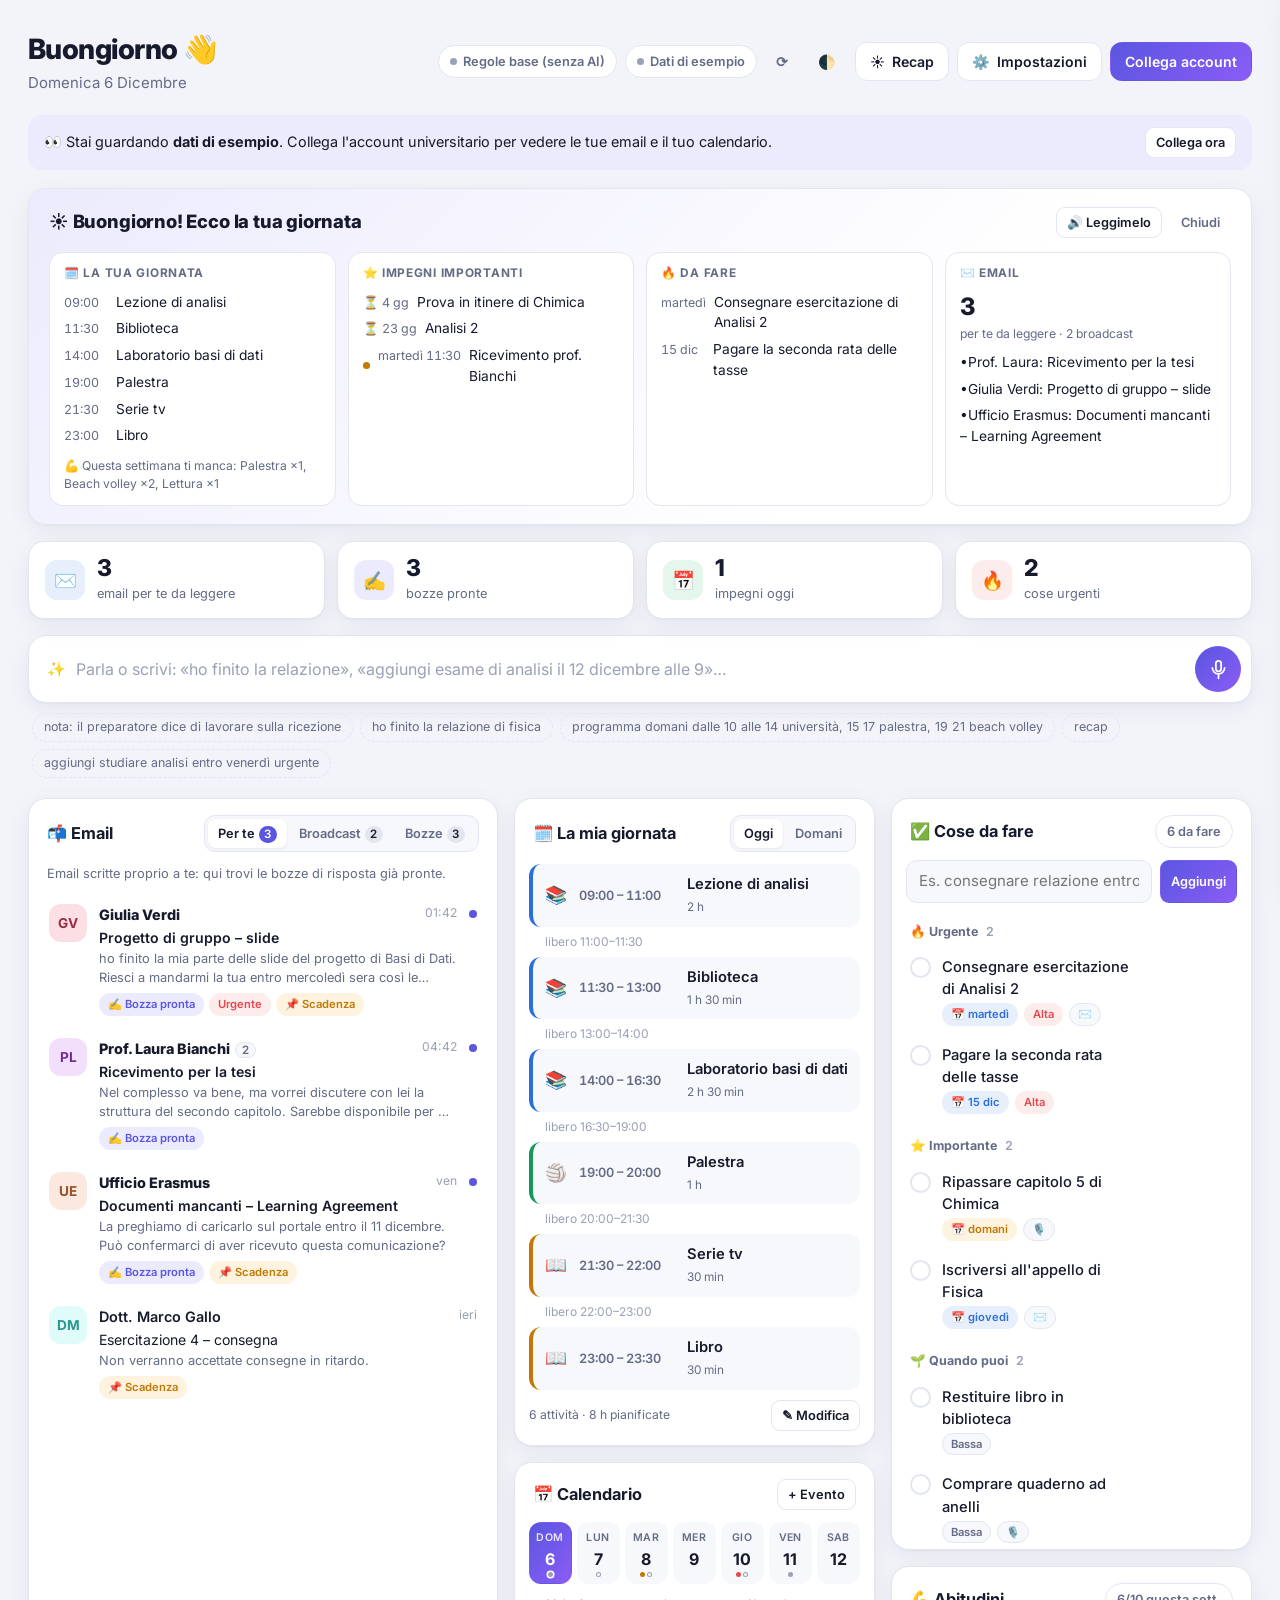
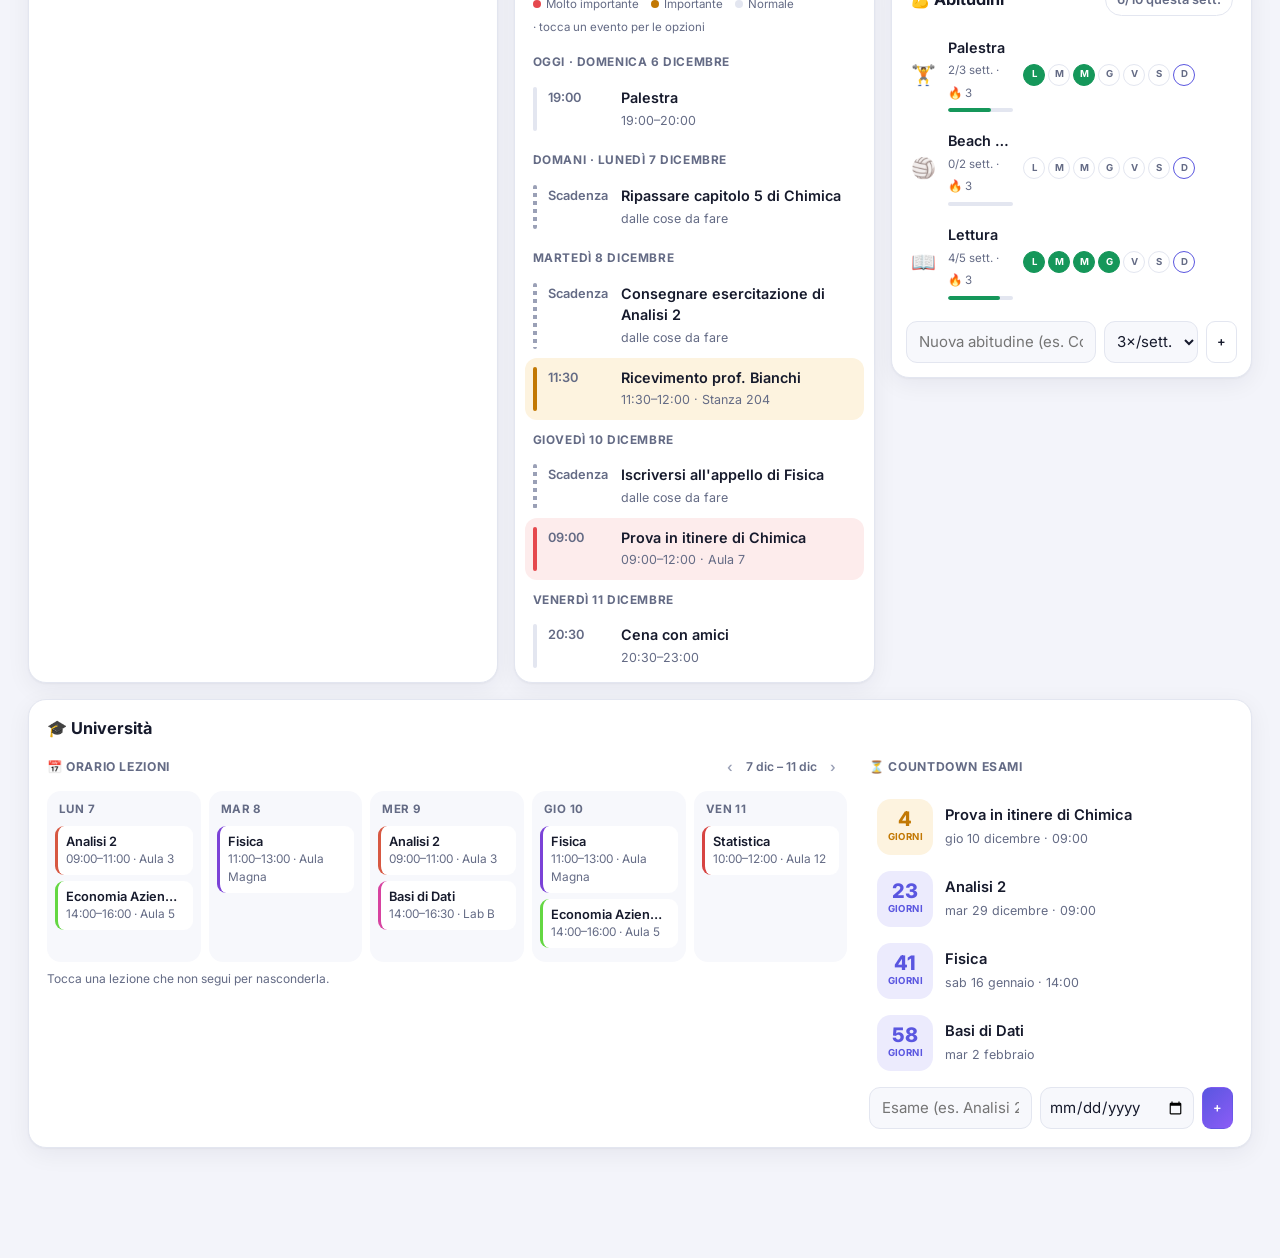
==== commit 64db01ce: "Dashboard: quick notes to the second brain, email text and agent drafts - "nota: ..." / "idea: ..." " ====
--- a/dashboard/index.html
+++ b/dashboard/index.html
@@ -600,6 +600,16 @@
       <div class="field"><label for="sModel">Modello</label><input type="text" id="sModel"></div>
       <div class="field"><label>&nbsp;</label><button class="btn" id="testAiBtn" type="button" style="width:100%">Prova la chiave</button></div>
     </div>
+    <div class="field"><label>Riserve gratuite, se Gemini finisce la quota del giorno</label>
+      <div class="hint" style="margin:0 0 8px">Quando un'AI esaurisce i limiti gratuiti la dashboard passa da sola alla successiva: Gemini (più modelli) → Groq → OpenRouter. Le quote si azzerano ogni mattina verso le 9.</div></div>
+    <div class="two">
+      <div class="field"><label for="sGroq">Chiave Groq (gratis)</label><input type="password" id="sGroq" placeholder="gsk_…">
+        <div class="hint">Crea la chiave su <a href="https://console.groq.com/keys" target="_blank" rel="noopener">console.groq.com/keys</a></div></div>
+      <div class="field"><label for="sOr">Chiave OpenRouter (gratis)</label><input type="password" id="sOr" placeholder="sk-or-…">
+        <div class="hint">Crea la chiave su <a href="https://openrouter.ai/settings/keys" target="_blank" rel="noopener">openrouter.ai</a> (circa 50 richieste gratis al giorno)</div></div>
+    </div>
+    <div class="row" style="margin:0 0 10px;align-items:center"><button class="btn sm" type="button" id="testChainBtn">🔎 Controlla tutte le AI</button><span class="note" id="chainLbl" style="margin:0"></span></div>
+    <label class="switch"><input type="checkbox" id="sAiEmails"> Usa l'AI anche per riassumere le email (consuma più quota: se la togli, i comandi vocali durano di più)</label>
 
     <div class="sec">Bozze di risposta</div>
     <label class="switch"><input type="checkbox" id="sAuto"> Crea automaticamente le bozze in Gmail per le email dirette a me (non invia mai nulla)</label>
@@ -656,6 +666,15 @@
     <div class="row" style="margin-top:0;align-items:center"><span class="note" id="syncLbl" style="margin:0;flex:1"></span><button class="btn sm" type="button" id="syncBtn">☁️ Sincronizza ora</button></div>
     <div class="note">Cose da fare, giornata, abitudini, esami e impostazioni vengono salvati in una cartella nascosta del tuo Google Drive, che vede solo questa app.</div>
 
+    <div class="sec">🤖 Collegamento con l'agente (secondo cervello)</div>
+    <div class="note" style="margin:0 0 8px">Con questo collegamento l'agente Claude vede cose da fare, eventi, esami e abitudini, e può aggiungerne o modificarne. Lo scambio passa dal tuo repository privato su GitHub (quello di Obsidian).</div>
+    <div class="two">
+      <div class="field"><label for="sGhRepo">Repository</label><input type="text" id="sGhRepo" placeholder="sasy2005/sasybrain"></div>
+      <div class="field"><label for="sGhToken">Token GitHub</label><input type="password" id="sGhToken" placeholder="github_pat_…"></div>
+    </div>
+    <div class="row" style="margin-top:0;align-items:center"><span class="note" id="ghLbl" style="margin:0;flex:1"></span><button class="btn sm" type="button" id="ghBtn">🔄 Collega ora</button></div>
+    <div class="hint">Il token si crea su github.com → Settings → Developer settings → Fine-grained tokens, solo per questo repository, con il permesso «Contents: Read and write». Arriva da solo anche sul telefono.</div>
+
     <div class="sec">🕘 Ultimi comandi</div>
     <div class="note" style="margin:0 0 8px">Cosa ha sentito l'assistente, cosa ha capito e cosa ha fatto. Utile se qualcosa non va.</div>
     <div id="cmdLogBox" class="logbox"></div>
@@ -761,7 +780,7 @@
   geminiKey:'', geminiModel:'gemini-flash-latest',
   autoDrafts:true, signature:'', voiceReplies:true, theme:'auto',
   voiceEngine:'auto', gVoice:'Sulafat', bVoice:'', voiceRate:1.05, voicePause:3, voiceVolume:1,
-  notify:false, notifyLead:10, planToCal:false, lessonCal:'', calendars:null, u:0
+  notify:false, notifyLead:10, planToCal:false, lessonCal:'', calendars:null, ghRepo:'sasy2005/sasybrain', ghToken:'', u:0
 };
 let S = {...DEF, ...store.get('settings', {})};
 let mode = store.get('mode', 'demo');                 // 'demo' | 'google'
@@ -796,7 +815,7 @@
   if (ids.length > 300) ids.slice(0, ids.length - 300).forEach(id => delete analysis[id]);
   store.set('analysis', analysis);
 }
-const aiOn = () => !!S.geminiKey;
+const aiOn = () => !!(S.geminiKey || S.groqKey || S.orKey);
 
 function applyTheme(){
   if (S.theme === 'auto') document.documentElement.removeAttribute('data-theme');
@@ -882,9 +901,24 @@
 }
 function playPcm({data, rate}){
   unlockAudio();
-  const bin = atob(data), n = bin.length >> 1;
-  const buf = audioCtx.createBuffer(1, n, rate), ch = buf.getChannelData(0);
-  for (let i = 0; i < n; i++){ const v = bin.charCodeAt(2 * i) | (bin.charCodeAt(2 * i + 1) << 8); ch[i] = (v > 32767 ? v - 65536 : v) / 32768; }
+  const bin = atob(data), n = bin.length >> 1, raw = new Float32Array(n);
+  for (let i = 0; i < n; i++){ const v = bin.charCodeAt(2 * i) | (bin.charCodeAt(2 * i + 1) << 8); raw[i] = (v > 32767 ? v - 65536 : v) / 32768; }
+  // pulizia: tolgo il fruscio/rumore dopo l'ultima parola e il silenzio iniziale, poi dissolvenza per evitare «clic»
+  const win = Math.round(rate * 0.02), rms = (a, b) => { let t = 0; for (let i = a; i < b; i++) t += raw[i] * raw[i]; return Math.sqrt(t / Math.max(1, b - a)); };
+  let peak = 0; for (let i = 0; i + win <= n; i += win) peak = Math.max(peak, rms(i, i + win));
+  const thr = Math.max(0.01, peak * 0.12);                      // sotto questa soglia non è voce
+  let first = 0, last = n;
+  for (let i = 0; i + win <= n; i += win) if (rms(i, i + win) > thr){ first = Math.max(0, i - Math.round(rate * 0.03)); break; }
+  for (let i = n - win; i >= 0; i -= win) if (rms(i, i + win) > thr){ last = Math.min(n, i + win + Math.round(rate * 0.18)); break; }
+  const len = Math.max(1, last - first);
+  const buf = audioCtx.createBuffer(1, len, rate), ch = buf.getChannelData(0);
+  const fadeIn = Math.min(len, Math.round(rate * 0.012)), fadeOut = Math.min(len, Math.round(rate * 0.15));
+  for (let i = 0; i < len; i++){
+    let g = 1;
+    if (i < fadeIn) g = i / fadeIn;
+    if (i > len - fadeOut) g = Math.min(g, (len - i) / fadeOut);
+    ch[i] = raw[first + i] * g;
+  }
   const src = audioCtx.createBufferSource(), gain = audioCtx.createGain();
   src.buffer = buf; gain.gain.value = S.voiceVolume ?? 1;           // fino a 150%
   src.connect(gain); gain.connect(audioCtx.destination); src.start(); curSrc = src;
@@ -893,10 +927,10 @@
   const clean = String(text).replace(/[\u{1F300}-\u{1FAFF}\u{2600}-\u{27BF}\u{FE0F}]/gu, '').replace(/[•«»]/g, '').replace(/\n+/g, '. ').replace(/\.\s*\./g, '.').trim();
   if (!clean) return;
   stopSpeaking(); const seq = speakSeq;
-  const engine = S.voiceEngine === 'auto' ? (aiOn() ? 'gemini' : 'browser') : S.voiceEngine;
-  if (engine === 'gemini' && aiOn() && Date.now() > ttsCooldown){
+  const engine = S.voiceEngine === 'auto' ? (S.geminiKey ? 'gemini' : 'browser') : S.voiceEngine;
+  if (engine === 'gemini' && S.geminiKey && Date.now() > ttsCooldown){
     try{ const a = await geminiTTS(clean); if (seq === speakSeq) playPcm(a); return; }
-    catch(err){ console.warn(err); ttsCooldown = Date.now() + 5 * 60e3; }   // per 5 minuti uso la voce del browser
+    catch(err){ console.warn(err); ttsCooldown = /429/.test(err.message) ? nextReset() : Date.now() + 5 * 60e3; }   // quota finita: voce del browser fino a domattina
   }
   if (seq === speakSeq) browserSpeak(clean);
 }
@@ -1343,21 +1377,81 @@
 const getAnalysis = e => analysis[e.id] || (ruleCache[e.id] ||= ruleAnalyze(e));
 
 /* ---------- AI (Google Gemini, piano gratuito) ---------- */
-let lastAi = 0, aiCooldown = 0;
+/* ---------- catena di AI gratuite: quando una finisce la quota passa alla successiva ---------- */
+let lastAi = 0, lastEngine = '';
+const GEMINI_MODELS = ['gemini-flash-latest', 'gemini-flash-lite-latest', 'gemini-2.5-flash', 'gemini-2.5-flash-lite'];
+const GROQ_MODELS = ['llama-3.3-70b-versatile', 'openai/gpt-oss-120b', 'llama-3.1-8b-instant'];
+let aiCool = store.get('aiCool', {});                 // motore → fino a quando è in pausa
+function nextReset(){                                 // le quote giornaliere ripartono a mezzanotte del Pacifico (le 9 in Italia)
+  const now = new Date(), pt = new Date(now.toLocaleString('en-US', {timeZone:'America/Los_Angeles'}));
+  const mid = new Date(pt); mid.setHours(24, 0, 30, 0);
+  return now.getTime() + (mid - pt);
+}
+function aiEngines(){
+  const L = [];
+  if (S.geminiKey) [S.geminiModel || DEF.geminiModel, ...GEMINI_MODELS].filter((m, i, a) => m && a.indexOf(m) === i)
+    .forEach(m => L.push({id:'gemini:' + m, kind:'gemini', model:m, key:S.geminiKey, label:'Gemini'}));
+  if (S.groqKey) [S.groqModel, ...GROQ_MODELS].filter((m, i, a) => m && a.indexOf(m) === i)
+    .forEach(m => L.push({id:'groq:' + m, kind:'openai', url:'https://api.groq.com/openai/v1/chat/completions', model:m, key:S.groqKey, label:'Groq'}));
+  if (S.orKey) L.push({id:'openrouter:' + (S.orModel || 'free'), kind:'openai', url:'https://openrouter.ai/api/v1/chat/completions', model:S.orModel || 'meta-llama/llama-3.3-70b-instruct:free', key:S.orKey, label:'OpenRouter'});
+  return L;
+}
+const parseJsonLoose = txt => {
+  const t = String(txt || '').replace(/^\s*```(?:json)?|```\s*$/g, '').trim();
+  try{ return JSON.parse(t); }catch{ const a = t.indexOf('{'), b = t.lastIndexOf('}'); if (a >= 0 && b > a) return JSON.parse(t.slice(a, b + 1)); throw new Error('risposta non valida'); }
+};
+async function callEngine(en, prompt){
+  let r;
+  if (en.kind === 'gemini'){
+    r = await fetch(`https://generativelanguage.googleapis.com/v1beta/models/${encodeURIComponent(en.model)}:generateContent?key=${encodeURIComponent(en.key)}`, {
+      method:'POST', headers:{'Content-Type':'application/json'},
+      body:JSON.stringify({contents:[{role:'user', parts:[{text:prompt}]}], generationConfig:{responseMimeType:'application/json', temperature:0.4}})});
+  } else {
+    const body = {model:en.model, temperature:0.4, response_format:{type:'json_object'},
+      messages:[{role:'system', content:'Rispondi sempre e solo con JSON valido, in italiano.'}, {role:'user', content:prompt}]};
+    const headers = {'Content-Type':'application/json', Authorization:'Bearer ' + en.key};
+    if (en.label === 'OpenRouter') Object.assign(headers, {'HTTP-Referer':location.origin, 'X-Title':'La mia Dashboard'});
+    r = await fetch(en.url, {method:'POST', headers, body:JSON.stringify(body)});
+    if (r.status === 400){ delete body.response_format; r = await fetch(en.url, {method:'POST', headers, body:JSON.stringify(body)}); }   // modelli senza «modalità JSON»
+  }
+  if (!r.ok){ const e = new Error(`${en.label} ${r.status}: ${(await r.text()).slice(0, 200)}`); e.status = r.status; throw e; }
+  const j = await r.json();
+  const txt = en.kind === 'gemini' ? (j.candidates?.[0]?.content?.parts || []).map(p => p.text || '').join('') : j.choices?.[0]?.message?.content;
+  return parseJsonLoose(txt);
+}
 async function gemini(prompt, urgent = false){
-  if (Date.now() < aiCooldown) throw new Error('limite gratuito momentaneamente raggiunto');
-  const wait = lastAi + 4500 - Date.now(); if (wait > 0 && !urgent) await sleep(wait);   // resta nei limiti del piano gratuito (i comandi passano avanti)
+  const wait = lastAi + 4500 - Date.now(); if (wait > 0 && !urgent) await sleep(wait);   // resta nei limiti dei piani gratuiti (i comandi passano avanti)
   lastAi = Date.now();
-  const r = await fetch(`https://generativelanguage.googleapis.com/v1beta/models/${encodeURIComponent(S.geminiModel || DEF.geminiModel)}:generateContent?key=${encodeURIComponent(S.geminiKey)}`, {
-    method:'POST', headers:{'Content-Type':'application/json'},
-    body:JSON.stringify({contents:[{role:'user', parts:[{text:prompt}]}], generationConfig:{responseMimeType:'application/json', temperature:0.4}})
-  });
-  if (r.status === 429){ aiCooldown = Date.now() + 60e3; throw new Error('limite gratuito momentaneamente raggiunto'); }
-  if (!r.ok) throw new Error(`Gemini ${r.status}: ${(await r.text()).slice(0, 160)}`);
-  const j = await r.json();
-  const txt = (j.candidates?.[0]?.content?.parts || []).map(p => p.text || '').join('');
-  return JSON.parse(txt.replace(/^\s*```(?:json)?|```\s*$/g, ''));
-}
+  let lastErr = null, tried = 0;
+  for (const en of aiEngines()){
+    if ((aiCool[en.id] || 0) > Date.now()) continue;
+    tried++;
+    try{
+      let out;
+      try{ out = await callEngine(en, typeof prompt === 'function' ? prompt('full') : prompt); }
+      catch(err){
+        const tooBig = err.status === 413 || /too large|tokens per minute|\bTPM\b|context length|maximum context|reduce the length/i.test(err.message);
+        if (!(tooBig && typeof prompt === 'function')) throw err;
+        out = await callEngine(en, prompt('mini'));        // richiesta troppo lunga per questa AI: riprovo con il riassunto mini
+      }
+      if (lastEngine !== en.label){ lastEngine = en.label; renderHeader(); }
+      return out;
+    }catch(err){
+      lastErr = err;
+      if (err.status === 429 || (err.status === 403 && /quota|limit|exceed/i.test(err.message)))
+        aiCool[en.id] = /day|daily|per ?day|PerDay|quota/i.test(err.message) ? nextReset() : Date.now() + 60e3;    // quota del giorno finita → fino a domattina
+      else if (err.status === 404 || (err.status === 400 && /model|not found|decommission/i.test(err.message)))
+        aiCool[en.id] = Date.now() + 7 * 864e5;                                       // modello non disponibile
+      else if (err.status === 401 || err.status === 403) aiCool[en.id] = Date.now() + 10 * 60e3;   // chiave sbagliata
+      store.set('aiCool', aiCool);
+    }
+  }
+  renderHeader();
+  if (!tried) throw new Error(`tutte le AI gratuite sono esaurite fino alle ${fmtTime(new Date(Math.min(...aiEngines().map(e => aiCool[e.id] || Infinity))))}`);
+  if (lastErr?.status === 429 || lastErr?.status === 403) throw new Error('le AI gratuite hanno finito la quota per ora');
+  throw new Error(lastErr ? lastErr.message.slice(0, 120) : 'nessuna AI disponibile');
+}
+const aiAvailable = () => aiEngines().some(e => (aiCool[e.id] || 0) <= Date.now());
 async function aiAnalyze(e){
   const formal = isProf(e);
   const prompt = `Sei l'assistente personale di ${S.name || 'uno studente universitario'} (email: ${myAddrs[0] || 'n/d'}). Oggi è ${new Date().toLocaleDateString('it-IT', {weekday:'long', day:'numeric', month:'long', year:'numeric'})}.
@@ -1383,7 +1477,7 @@
 async function analyzeAll(){
   if (analyzing) return; analyzing = true;
   try{
-    if (aiOn()){
+    if (aiOn() && S.aiEmails !== false && aiAvailable()){
       const todo = emails.filter(e => !analysis[e.id]?.ai && (e.cls.type === 'direct' || DEADLINE_WORDS.test(norm(e.subject + ' ' + e.body)))).slice(0, 8);      // poche per volta: la quota gratuita serve anche ai comandi vocali
       for (const [i, e] of todo.entries()){
         setSub(`<span class="spin"></span> Leggo le email con l'AI… ${i + 1}/${todo.length}`);
@@ -1565,7 +1659,7 @@
 /* =====================================================================
    Comandi (voce o testo)
    ===================================================================== */
-const HELP = [
+const HELP = ['nota: il preparatore dice di lavorare sulla ricezione', 
   'ho finito la relazione di fisica',
   'programma domani dalle 10 alle 14 università, 15 17 palestra, 19 21 beach volley',
   'recap',
@@ -1794,33 +1888,47 @@
   return {action:'unknown'};
 }
 
-function dashboardSnapshot(){
-  const now = new Date(), today = ymd(now), lim = ymd(addDays(now, 45));
-  return {
-    cose_da_fare:tasks.filter(t => !t.done).slice(0, 50).map(t => ({id:t.id, titolo:t.title, scadenza:t.due, priorita:t.priority})),
-    completate_di_recente:tasks.filter(t => t.done).sort((a, b) => b.doneAt - a.doneAt).slice(0, 8).map(t => ({id:t.id, titolo:t.title})),
-    eventi_calendario:events.filter(e => !e.lesson && ymd(e.end) >= today && ymd(e.start) <= lim).slice(0, 50)
-      .map(e => ({id:e.id, titolo:e.title, giorno:ymd(e.start), ora:e.allDay ? null : fmtTime(e.start), fine:e.allDay ? null : fmtTime(e.end), importanza:impOf(e) || 'normale', modificabile:!!e.writable || mode === 'demo'})),
-    corsi_che_seguo:[...new Set(events.filter(e => e.lesson).map(courseLabel))],
-    corsi_nascosti:Object.values(hiddenCourses).map(v => v.title),
-    lezioni_oggi_e_domani:events.filter(e => e.lesson && !e.allDay && [today, ymd(addDays(now, 1))].includes(ymd(e.start))).map(e => `${ymd(e.start)} ${fmtTime(e.start)} ${courseLabel(e)} ${roomOf(e)}`),
-    esami:exams.map(x => ({id:x.id, nome:x.name, giorno:x.date, ora:x.time, giorni_mancanti:dayDiff(now, fromYmd(x.date))})),
-    abitudini:habits.map(h => ({id:h.id, nome:h.name, obiettivo_settimanale:h.goal, fatte_questa_settimana:weekCount(h, weekStart())})),
-    giornata_oggi:(plans[today]?.blocks || []).map(b => `${fmtMin(b.s)}-${fmtMin(b.e)} ${b.t}`),
-    giornata_domani:(plans[ymd(addDays(now, 1))]?.blocks || []).map(b => `${fmtMin(b.s)}-${fmtMin(b.e)} ${b.t}`),
-    email_recenti:emails.slice(0, 20).map(e => ({id:e.id, da:e.from.name, oggetto:e.subject, tipo:e.cls.type === 'direct' ? 'per te' : 'broadcast', non_letta:e.unread, bozza_pronta:!!drafts[e.id]})),
-    contatti:Object.entries(contacts).slice(0, 50).map(([e, n]) => `${n} <${e}>`)
-  };
+// riassunto compatto della dashboard per l'AI (una riga per elemento). level 'mini': solo ciò che c'entra col comando
+function dashboardSnapshot(text = '', level = 'full'){
+  const now = new Date(), today = ymd(now), q = stems(text), mini = level === 'mini';
+  const rel = t => q.some(w => stems(t).includes(w));
+  const pickRel = (arr, title, n, keep) => mini ? [...arr.filter(x => rel(title(x))), ...arr.slice(0, keep)].filter((x, i, a) => a.indexOf(x) === i).slice(0, n) : arr.slice(0, n);
+  const open = tasks.filter(t => !t.done).sort((a, b) => score(b) - score(a));
+  const evs = events.filter(e => !e.lesson && ymd(e.end) >= today && ymd(e.start) <= ymd(addDays(now, 45)));
+  const mailish = /mail|email|e-mail|scriv|rispond|prof|manda|invia|contatt|archivi|lett[ae]\b/i.test(text);
+  const L = [];
+  const sec = (title, rows) => { if (rows.length) L.push(title + '\n' + rows.join('\n')); };
+  sec('COSE DA FARE (id|titolo|scadenza|priorità):', pickRel(open, t => t.title, 40, 5).map(t => `${t.id}|${t.title}|${t.due || '-'}|${t.priority}`));
+  sec('COMPLETATE DI RECENTE (id|titolo):', pickRel(tasks.filter(t => t.done).sort((a, b) => b.doneAt - a.doneAt), t => t.title, mini ? 3 : 5, 0).map(t => `${t.id}|${t.title}`));
+  sec('EVENTI IN CALENDARIO (id|giorno|ora|titolo|importanza|modificabile):', pickRel(evs, e => e.title, 30, 5)
+    .map(e => `${e.id}|${ymd(e.start)}|${e.allDay ? 'tutto il giorno' : fmtTime(e.start) + '-' + fmtTime(e.end)}|${e.title}|${impOf(e) || 'normale'}|${e.writable || mode === 'demo' ? 'sì' : 'no'}`));
+  const courses = [...new Set(events.filter(e => e.lesson).map(courseLabel))];
+  if (courses.length) L.push('CORSI CHE SEGUO: ' + courses.join(', '));
+  if (Object.keys(hiddenCourses).length) L.push('CORSI NASCOSTI: ' + Object.values(hiddenCourses).map(v => v.title).join(', '));
+  const les = events.filter(e => e.lesson && !e.allDay && [today, ymd(addDays(now, 1))].includes(ymd(e.start)));
+  if (les.length && !mini) L.push('LEZIONI OGGI E DOMANI: ' + les.map(e => `${ymd(e.start)} ${fmtTime(e.start)} ${courseLabel(e)} ${roomOf(e)}`).join('; '));
+  sec('ESAMI (id|nome|giorno|ora|giorni mancanti):', exams.map(x => `${x.id}|${x.name}|${x.date}|${x.time || '-'}|${dayDiff(now, fromYmd(x.date))}`));
+  sec('ABITUDINI (id|nome|fatte questa settimana/obiettivo):', habits.map(h => `${h.id}|${h.name}|${weekCount(h, weekStart())}/${h.goal}`));
+  const pl = k => (plans[k]?.blocks || []).map(b => `${fmtMin(b.s)}-${fmtMin(b.e)} ${b.t}`).join('; ');
+  if (pl(today)) L.push('GIORNATA DI OGGI: ' + pl(today));
+  if (pl(ymd(addDays(now, 1)))) L.push('GIORNATA DI DOMANI: ' + pl(ymd(addDays(now, 1))));
+  if (mailish || !mini) sec('EMAIL RECENTI (id|da|oggetto|tipo|non letta):', pickRel(emails, e => e.from.name + ' ' + e.subject, mini ? 6 : 12, 3)
+    .map(e => `${e.id}|${e.from.name}|${e.subject}|${e.cls.type === 'direct' ? 'per te' : 'broadcast'}|${e.unread ? 'sì' : 'no'}`));
+  if (mailish){
+    const cs = Object.entries(contacts);
+    L.push('CONTATTI: ' + (mini ? cs.filter(([e, n]) => rel(n + ' ' + e.split('@')[0].replace(/[._-]/g, ' '))).slice(0, 8) : cs.slice(0, 30)).map(([e, n]) => `${n} <${e}>`).join('; '));
+  }
+  return L.join('\n') || '(dashboard vuota)';
 }
 async function aiParse(text){
   const now = new Date();
-  const days = Array.from({length:30}, (_, i) => { const d = addDays(now, i); return `${d.toLocaleDateString('it-IT', {weekday:'long', day:'numeric', month:'long'})} = ${ymd(d)}${i === 0 ? ' (oggi)' : i === 1 ? ' (domani)' : ''}`; }).join('; ');
-  const prompt = `Sei l'assistente della dashboard personale di ${S.name || 'uno studente universitario'}: vedi tutto quello che c'è e puoi fare tutto.
+  const days = Array.from({length:21}, (_, i) => { const d = addDays(now, i); return `${d.toLocaleDateString('it-IT', {weekday:'short', day:'numeric', month:'short'})}=${ymd(d)}`; }).join(', ');
+  const prompt = level => `Sei l'assistente della dashboard personale di ${S.name || 'uno studente universitario'}: vedi tutto quello che c'è e puoi fare tutto.
 Adesso sono le ${fmtTime(now)} di ${now.toLocaleDateString('it-IT', {weekday:'long', day:'numeric', month:'long', year:'numeric'})}.
-Date dei prossimi giorni (usale per convertire): ${days}. Le date senza anno sono la prossima occorrenza futura.
+Date dei prossimi giorni (usale per convertire; il primo è oggi): ${days}. Le date senza anno sono la prossima occorrenza futura.
 
 CONTENUTO ATTUALE DELLA DASHBOARD:
-${JSON.stringify(dashboardSnapshot())}
+${dashboardSnapshot(text, level)}
 
 Rispondi SOLO con JSON: {"actions":[...], "risposta":"frase brevissima da dire a voce (max 12 parole), senza ripetere la richiesta"}
 Azioni (anche più di una, nell'ordine detto dall'utente):
@@ -1870,7 +1978,7 @@
 const descr = c => c.action === 'multi' ? c.actions.map(descr).join(' + ') : c.action + (c.title || c.name ? ` «${c.title || c.name}»` : '') + (c.date || c.due ? ' ' + (c.date || c.due) : '') + (c.time ? ' ' + c.time : '');
 function logCommand({text, engine, aiErr, cmd}){ cmdLog.push({at:Date.now(), text, engine, aiErr, did:descr(cmd)}); saveLog(); }
 function renderLog(){
-  $('#cmdLogBox').innerHTML = cmdLog.length ? [...cmdLog].reverse().map(l => `<div class="logrow"><div><b>«${esc(l.text)}»</b> <span class="tag ${l.engine === 'AI' ? 'violet' : ''}">${l.engine === 'AI' ? '✨ AI' : '⚙️ regole'}</span> <span class="lt">${esc(new Date(l.at).toLocaleString('it-IT', {day:'numeric', month:'short', hour:'2-digit', minute:'2-digit'}))}</span></div>
+  $('#cmdLogBox').innerHTML = cmdLog.length ? [...cmdLog].reverse().map(l => `<div class="logrow"><div><b>«${esc(l.text)}»</b> <span class="tag ${l.engine === 'AI' ? 'violet' : ''}">${l.engine === 'AI' ? '✨ AI' : l.engine === 'Agente' ? '🤖 agente' : '⚙️ regole'}</span> <span class="lt">${esc(new Date(l.at).toLocaleString('it-IT', {day:'numeric', month:'short', hour:'2-digit', minute:'2-digit'}))}</span></div>
     <div class="lt">Ho capito: ${esc(l.did)}${l.aiErr ? ' · ⚠️ AI: ' + esc(l.aiErr) : ''}</div>${l.result ? `<div class="lt">Risultato: ${esc(l.result.slice(0, 160))}</div>` : ''}</div>`).join('') : '<div class="note">Ancora nessun comando.</div>';
 }
 
@@ -1884,6 +1992,9 @@
     if (/^(salva|bozza|salvala)/.test(n)) return $('#cDraft').click();
     if (/^(annulla|no|lascia stare|chiudi)\b/.test(n)){ $('#composeDlg').close(); return say('Ok, email annullata.', true, 'Annullata.'); }
   }
+  // nota veloce per il secondo cervello: «nota: …», «appunta …», «idea: …», «salva nel cervello …»
+  const nm = text.match(/^\s*(?:nota(?: per il cervello)?|appunta(?:mi)?|annota|idea|salva nel cervello)\b\s*(?:che\s+)?[:,.-]?\s*([\s\S]{3,})$/i);
+  if (nm){ const r = await saveNote(nm[1].trim(), /^\s*idea\b/i.test(text) ? 'idea' : 'nota'); logCommand({text, engine:'regole', cmd:{action:'nota'}}); cmdLog[cmdLog.length - 1].result = r; saveLog(); return; }
   let cmd = ruleParse(text), engine = 'regole', aiErr = '', voice = '';
   // con Gemini l'assistente (che vede tutta la dashboard) capisce per primo ogni comando; le regole restano di riserva
   const QUICK = ['accept_proposal', 'help'];
@@ -1991,6 +2102,13 @@
       }
       const e = allEvents.find(x => x.lesson && simTitle(courseLabel(x), q) >= .5); if (!e) return say(`Non trovo il corso «${q}» nell'orario.`);
       hideCourse(e); reveal('agenda', '#uniCard'); return say(`Nascoste le lezioni di ${courseLabel(e)}.`, true, 'Nascosto.');
+    }
+    case 'save_draft':{   // solo per l'agente: salva una bozza di risposta nelle Bozze di Gmail, non invia mai
+      const e = emails.find(x => x.id === cmd.email_id);
+      if (!e) return say('Non trovo l\'email per la bozza (forse è più vecchia di quelle caricate).');
+      if (!cmd.body || cmd.body.length < 5) return say('Bozza vuota.');
+      await saveDraft(e, String(cmd.body), true);
+      return say(`Bozza salvata nelle Bozze di Gmail: risposta a ${e.from.name} («${e.subject}»). Non è stato inviato nulla.`, true, 'Bozza salvata.');
     }
     case 'add_habit':{
       if (!cmd.name) return say('Che abitudine aggiungo?');
@@ -2169,7 +2287,8 @@
   mp.lastElementChild.textContent = mode === 'demo' ? 'Dati di esempio' : (token ? (myAddrs[0] || 'Collegato') : 'Da riconnettere');
   const ap = $('#aiPill');
   ap.className = 'pill ' + (aiOn() ? 'ok' : '');
-  ap.lastElementChild.textContent = aiOn() ? 'AI Gemini attiva' : 'Regole base (senza AI)';
+  ap.lastElementChild.textContent = !aiOn() ? 'Regole base (senza AI)' : aiAvailable() ? `AI ${lastEngine || 'attiva'}` : 'AI in pausa fino alle 9';
+  if (aiOn() && !aiAvailable()) ap.className = 'pill warn';
   $('#connectBtn').textContent = mode === 'google' ? (token ? 'Collegato ✓' : 'Riconnetti') : 'Collega account';
   $('#connectBtn').classList.toggle('primary', !(mode === 'google' && token));
 }
@@ -2505,6 +2624,7 @@
 function openSettings(){
   $('#sName').value = S.name; $('#sUni').value = S.uniEmail; $('#sAliases').value = S.aliases; $('#sClient').value = S.clientId;
   $('#sQuery').value = S.mailQuery; $('#sMax').value = S.maxMails; $('#sGemini').value = S.geminiKey; $('#sModel').value = S.geminiModel;
+  $('#sGroq').value = S.groqKey || ''; $('#sOr').value = S.orKey || ''; $('#sAiEmails').checked = S.aiEmails !== false; renderChainLbl();
   $('#sAuto').checked = S.autoDrafts; $('#sSign').value = S.signature; $('#sVoice').checked = S.voiceReplies; $('#sTheme').value = S.theme;
   $('#sPause').value = String(S.voicePause || 3);
   $('#sVol').value = S.voiceVolume ?? 1; $('#volLbl').textContent = Math.round((S.voiceVolume ?? 1) * 100) + '%';
@@ -2525,6 +2645,7 @@
   renderHiddenSettings();
   $('#sNotify').checked = !!S.notify && 'Notification' in window && Notification.permission === 'granted';
   $('#sLead').value = String(S.notifyLead || 10); $('#sPlanCal').checked = !!S.planToCal;
+  $('#sGhRepo').value = S.ghRepo || ''; $('#sGhToken').value = S.ghToken || ''; $('#ghLbl').textContent = bridgeLabel();
   $('#syncLbl').innerHTML = mode === 'google' ? (syncState || 'Non ancora sincronizzato.') : 'Disponibile dopo aver collegato l\'account.';
   if (mode === 'google') steps.push([hasScopes(), 'Permessi completi', hasScopes() ? 'archivio email, tutti i calendari, sincronizzazione col telefono' : 'premi il pulsante qui sotto e accetta tutto']);
   renderLog();
@@ -2540,11 +2661,12 @@
     name:$('#sName').value.trim(), uniEmail:$('#sUni').value.trim(), aliases:$('#sAliases').value.trim(), clientId:$('#sClient').value.trim(),
     mailQuery:$('#sQuery').value.trim() || DEF.mailQuery, maxMails:Math.max(5, Math.min(100, +$('#sMax').value || 40)),
     geminiKey:$('#sGemini').value.trim(), geminiModel:$('#sModel').value.trim() || DEF.geminiModel,
+    groqKey:$('#sGroq').value.trim(), orKey:$('#sOr').value.trim(), aiEmails:$('#sAiEmails').checked,
     autoDrafts:$('#sAuto').checked, signature:$('#sSign').value.trim(), voiceReplies:$('#sVoice').checked, theme:$('#sTheme').value,
     voiceEngine:$('#sEngine').value, gVoice:$('#sGVoice').value, bVoice:$('#sBVoice').value, voiceRate:+$('#sRate').value || 1,
     voicePause:+$('#sPause').value || 3, voiceVolume:+$('#sVol').value,
     calendars:calendars.length ? cals : S.calendars, lessonCal:$('#sLessonCal').value, notify:$('#sNotify').checked, notifyLead:+$('#sLead').value || 10,
-    planToCal:$('#sPlanCal').checked
+    planToCal:$('#sPlanCal').checked, ghRepo:$('#sGhRepo').value.trim(), ghToken:$('#sGhToken').value.trim()
   });
   S.su ||= {};
   for (const k of SYNC_KEYS) if (JSON.stringify(S[k]) !== prev[k]) S.su[k] = Date.now();   // si sincronizza solo ciò che hai cambiato
@@ -2554,6 +2676,7 @@
   if (before !== JSON.stringify([S.uniEmail, S.aliases, S.mailQuery, S.maxMails, S.geminiKey, S.calendars, S.lessonCal]) && (mode === 'demo' || token)) refreshAll();
   if (S.planToCal) syncPlanToCalendar(planKey('today')).then(() => syncPlanToCalendar(planKey('tomorrow'))).catch(err => console.warn(err));
   toast('Impostazioni salvate');
+  bridgeNow(true);
 }
 
 /* =====================================================================
@@ -2659,6 +2782,28 @@
 $('#themeBtn').onclick = () => {
   const dark = S.theme === 'dark' || (S.theme === 'auto' && matchMedia('(prefers-color-scheme: dark)').matches);
   S.theme = dark ? 'light' : 'dark'; store.set('settings', S); applyTheme();
+};
+function renderChainLbl(){
+  const by = {};
+  for (const e of aiEngines()){ const c = aiCool[e.id] || 0; (by[e.label] ||= []).push(c > Date.now() ? c : 0); }
+  $('#chainLbl').textContent = Object.entries(by).map(([l, cs]) => cs.some(c => !c) ? `✅ ${l}` : `⏸ ${l} fino alle ${fmtTime(new Date(Math.min(...cs)))}`).join(' · ') || 'Nessuna chiave inserita.';
+}
+$('#testChainBtn').onclick = async () => {
+  const old = {...S}; Object.assign(S, {geminiKey:$('#sGemini').value.trim(), groqKey:$('#sGroq').value.trim(), orKey:$('#sOr').value.trim()});
+  $('#chainLbl').innerHTML = '<span class="spin"></span> Controllo…';
+  const res = [];
+  const seen = new Set();
+  for (const en of aiEngines()){
+    if (seen.has(en.label) && res.find(r => r.l === en.label && r.ok)) continue;
+    try{ const r = await callEngine(en, 'Rispondi solo con il JSON {"ok": true}'); delete aiCool[en.id]; res.push({l:en.label, ok:!!r.ok, m:en.model}); }
+    catch(err){ if (err.status === 429) aiCool[en.id] = /day|PerDay|quota/i.test(err.message) ? nextReset() : Date.now() + 60e3; res.push({l:en.label, ok:false, m:en.model, err:err.status === 429 ? 'quota finita' : err.status === 401 || err.status === 403 ? 'chiave non valida' : 'non disponibile'}); }
+    seen.add(en.label);
+  }
+  store.set('aiCool', aiCool);
+  Object.assign(S, {geminiKey:old.geminiKey, groqKey:old.groqKey, orKey:old.orKey});
+  const by = {}; res.forEach(r => (by[r.l] ||= []).push(r));
+  $('#chainLbl').textContent = Object.entries(by).map(([l, rs]) => rs.some(r => r.ok) ? `✅ ${l} (${rs.find(r => r.ok).m})` : `❌ ${l}: ${rs[rs.length - 1].err}`).join(' · ') || 'Nessuna chiave inserita.';
+  renderHeader();
 };
 $('#testAiBtn').onclick = async () => {
   const old = {...S}; S.geminiKey = $('#sGemini').value.trim(); S.geminiModel = $('#sModel').value.trim() || DEF.geminiModel;
@@ -3107,8 +3252,8 @@
 const saveExams = saveWith(() => { stampList('exams', exams, 'exam:'); store.set(K('exams'), exams); });
 const saveHidden = saveWith(() => { stampMap('hidden', hiddenCourses, 'hide:'); store.set(K('hidden'), hiddenCourses); });
 
-const SYNC_KEYS = ['name', 'uniEmail', 'aliases', 'signature', 'geminiKey', 'geminiModel', 'autoDrafts', 'voiceReplies', 'voiceEngine', 'gVoice', 'voiceRate', 'voicePause', 'voiceVolume',
-  'theme', 'notifyLead', 'planToCal', 'lessonCal', 'calendars', 'mailQuery', 'maxMails'];
+const SYNC_KEYS = ['name', 'uniEmail', 'aliases', 'signature', 'geminiKey', 'geminiModel', 'groqKey', 'orKey', 'aiEmails', 'autoDrafts', 'voiceReplies', 'voiceEngine', 'gVoice', 'voiceRate', 'voicePause', 'voiceVolume',
+  'theme', 'notifyLead', 'planToCal', 'lessonCal', 'calendars', 'mailQuery', 'maxMails', 'ghRepo', 'ghToken'];
 function localDoc(){
   return {v:1, tasks, plans, habits, habitLog, exams, hiddenCourses, eventImp, tombs,
     settings:{fields:Object.fromEntries(SYNC_KEYS.map(k => [k, {v:S[k], u:S.su?.[k] || 0}]))}};
@@ -3189,6 +3334,7 @@
       syncFileId = f.id; store.set('syncFileId', syncFileId);
     }
     setSync('☁️ Sincronizzato alle ' + fmtTime(new Date()));
+    bridgeNow();
   }catch(err){
     console.warn(err);
     setSync(/has not been used|accessNotConfigured|SERVICE_DISABLED|disabled/i.test(err.message)
@@ -3205,6 +3351,116 @@
     toast(hasScopes() ? 'Permessi aggiornati ✓' : 'Alcuni permessi non sono stati concessi: nella finestra di Google spunta tutte le caselle.', null, null, 8000);
   }
   catch(err){ toast('Non riuscito: ' + err.message, null, null, 8000); }
+}
+
+/* =====================================================================
+   Collegamento con l'agente Claude (repository GitHub del secondo cervello)
+   - la dashboard scrive dashboard/stato.json (cosa c'è sulla dashboard)
+   - l'agente scrive comandi in dashboard/comandi.json; la dashboard li esegue e svuota il file
+   ===================================================================== */
+const GH = 'https://api.github.com';
+const AGENT_ACTIONS = new Set(['save_draft', 'add_task', 'edit_task', 'complete_task', 'delete_task', 'add_event', 'move_event', 'delete_event',
+  'set_importance', 'add_exam', 'delete_exam', 'add_habit', 'plan_day']);
+let bridging = false, lastBridge = 0, bridgeState = '';
+const ghOn = () => mode === 'google' && !!token && !!(S.ghToken && S.ghRepo);
+const bridgeLabel = () => !(S.ghToken && S.ghRepo) ? 'Non collegato: incolla il token e salva.' : mode !== 'google' ? 'Disponibile dopo aver collegato l\'account Google.' : (bridgeState || 'In attesa del primo collegamento…');
+function b64e(str){ const b = new TextEncoder().encode(str); let out = ''; for (let i = 0; i < b.length; i += 0x8000) out += String.fromCharCode(...b.subarray(i, i + 0x8000)); return btoa(out); }
+const b64d = str => new TextDecoder().decode(Uint8Array.from(atob((str || '').replace(/\s/g, '')), c => c.charCodeAt(0)));
+async function ghFile(path, opts = {}){
+  const r = await fetch(`${GH}/repos/${S.ghRepo.trim()}/contents/${path}`, {...opts, cache:'no-store',
+    headers:{Authorization:'Bearer ' + S.ghToken.trim(), Accept:'application/vnd.github+json', ...(opts.headers || {})}});
+  if (r.status === 404 && !opts.method) return null;
+  if (r.status === 401) throw new Error('il token GitHub non è valido o è scaduto');
+  if (r.status === 403 || r.status === 404) throw new Error('il token non ha accesso al repository (serve «Contents: Read and write»)');
+  if (!r.ok) throw new Error(`GitHub ${r.status}: ${(await r.text()).slice(0, 120)}`);
+  return r.json();
+}
+const ghPut = (path, text, sha, message) => ghFile(path, {method:'PUT', body:JSON.stringify({message, content:b64e(text), ...(sha ? {sha} : {})})});
+function agentSnapshot(){
+  const today = sod(new Date()), lim = addDays(today, 21), week = weekStart();
+  const plan = k => (plans[k]?.blocks || []).map(b => ({dalle:fmtMin(b.s), alle:fmtMin(b.e), cosa:b.t}));
+  return {
+    cose_da_fare:tasks.filter(t => !t.done || (t.doneAt && Date.now() - t.doneAt < 7 * DAY))
+      .map(t => ({id:t.id, titolo:t.title, scadenza:t.due || null, priorita:t.priority || 'media', fatto:!!t.done})),
+    eventi:events.filter(e => e.start >= today && e.start < lim).sort((a, b) => a.start - b.start)
+      .map(e => ({id:e.id, titolo:e.title, giorno:ymd(e.start), ora:e.allDay ? null : fmtTime(e.start), fine:e.allDay ? null : fmtTime(e.end),
+        lezione:!!e.lesson, importanza:impOf(e) || 'normale'})),
+    esami:exams.filter(x => x.date >= ymd(today)).map(x => ({id:x.id, nome:x.name, giorno:x.date, ora:x.time || null})),
+    abitudini:habits.map(h => ({id:h.id, nome:h.name, obiettivo_settimana:h.goal, fatte_questa_settimana:weekCount(h, week)})),
+    giornata:{oggi:plan(planKey('today')), domani:plan(planKey('tomorrow'))},
+    email_per_me:emails.filter(e => e.cls?.type === 'direct').slice(0, 12)
+      .map(e => ({id:e.id, da:e.from?.name || '', indirizzo:e.from?.email || '', giorno:e.date ? ymd(e.date) : null, oggetto:e.subject || '',
+        non_letta:!!e.unread, serve_risposta:!!getAnalysis(e)?.serve_risposta, ha_bozza:!!drafts[e.id],
+        testo:(e.body || e.snippet || '').replace(/\n{3,}/g, '\n\n').trim().slice(0, 1500)})),
+    ultimi_comandi_agente:cmdLog.filter(l => l.engine === 'Agente').slice(-10)
+      .map(l => ({id:l.cmdId || null, quando:new Date(l.at).toISOString(), cosa:l.did, risultato:l.result || ''}))
+  };
+}
+let noteQueue = store.get('noteQueue', []);
+async function saveNote(text, kind = 'nota'){
+  const d = new Date(), stamp = `${ymd(d)}-${String(d.getHours()).padStart(2, '0')}${String(d.getMinutes()).padStart(2, '0')}`;
+  noteQueue.push({path:`da-smistare/${kind}-${stamp}-${uid().slice(-4)}.md`,
+    text:`---\ntipo: ${kind}\nda: dashboard\nquando: ${d.toISOString()}\n---\n\n${text}\n`});
+  store.set('noteQueue', noteQueue);
+  if (!(S.ghToken && S.ghRepo)){
+    say('Ho tenuto la nota qui, ma per mandarla al secondo cervello devi collegare l\'agente in ⚙️ Impostazioni.', true, 'Nota salvata, ma l\'agente non è collegato.');
+    return 'in attesa: agente non collegato';
+  }
+  const ok = await flushNotes();
+  say(ok ? `📝 Nota mandata al secondo cervello: «${text.slice(0, 80)}${text.length > 80 ? '…' : ''}». L'agente la mette al posto giusto.` : '📝 Nota salvata: la mando al secondo cervello appena c\'è connessione.', true, 'Nota salvata.');
+  return ok ? 'mandata al secondo cervello' : 'in coda';
+}
+async function flushNotes(){
+  if (!(S.ghToken && S.ghRepo) || !noteQueue.length) return !noteQueue.length;
+  while (noteQueue.length){
+    try{ await ghPut(noteQueue[0].path, noteQueue[0].text, null, 'nota | dalla dashboard'); }
+    catch(err){ console.warn(err); return false; }
+    noteQueue.shift(); store.set('noteQueue', noteQueue);
+  }
+  return true;
+}
+async function bridgeNow(force = false){
+  if (!ghOn() || bridging) return;
+  if (!force && Date.now() - lastBridge < 60000) return;
+  bridging = true; lastBridge = Date.now();
+  try{
+    await flushNotes();
+    // 1) comandi dell'agente
+    const f = await ghFile('dashboard/comandi.json');
+    if (f){
+      let list = []; try{ list = JSON.parse(b64d(f.content) || '[]'); }catch{ list = []; }
+      if (!Array.isArray(list)) list = [];
+      const todo = list.filter(c => c && c.id && c.action && !tombs['cmd:' + c.id]);
+      for (const c of todo){
+        tombs['cmd:' + c.id] = Date.now(); saveTombs();      // segnato subito: non lo rifaccio, neanche dall'altro dispositivo
+        let result = '';
+        if (!AGENT_ACTIONS.has(c.action)) result = 'azione non permessa all\'agente';
+        else {
+          sayCollect = [];
+          try{ await runCommand({...c}, c.nota || c.query || ''); result = sayCollect.map(o => o.text).join(' ') || 'fatto'; }
+          catch(err){ result = '⚠️ ' + err.message; }
+          finally{ sayCollect = null; }
+        }
+        cmdLog.push({at:Date.now(), text:c.nota || descr(c), engine:'Agente', did:descr(c), result, cmdId:c.id}); saveLog();
+      }
+      if (list.length) try{ await ghPut('dashboard/comandi.json', '[]\n', f.sha, 'dashboard | comandi eseguiti'); }catch(err){ console.warn(err); }
+      if (todo.length){ dirty(); renderAll(); toast(`🤖 L'agente ha aggiornato la dashboard (${todo.length} ${todo.length === 1 ? 'modifica' : 'modifiche'})`); }
+    }
+    // 2) stato della dashboard, solo se è cambiato
+    const snap = agentSnapshot(), key = JSON.stringify(snap);
+    if (force || key !== store.get('ghSnapKey', '')){
+      const cur = await ghFile('dashboard/stato.json');
+      await ghPut('dashboard/stato.json', JSON.stringify({aggiornato:new Date().toISOString(), ...snap}, null, 1) + '\n', cur?.sha, 'dashboard | stato aggiornato');
+      store.set('ghSnapKey', key);
+    }
+    bridgeState = '✅ Collegato · ultimo scambio alle ' + fmtTime(new Date());
+  }catch(err){
+    console.warn(err);
+    bridgeState = '⚠️ Collegamento non riuscito: ' + String(err.message).slice(0, 140);
+  }finally{
+    bridging = false;
+    if ($('#settingsDlg').open) $('#ghLbl').textContent = bridgeLabel();
+  }
 }
 
 /* =====================================================================
@@ -3282,6 +3538,8 @@
 };
 $('#sNotify').onchange = async e => { if (e.target.checked && !(await enableNotify())) e.target.checked = false; };
 $('#testNotify').onclick = async () => { if (await enableNotify()) notify('🔔 Funziona!', 'Ti avviserò prima di impegni e attività della giornata.', 'test'); };
+$('#ghBtn').onclick = () => { if (mode !== 'google' || !token) return toast('Prima collega l\'account Google.'); S.su ||= {}; for (const [k, id] of [['ghRepo', '#sGhRepo'], ['ghToken', '#sGhToken']]){ const v = $(id).value.trim(); if (v !== S[k]){ S[k] = v; S.su[k] = Date.now(); } } store.set('settings', S); dirty(); $('#ghLbl').textContent = '⏳ Collego…'; bridgeNow(true); };
+setInterval(() => { if (document.visibilityState === 'visible') bridgeNow(); }, 5 * 60000);
 $('#syncBtn').onclick = () => { if (mode !== 'google' || !token) return toast('Prima collega l\'account.'); if (!hasScopes()) return upgradeScopes(); syncNow(); };
 setInterval(checkReminders, 30e3);
 setInterval(() => { if (document.visibilityState === 'visible') syncNow(); }, 5 * 60e3);
@@ -3320,7 +3578,7 @@
   .observe($('#replyTxt'), {childList:true, characterData:true, subtree:true});
 
 /* ---------- avvio ---------- */
-const APP_VERSION = '29 ottobre · 16';
+const APP_VERSION = '3 novembre · 2';
 $('#appVer').textContent = APP_VERSION;
 applyTheme();
 loadLocal();
